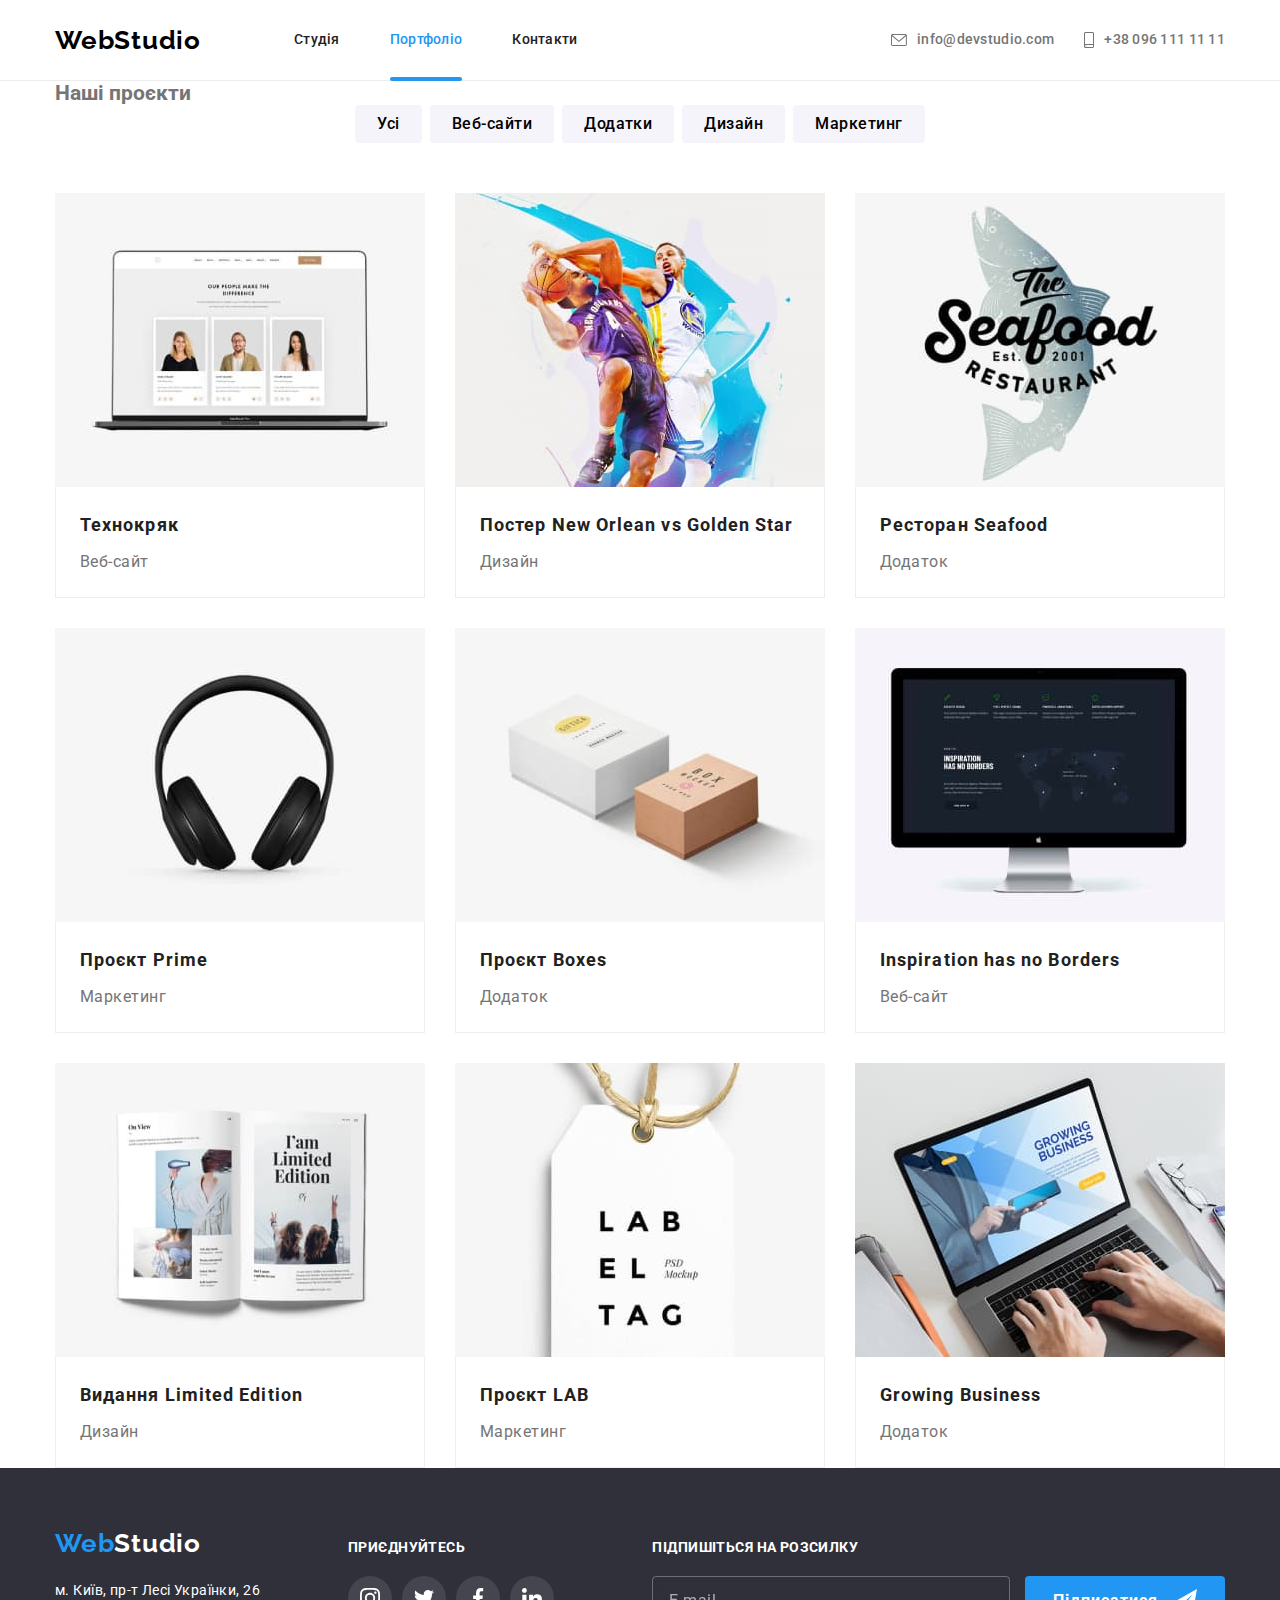
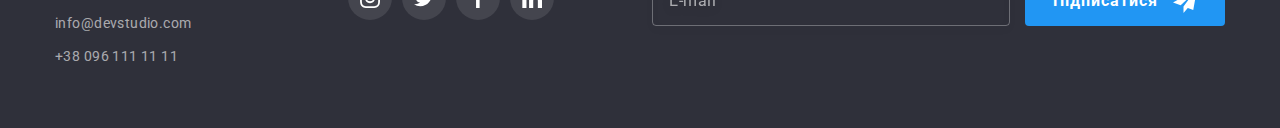
==== portfolio.html @ 5fa365e3 "hw-7" ====
<!DOCTYPE html>
<html lang="uk">
  <head>
    <meta charset="UTF-8" />
    <meta http-equiv="X-UA-Compatible" content="IE=edge" />
    <meta name="viewport" content="width=device-width, initial-scale=1.0" />
    <title>WebStudio/Portfolio</title>
    <link
      rel="stylesheet"
      href="https://cdnjs.cloudflare.com/ajax/libs/modern-normalize/1.1.0/modern-normalize.min.css"
    />
    <link rel="stylesheet" href="./css/styles.css" />
    <link rel="preconnect" href="https://fonts.googleapis.com" />
    <link rel="preconnect" href="https://fonts.gstatic.com" crossorigin />
    <link
      href="https://fonts.googleapis.com/css2?family=Raleway:wght@700&family=Roboto:wght@400;500;700;900&display=swap"
      rel="stylesheet"
    />
  </head>

  <body>
    <header class="page-header">
      <div class="container page-header__container">
        <a class="logo" href="./index.html"><span class="logo__color">Web</span>Studio</a>
        <nav class="page-header__nav">
          <ul class="nav-list">
            <li class="nav-list__item">
              <a class="nav-list__link" href="./index.html">Студія</a>
            </li>
            <li class="nav-list__item">
              <a class="nav-list__link nav-list__link--active" href="./portfolio.html">Портфоліо</a>
            </li>
            <li class="nav-list__item">
              <a class="nav-list__link" href="#">Контакти</a>
            </li>
          </ul>
        </nav>
        <ul class="contact-list">
          <li class="contact-list__item">
            <a class="contact-list__link" href="mailto:info@devstudio.com">
              <svg width="16" height="12">
                <use href="./images/icons.svg#icon-envelope"></use>
              </svg>
              <span>info@devstudio.com</span>
            </a>
          </li>
          <li class="contact-list__item">
            <a class="contact-list__link" href="tel:+380961111111">
              <svg width="10" height="16">
                <use href="./images/icons.svg#icon-smartphone"></use>
              </svg>
              <span>+38 096 111 11 11</span>
            </a>
          </li>
        </ul>
      </div>
    </header>

    <main class="main-portfolio">
      <section class="section section-work">
        <div class="container">
          <h2 class="visually-hidden">Наші проєкти</h2>
          <ul class="filter-list">
            <li class="filter-item">
              <button class="filter-button" type="button">Усі</button>
            </li>
            <li class="filter-item">
              <button class="filter-button" type="button">Веб-сайти</button>
            </li>
            <li class="filter-item">
              <button class="filter-button" type="button">Додатки</button>
            </li>
            <li class="filter-item">
              <button class="filter-button" type="button">Дизайн</button>
            </li>
            <li class="filter-item">
              <button class="filter-button" type="button">Маркетинг</button>
            </li>
          </ul>

          <ul class="card-list">
            <li class="card-item">
              <a class="card-link" href="#">
                <div class="card-box-overlay">
                  <img
                    class="card-image"
                    src="./images/work/web-laptop.jpg"
                    alt="Ноутбук"
                    width="370"
                  />
                  <p class="card-text-overlay">
                    Ресурс пропонує комплексні пропозиції з різним рівнем функціоналу та сервісів.
                    Все це дозволить відвідувачу отримати вичерпні відомості про компанію чи
                    приватну особу
                  </p>
                </div>
                <div class="card-desc">
                  <h2 class="card-titel">Технокряк</h2>
                  <p class="card-text">Веб-сайт</p>
                </div>
              </a>
            </li>
            <li class="card-item">
              <a class="card-link" href="#">
                <div class="card-box-overlay">
                  <img
                    class="card-image"
                    src="./images/work/game.jpg"
                    alt="Гра в баскетбол"
                    width="370"
                  />
                  <p class="card-text-overlay">
                    Ресурс пропонує комплексні пропозиції з різним рівнем функціоналу та сервісів.
                    Все це дозволить відвідувачу отримати вичерпні відомості про компанію чи
                    приватну особу
                  </p>
                </div>
                <div class="card-desc">
                  <h2 class="card-titel">Постер New Orlean vs Golden Star</h2>
                  <p class="card-text">Дизайн</p>
                </div>
              </a>
            </li>
            <li class="card-item">
              <a class="card-link" href="#">
                <div class="card-box-overlay">
                  <img
                    class="card-image"
                    src="./images/work/food.jpg"
                    alt="Логотим ресторану"
                    width="370"
                  />
                  <p class="card-text-overlay">
                    Ресурс пропонує комплексні пропозиції з різним рівнем функціоналу та сервісів.
                    Все це дозволить відвідувачу отримати вичерпні відомості про компанію чи
                    приватну особу
                  </p>
                </div>
                <div class="card-desc">
                  <h2 class="card-titel">Ресторан Seafood</h2>
                  <p class="card-text">Додаток</p>
                </div>
              </a>
            </li>
            <li class="card-item">
              <a class="card-link" href="#">
                <div class="card-box-overlay">
                  <img
                    class="card-image"
                    src="./images/work/headphones.jpg"
                    alt="Навушники"
                    width="370"
                  />
                  <p class="card-text-overlay">
                    Ресурс пропонує комплексні пропозиції з різним рівнем функціоналу та сервісів.
                    Все це дозволить відвідувачу отримати вичерпні відомості про компанію чи
                    приватну особу
                  </p>
                </div>
                <div class="card-desc">
                  <h2 class="card-titel">Проєкт Prime</h2>
                  <p class="card-text">Маркетинг</p>
                </div>
              </a>
            </li>
            <li class="card-item">
              <a class="card-link" href="#">
                <div class="card-box-overlay">
                  <img class="card-image" src="./images/work/box.jpg" alt="Коробки" width="370" />
                  <p class="card-text-overlay">
                    Ресурс пропонує комплексні пропозиції з різним рівнем функціоналу та сервісів.
                    Все це дозволить відвідувачу отримати вичерпні відомості про компанію чи
                    приватну особу
                  </p>
                </div>
                <div class="card-desc">
                  <h2 class="card-titel">Проєкт Boxes</h2>
                  <p class="card-text">Додаток</p>
                </div>
              </a>
            </li>
            <li class="card-item">
              <a class="card-link" href="#">
                <div class="card-box-overlay">
                  <img
                    class="card-image"
                    src="./images/work/monitor.jpg"
                    alt="Монітор"
                    width="370"
                  />
                  <p class="card-text-overlay">
                    Ресурс пропонує комплексні пропозиції з різним рівнем функціоналу та сервісів.
                    Все це дозволить відвідувачу отримати вичерпні відомості про компанію чи
                    приватну особу
                  </p>
                </div>
                <div class="card-desc">
                  <h2 class="card-titel">Inspiration has no Borders</h2>
                  <p class="card-text">Веб-сайт</p>
                </div>
              </a>
            </li>
            <li class="card-item">
              <a class="card-link" href="#">
                <div class="card-box-overlay">
                  <img class="card-image" src="./images/work/book.jpg" alt="Книга" width="370" />
                  <p class="card-text-overlay">
                    Ресурс пропонує комплексні пропозиції з різним рівнем функціоналу та сервісів.
                    Все це дозволить відвідувачу отримати вичерпні відомості про компанію чи
                    приватну особу
                  </p>
                </div>
                <div class="card-desc">
                  <h2 class="card-titel">Видання Limited Edition</h2>
                  <p class="card-text">Дизайн</p>
                </div>
              </a>
            </li>
            <li class="card-item">
              <a class="card-link" href="#">
                <div class="card-box-overlay">
                  <img class="card-image" src="./images/work/tag.jpg" alt="Ярлик" width="370" />
                  <p class="card-text-overlay">
                    Ресурс пропонує комплексні пропозиції з різним рівнем функціоналу та сервісів.
                    Все це дозволить відвідувачу отримати вичерпні відомості про компанію чи
                    приватну особу
                  </p>
                </div>
                <div class="card-desc">
                  <h2 class="card-titel">Проєкт LAB</h2>
                  <p class="card-text">Маркетинг</p>
                </div>
              </a>
            </li>
            <li class="card-item">
              <a class="card-link" href="#">
                <div class="card-box-overlay">
                  <img
                    class="card-image"
                    src="./images/work/laptop.jpg"
                    alt="Розробник працює за ноутбуком"
                    width="370"
                  />
                  <p class="card-text-overlay">
                    Ресурс пропонує комплексні пропозиції з різним рівнем функціоналу та сервісів.
                    Все це дозволить відвідувачу отримати вичерпні відомості про компанію чи
                    приватну особу
                  </p>
                </div>
                <div class="card-desc">
                  <h2 class="card-titel">Growing Business</h2>
                  <p class="card-text">Додаток</p>
                </div>
              </a>
            </li>
          </ul>
        </div>
      </section>
    </main>

    <footer class="page-footer">
      <div class="container page-footer__container">
        <div>
          <a class="logo page-footer__logo" href="./index.html">
            <span class="logo--color">Web</span>Studio</a>
          <address class="block-address">
            <ul class="block-address__list">
              <li class="block-address__item">
                <a
                  class="block-address__link-map"
                  href="https://goo.gl/maps/CtNU3nowhyDTVTYz7"
                  target="_blank"
                  rel="noopener noreferrer nofollow"
                >
                  м. Київ, пр-т Лесі Українки, 26
                </a>
              </li>
              <li class="block-address__item">
                <a class="block-address__link-mail" href="mailto:info@devstudio.com">info@devstudio.com</a>
              </li>
              <li class="block-address__item">
                <a class="block-address__link-tel" href="tel:+380961111111">+38 096 111 11 11</a>
              </li>
            </ul>
          </address>
        </div>
        <div class="page-footer__social-box">
          <h3 class="page-footer__titel">Приєднуйтесь</h3>
          <ul class="block-social">
            <li class="block-social__item">
              <a
                class="block-social__link block-social__link--white-fill"
                href="https://www.instagram.com/"
                target="_blank"
                rel="noopener noreferrer nofollow"
              >
                <svg width="20" height="20">
                  <use href="./images/icons.svg#icon-instagram"></use>
                </svg>
              </a>
            </li>
            <li class="block-social__item">
              <a
                class="block-social__link block-social__link--white-fill"
                href="https://twitter.com/"
                target="_blank"
                rel="noopener noreferrer nofollow"
              >
                <svg width="20" height="20">
                  <use href="./images/icons.svg#icon-twitter"></use>
                </svg>
              </a>
            </li>
            <li class="block-social__item">
              <a
                class="block-social__link block-social__link--white-fill"
                href="https://www.facebook.com/"
                target="_blank"
                rel="noopener noreferrer nofollow"
              >
                <svg width="20" height="20">
                  <use href="./images/icons.svg#icon-facebook"></use>
                </svg>
              </a>
            </li>
            <li class="block-social__item">
              <a
                class="block-social__link block-social__link--white-fill"
                href="https://ua.linkedin.com/"
                target="_blank"
                rel="noopener noreferrer nofollow"
              >
                <svg width="20" height="20">
                  <use href="./images/icons.svg#icon-linkedin"></use>
                </svg>
              </a>
            </li>
          </ul>
        </div>
        <form class="page-footer__form">
          <label>
            <span class="page-footer__label">Підпишіться на розсилку</span>
            <input class="page-footer__input" type="email" name="email" placeholder="E-mail" />
          </label>
          <button class="button page-footer__button" type="submit">
            Підписатися
            <svg class="button--icon" width="24" height="24">
              <use href="./images/icons.svg#icon-send"></use>
            </svg>
          </button>
        </form>
      </div>
    </footer>
    <script src="./js/modal.js"></script>
  </body>
</html>
---- css/styles.css ----
a {
  text-decoration: none;
}

a:active,
a:focus {
  outline: none;
}

button:active,
button:focus {
  outline: none;
}

input:focus {
  outline: none;
}

img {
  display: block;
}
ul {
  list-style: none;
  margin-top: 0;
  margin-bottom: 0;
  padding-left: 0;
}
p {
  margin-top: 0;
  margin-bottom: 0;
}
h1,
h2,
h3,
h4,
h5,
h6 {
  margin-top: 0;
  margin-bottom: 0;
}

:root {
  --primary-titel-color: #212121;
  --primary-text-color: #757575;
  --logo-color: #000000;
  --primary-color: #ffffff;
  --secondary-background-color: #f5f4fa;
  --primary-background-color: #2f303a;
  --accent-color: #2196f3;
  --button-active-color: #188ce8;
  --header-border-color: #ececec;
  --card-border-color: #eeeeee;
  --icon-color: #afb1b8;
  --footer-contact-color: rgba(255, 255, 255, 0.6);
  --footer-icon-color: rgba(255, 255, 255, 0.1);
  --background-speciality-img: rgba(47, 48, 58, 0.8);
  --background-card-portfolio: rgba(33, 150, 243, 0.9);
  --background-backdrop: rgba(0, 0, 0, 0.2);
  --input-border-color: rgba(33, 33, 33, 0.2);
  --color-placeholder: rgba(117, 117, 117, 0.5);
}

body {
  font-family: 'Roboto', sans-serif;
  font-size: 14px;
  color: var(--primary-text-color);
  background-color: var(--primary-color);
}

.container {
  width: 100%;
  max-width: 1200px;
  margin-left: auto;
  margin-right: auto;
  padding-left: 15px;
  padding-right: 15px;
}

.logo {
  font-family: 'Raleway', sans-serif;
  font-weight: 700;
  font-size: 26px;
  line-height: 1.19;
  letter-spacing: 0.03em;
  color: var(--logo-color);
}

.logo--color {
  color: var(--accent-color);
}

.button {
  padding: 10px 32px;

  font-weight: 700;
  font-size: 16px;
  line-height: 1.87;
  letter-spacing: 0.06em;
  text-align: center;
  cursor: pointer;
  color: var(--primary-color);
  background-color: var(--accent-color);
  border: none;
  border-radius: 4px;
  transition: box-shadow 250ms cubic-bezier(0.4, 0, 0.2, 1),
    background-color 250ms cubic-bezier(0.4, 0, 0.2, 1);
}

.button:hover,
.button:focus {
  background-color: var(--button-active-color);
  box-shadow: 0px 4px 4px rgba(0, 0, 0, 0.15);
}

.block-social {
  display: flex;
  justify-content: center;
  gap: 10px;
}
.block-social__item {
  width: 44px;
  height: 44px;
}

.block-social__link {
  display: flex;
  justify-content: center;
  align-items: center;
  width: 100%;
  height: 100%;
  border-radius: 50%;
  fill: var(--icon-color);
  transition: fill 250ms cubic-bezier(0.4, 0, 0.2, 1),
    background-color 250ms cubic-bezier(0.4, 0, 0.2, 1);
}

.block-social__link:hover,
.block-social__link:focus {
  fill: var(--primary-color);
  background-color: var(--accent-color);
}

/* Шапка сайта */

.page-header {
  border-bottom: 1px solid var(--header-border-color);
}

.page-header__container {
  display: flex;
  align-items: center;
}

.page-header__nav {
  margin-left: 93px;
}

.nav-list {
  display: flex;
  gap: 50px;
}

.nav-list__item {
}

.nav-list__link {
  display: block;
  padding-top: 32px;
  padding-bottom: 32px;
  position: relative;

  font-weight: 500;
  line-height: 1.14;
  letter-spacing: 0.02em;
  color: var(--primary-titel-color);

  transition: color 250ms cubic-bezier(0.4, 0, 0.2, 1);
}

.nav-list__link:hover,
.nav-list__link:focus {
  color: var(--accent-color);
}

.nav-list__link--active {
  color: var(--accent-color);
}

.nav-list__link--active::after {
  content: '';
  position: absolute;
  left: 0;
  bottom: -1px;
  width: 100%;
  height: 4px;

  border-radius: 2px;
  background-color: var(--accent-color);
}

.contact-list {
  display: flex;
  margin-left: auto;
  gap: 30px;
}

.contact-list__item {
}

.contact-list__link {
  display: flex;
  align-items: center;
  gap: 10px;
  padding-top: 32px;
  padding-bottom: 32px;

  font-weight: 500;
  line-height: 1.14;
  letter-spacing: 0.02em;
  color: var(--primary-text-color);
  fill: var(--primary-text-color);
  transition: color 250ms cubic-bezier(0.4, 0, 0.2, 1), fill 250ms cubic-bezier(0.4, 0, 0.2, 1);
}

.contact-list__link:hover,
.contact-list__link:focus {
  color: var(--accent-color);
  fill: var(--accent-color);
}

.main {
}

/* Секція hero */

.section-hero {
  padding-top: 200px;
  padding-bottom: 200px;
  max-width: 1600px;
  height: 600px;
  margin-left: auto;
  margin-right: auto;
  background-color: var(--primary-background-color);
  background-image: linear-gradient(to right, rgba(47, 48, 58, 0.4), rgba(47, 48, 58, 0.4)),
    url(../images/hero/hero.jpg);
  background-repeat: no-repeat;
  background-position: center;
  background-size: cover;
}

.section-hero__titel {
  display: block;
  max-width: 696px;
  margin-left: auto;
  margin-right: auto;
  margin-bottom: 30px;

  font-weight: 900;
  font-size: 44px;
  line-height: 1.36;
  text-align: center;
  letter-spacing: 0.06em;
  text-transform: uppercase;
  color: var(--primary-color);
}

.section-hero__button {
  display: block;
  margin-left: auto;
  margin-right: auto;
}

/* Наші переваги */

.section-advantage {
  padding-top: 94px;
  padding-bottom: 94px;
}

.section-advantage__titel-hidden {
  position: absolute;
  white-space: nowrap;
  width: 1px;
  height: 1px;
  overflow: hidden;
  border: 0;
  padding: 0;
  clip: rect(0 0 0 0);
  clip-path: inset(50%);
  margin: -1px;
}

.section-advantage__list {
  display: flex;
  justify-content: space-between;
}

.section-advantage__item {
  width: calc((100% - 90px) / 4);
}

.section-advantage__icon {
  display: flex;
  justify-content: center;
  align-items: center;
  height: 120px;
  margin-bottom: 30px;
  border-radius: 4px;
  background-color: var(--secondary-background-color);
}

.section-advantage__subtitel {
  margin-bottom: 10px;

  font-weight: 700;
  font-size: 14px;
  line-height: 1.14;
  letter-spacing: 0.03em;
  text-transform: uppercase;
  color: var(--primary-titel-color);
}

.section-advantage__text {
  line-height: 1.71;
  letter-spacing: 0.03em;
}

/* Чим ми займаємося */

.section-speciality {
  padding-top: 0;
  padding-bottom: 94px;
}

.section-speciality__titel {
  margin-bottom: 50px;

  font-weight: 700;
  font-size: 36px;
  line-height: 1.16;
  text-align: center;
  letter-spacing: 0.03em;
  color: var(--primary-titel-color);
}

.section-speciality__list {
  display: flex;
  gap: 30px;
}

.section-speciality__item {
  position: relative;
  overflow: hidden;
}

.section-speciality__image {
  display: block;
  max-width: 100%;
  height: auto;
}

.section-speciality__overlay {
  position: absolute;
  left: 0;
  bottom: 0;
  width: 100%;
  height: 70px;
  display: flex;
  justify-content: center;
  align-items: center;

  font-weight: 700;
  line-height: 1.14;
  letter-spacing: 0.03em;
  text-transform: uppercase;

  color: var(--primary-color);
  background: var(--background-speciality-img);

  transform: translateY(100%);
  transition: transform 250ms cubic-bezier(0.4, 0, 0.2, 1);
}

.section-speciality__item:hover .section-speciality__overlay {
  transform: translateY(0);
}

/* Наша команда */

.section-team {
  padding-top: 94px;
  padding-bottom: 94px;
  background-color: var(--secondary-background-color);
}

.section-team__titel {
  margin-bottom: 50px;

  font-weight: 700;
  font-size: 36px;
  line-height: 1.16;
  text-align: center;
  letter-spacing: 0.03em;
  color: var(--primary-titel-color);
}

.card-team {
  display: flex;
  gap: 30px;
}

.card-team__item {
  background-color: var(--primary-color);
  box-shadow: 0px 1px 3px rgba(0, 0, 0, 0.12), 0px 1px 1px rgba(0, 0, 0, 0.14),
    0px 2px 1px rgba(0, 0, 0, 0.2);
  border-radius: 0px 0px 4px 4px;
}

.card-team__image {
  display: block;
  max-width: 100%;
  height: auto;
}

.card-team__desc {
  padding-top: 30px;
  padding-bottom: 30px;
}

.card-team__name {
  margin-bottom: 10px;

  font-weight: 500;
  font-size: 16px;
  line-height: 1.18;
  letter-spacing: 0.03em;
  text-align: center;
  color: var(--primary-titel-color);
}

.card-team__position {
  margin-bottom: 16px;

  font-size: 16px;
  line-height: 1.18;
  letter-spacing: 0.03em;
  text-align: center;
}

/* Постійні клієнти */

.section-clientage {
  padding-top: 94px;
  padding-bottom: 94px;
}

.section-clientage__titel {
  margin-bottom: 50px;

  font-weight: 700;
  font-size: 36px;
  line-height: 1.16;
  text-align: center;
  letter-spacing: 0.03em;
  color: var(--primary-titel-color);
}
.block-client {
  display: flex;
  gap: 30px;
}
.block-client__item {
  width: calc((100% - 150px) / 6);
  height: 92px;
  border-radius: 4px;
}
.block-client__link {
  display: flex;
  justify-content: center;
  align-items: center;
  width: 100%;
  height: 100%;
  fill: var(--icon-color);
  border: 1px solid var(--icon-color);
  border-radius: 4px;
  transition: fill 250ms cubic-bezier(0.4, 0, 0.2, 1), border 250ms cubic-bezier(0.4, 0, 0.2, 1);
}

.block-client__link:hover,
.block-client__link:focus {
  fill: var(--accent-color);
  border: 1px solid var(--accent-color);
}

/* Підвал сайта */

.page-footer {
  padding-top: 60px;
  padding-bottom: 60px;

  background-color: var(--primary-background-color);
}

.page-footer__container {
  display: flex;
  align-items: baseline;
}

.page-footer__logo {
  display: block;
  margin-bottom: 20px;

  color: var(--primary-color);
}

.block-address__item:not(:last-child) {
  margin-bottom: 9px;
}

.block-address__link-map {
  font-style: normal;
  line-height: 1.71;
  letter-spacing: 0.03em;
  color: var(--primary-color);
  transition: color 250ms cubic-bezier(0.4, 0, 0.2, 1);
}

.block-address__link-map:hover,
.block-address__link-map:focus {
  color: var(--accent-color);
}

.block-address__link-mail {
  font-style: normal;
  line-height: 1.71;
  letter-spacing: 0.03em;
  color: var(--footer-contact-color);
  transition: color 250ms cubic-bezier(0.4, 0, 0.2, 1);
}

.block-address__link-mail:hover,
.block-address__link-mail:focus {
  color: var(--accent-color);
}

.block-address__link-tel {
  font-style: normal;
  line-height: 1.71;
  letter-spacing: 0.03em;
  color: var(--footer-contact-color);
  transition: color 250ms cubic-bezier(0.4, 0, 0.2, 1);
}

.block-address__link-tel:hover,
.block-address__link-tel:focus {
  color: var(--accent-color);
}

.page-footer__social-box {
  margin-left: 88px;
}
.page-footer__titel {
  margin-bottom: 20px;

  font-weight: 700;
  font-size: 14px;
  line-height: 1.14;
  letter-spacing: 0.03em;
  text-transform: uppercase;
  color: var(--primary-color);
}

.block-social__link--white-fill {
  fill: var(--primary-color);
  background: var(--footer-icon-color);
  transition: background-color 250ms cubic-bezier(0.4, 0, 0.2, 1);
}

.block-social__link--white-fill:hover,
.block-social__link--white-fill:focus {
  background-color: var(--accent-color);
}

.page-footer__form {
  margin-left: auto;
}
.page-footer__label {
  display: block;
  margin-bottom: 20px;

  font-weight: 700;
  font-size: 14px;
  line-height: 1.14;
  letter-spacing: 0.03em;
  text-transform: uppercase;
  color: var(--primary-color);
}

.page-footer__input {
  width: 358px;
  height: 50px;
  margin-right: 12px;
  padding: 15px 16px;

  letter-spacing: 0.03em;
  color: var(--footer-contact-color);
  border: 1px solid rgba(255, 255, 255, 0.3);
  filter: drop-shadow(0px 4px 4px rgba(0, 0, 0, 0.15));
  border-radius: 4px;
  background-color: transparent;

  transition: border-color 250ms cubic-bezier(0.4, 0, 0.2, 1);
}

.page-footer__input::placeholder {
  font-size: 16px;
  line-height: 1.25;
  letter-spacing: 0.03em;
  color: rgba(255, 255, 255, 0.6);
}

.page-footer__input:focus {
  border-color: var(--accent-color);
}

.page-footer__button {
  padding: 10px 28px;
}

.button--icon {
  vertical-align: middle;
  margin-left: 10px;
  fill: var(--primary-color);
}

/* Сторінка портфоліо */

.main-portfolio {
  background-color: var(--primary-color);
}

.section-work {
}

.filter-list {
  display: flex;
  justify-content: center;
  margin-bottom: 50px;
  gap: 8px;
}

.filter-button {
  padding: 6px 22px;

  font-family: inherit;
  font-weight: 500;
  font-size: 16px;
  line-height: 1.62;
  text-align: center;
  letter-spacing: 0.03em;
  cursor: pointer;
  background-color: var(--secondary-background-color);
  border: transparent;
  border-radius: 4px;
  transition: background-color 250ms cubic-bezier(0.4, 0, 0.2, 1),
    color 250ms cubic-bezier(0.4, 0, 0.2, 1), box-shadow 250ms cubic-bezier(0.4, 0, 0.2, 1);
}

.filter-button:hover,
.filter-button:focus {
  color: var(--primary-color);
  background-color: var(--accent-color);
  box-shadow: 0px 3px 1px rgba(0, 0, 0, 0.1), 0px 1px 2px rgba(0, 0, 0, 0.08),
    0px 2px 2px rgba(0, 0, 0, 0.12);
}

/* Кардки портфоліо */

.card-list {
  display: flex;
  flex-wrap: wrap;
  gap: 30px;
}

.card-item {
  width: calc((100% - 60px) / 3);
}

.card-link {
  display: block;
  width: 100%;
  height: 100%;
  transition: box-shadow 250ms cubic-bezier(0.4, 0, 0.2, 1);
}

.card-link:hover,
.card-link:focus {
  box-shadow: 0px 1px 1px rgba(0, 0, 0, 0.12), 0px 4px 4px rgba(0, 0, 0, 0.06),
    1px 4px 6px rgba(0, 0, 0, 0.16);
}

.card-box-overlay {
  position: relative;
  overflow: hidden;
}

.card-image {
  display: block;
  max-width: 100%;
  height: auto;
}

.card-text-overlay {
  position: absolute;
  top: 0;
  left: 0;
  width: 100%;
  height: 100%;
  padding: 63px 24px;

  font-size: 18px;
  line-height: 1.55;
  letter-spacing: 0.03em;

  color: var(--primary-color);
  background-color: var(--background-card-portfolio);

  transform: translateY(101%);
  transition: transform 250ms cubic-bezier(0.4, 0, 0.2, 1);
}

.card-link:hover .card-text-overlay,
.card-link:hover .card-box-overlay,
.card-link:focus .card-text-overlay,
.card-link:focus .card-box-overlay {
  transform: translateY(0);
}

.card-desc {
  padding: 20px 24px;

  border-bottom: 1px solid var(--card-border-color);
  border-right: 1px solid var(--card-border-color);
  border-left: 1px solid var(--card-border-color);
}

.card-titel {
  margin-bottom: 4px;

  font-weight: 700;
  font-size: 18px;
  line-height: 2;
  letter-spacing: 0.06em;
  color: var(--primary-titel-color);
}

.card-text {
  font-size: 16px;
  line-height: 1.87;
  letter-spacing: 0.03em;
  color: var(--primary-text-color);
}

/* modal */
.backdrop {
  position: fixed;
  top: 0;
  left: 0;
  width: 100%;
  height: 100%;
  opacity: 1;

  background-color: var(--background-backdrop);

  opacity: 1;
  transition: opacity 250ms cubic-bezier(0.4, 0, 0.2, 1),
    visibility 250ms cubic-bezier(0.4, 0, 0.2, 1);
}

.backdrop.is-hidden {
  visibility: hidden;
  opacity: 0;
  pointer-events: none;
}

.backdrop.is-hidden .modal {
  transform: translate(-50%, -50%) scale(0.8);
}

.modal {
  position: absolute;
  top: 50%;
  left: 50%;
  width: 528px;
  height: 581px;
  padding: 40px;

  transform: translate(-50%, -50%) scale(1);
  transition: transform 250ms cubic-bezier(0.4, 0, 0.2, 1);

  border-radius: 4px;
  box-shadow: 0px 1px 3px rgba(0, 0, 0, 0.12), 0px 1px 1px rgba(0, 0, 0, 0.14),
    0px 2px 1px rgba(0, 0, 0, 0.2);
  background-color: var(--primary-color);
}

.modal__button-close {
  position: absolute;
  top: 8px;
  right: 8px;
  display: flex;
  justify-content: center;
  align-items: center;
  width: 30px;
  height: 30px;
  cursor: pointer;

  fill: var(--logo-color);
  background-color: var(--primary-color);
  border: 1px solid rgba(0, 0, 0, 0.1);
  border-radius: 50%;

  transition: fill 250ms cubic-bezier(0.4, 0, 0.2, 1);
}

.modal__button-close:hover,
.modal__button-close:focus {
  fill: var(--accent-color);
}

.modal__titel {
  margin-bottom: 12px;

  font-weight: 700;
  font-size: 20px;
  line-height: 1.15;
  text-align: center;
  letter-spacing: 0.03em;
  color: var(--primary-titel-color);
}

.form-modal {
}

.form-modal__label {
  display: inline-block;
  margin-bottom: 4px;

  font-size: 12px;
  line-height: 1.16;
  letter-spacing: 0.01em;
  color: var(--primary-text-color);
}

.form-modal__input-box {
  position: relative;
  margin-bottom: 10px;
}

.form-modal__input {
  width: 100%;
  height: 40px;
  padding: 12px 12px 12px 42px;

  border: 1px solid var(--input-border-color);
  border-radius: 4px;
  transition: border-color 250ms cubic-bezier(0.4, 0, 0.2, 1);
}

.form-modal__input:focus {
  border-color: var(--accent-color);
}

.form-modal__icon {
  position: absolute;
  top: 50%;
  left: 12px;
  transform: translateY(-50%);
  fill: var(--primary-titel-color);
  transition: fill 250ms cubic-bezier(0.4, 0, 0.2, 1);
}

.form-modal__input:focus + .form-modal__icon {
  fill: var(--accent-color);
}

.form-modal__textarea {
  width: 100%;
  height: 120px;
  margin-bottom: 20px;
  padding: 12px 16px;
  resize: none;

  border: 1px solid var(--input-border-color);
  border-radius: 4px;
  outline: none;
  transition: border-color 250ms cubic-bezier(0.4, 0, 0.2, 1);
}

.form-modal__textarea:focus {
  border-color: var(--accent-color);
}

.form-modal__textarea::placeholder {
  font-size: 12px;
  line-height: 1.16;
  letter-spacing: 0.01em;
  color: var(--color-placeholder);
}

.form-modal__checkbox {
  display: flex;
  align-items: center;
  gap: 8.38px;
  margin-bottom: 30px;
}

.form-modal__checkbox-input {
  position: absolute;
  width: 1px;
  height: 1px;
  margin: -1px;
  padding: 0;
  border: 0;
  clip: rect(0 0 0 0);
  overflow: hidden;
}

.form-modal__checkbox-icon {
  width: 16px;
  height: 15px;
  cursor: pointer;
  border: 2px solid var(--primary-titel-color);
  border-radius: 4px;
}

.form-modal__checkbox-input:focus + .form-modal__checkbox-icon {
  border-color: var(--accent-color);
}

.form-modal__checkbox-input:checked + .form-modal__checkbox-icon {
  background-color: var(--accent-color);
  background-image: url(../images/icon\ check.svg);
  background-position: center;
  background-repeat: no-repeat;
  background-origin: border-box;
  border-color: var(--accent-color);
}

.form-modal__checkbox-text {
  font-size: 14px;
  line-height: 1.71;
  letter-spacing: 0.03em;
  color: var(--primary-text-color);
}

.form-modal__link {
  text-decoration: underline;
  color: var(--accent-color);
}

.form-modal__link:hover,
.form-modal__link:focus {
  color: var(--button-active-color);
}

.form-modal__button {
  display: flex;
  align-items: center;
  margin-left: auto;
  margin-right: auto;
  padding: 10px 52px;
}
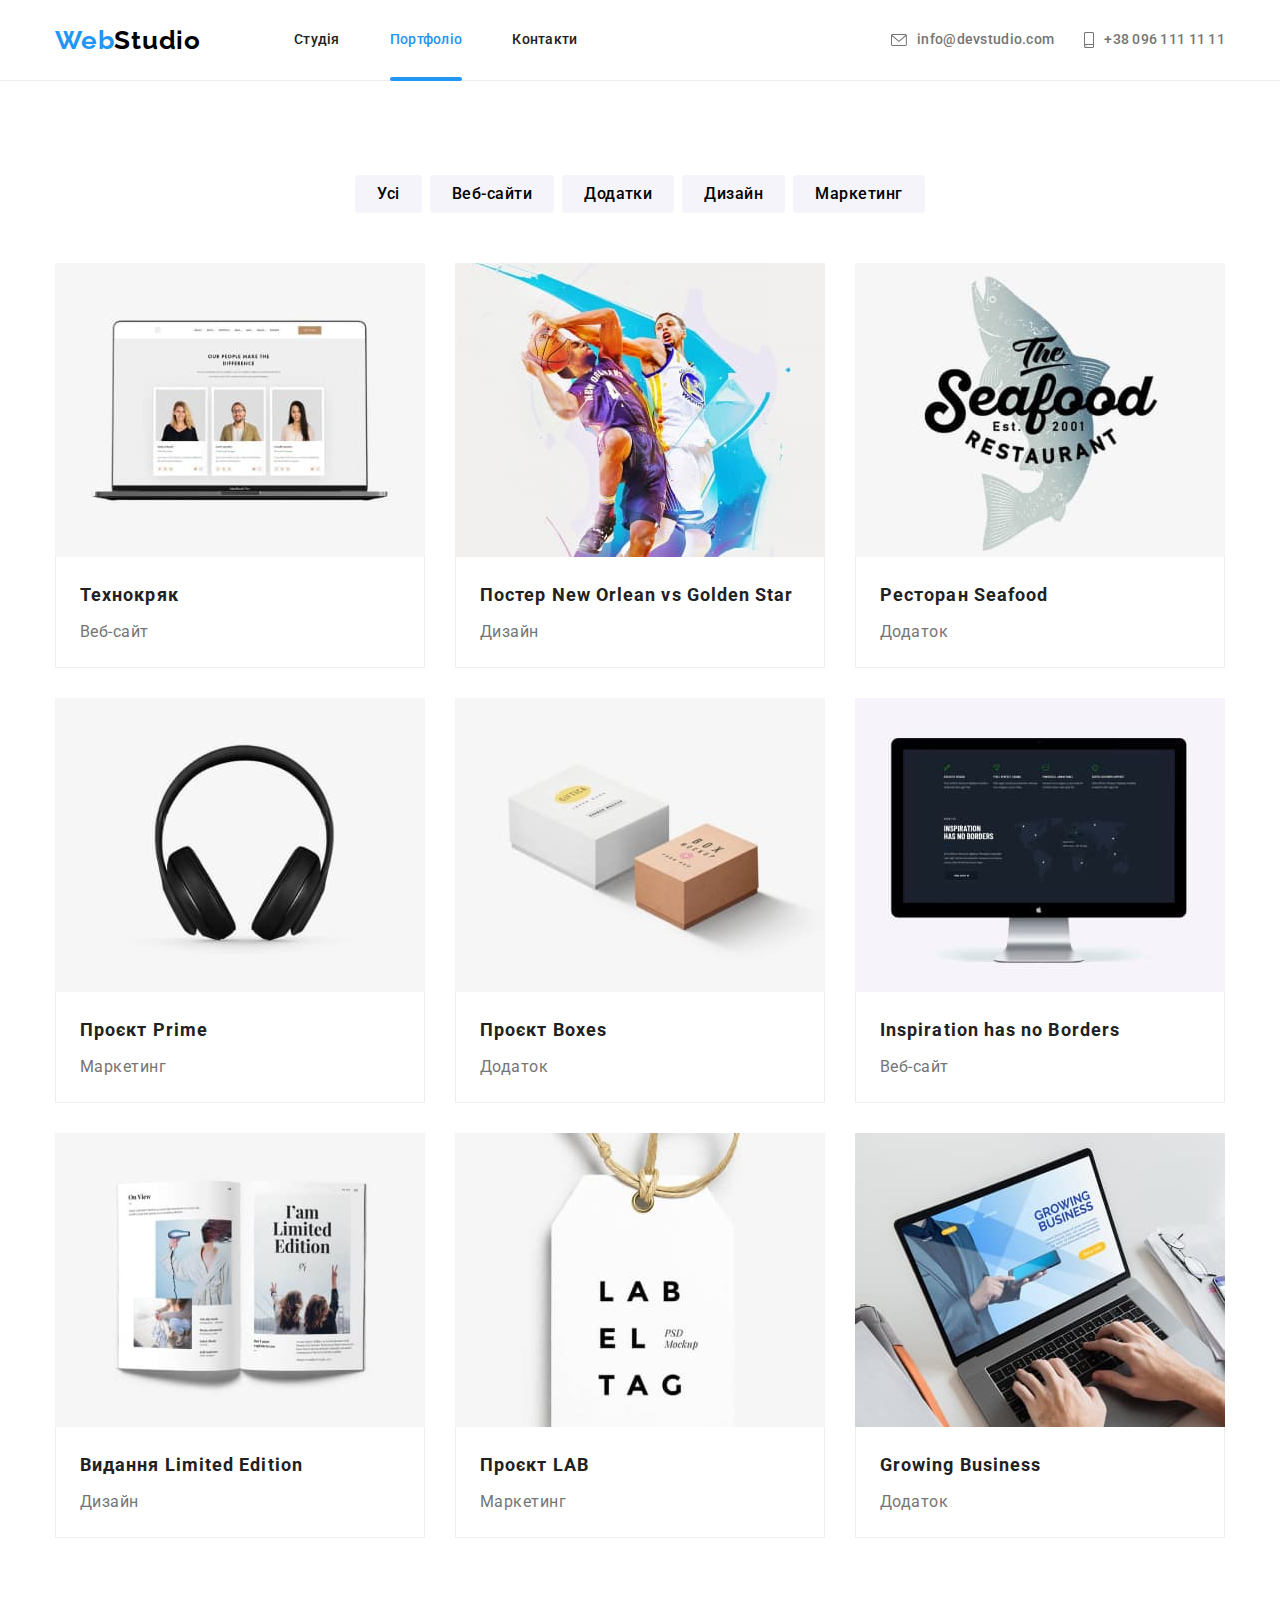
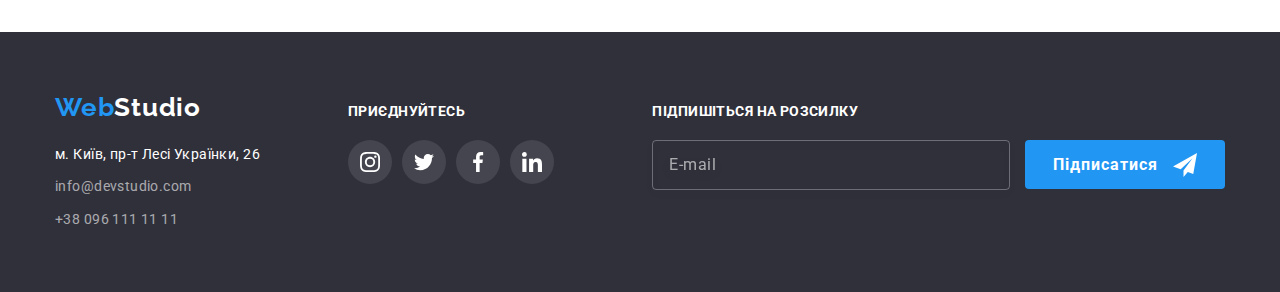
==== commit 906fa9aa: "Hw--7" ====
--- a/portfolio.html
+++ b/portfolio.html
@@ -21,31 +21,31 @@
   <body>
     <header class="page-header">
       <div class="container page-header__container">
-        <a class="logo" href="./index.html"><span class="logo__color">Web</span>Studio</a>
-        <nav class="page-header__nav">
-          <ul class="nav-list">
-            <li class="nav-list__item">
-              <a class="nav-list__link" href="./index.html">Студія</a>
-            </li>
-            <li class="nav-list__item">
-              <a class="nav-list__link nav-list__link--active" href="./portfolio.html">Портфоліо</a>
-            </li>
-            <li class="nav-list__item">
-              <a class="nav-list__link" href="#">Контакти</a>
+        <a class="logo" href="./index.html"><span class="logo logo--color">Web</span>Studio</a>
+        <nav class="nav">
+          <ul class="nav__list">
+            <li class="nav__item">
+              <a class="nav__link" href="./index.html">Студія</a>
+            </li>
+            <li class="nav__item">
+              <a class="nav__link nav__link--active" href="./portfolio.html">Портфоліо</a>
+            </li>
+            <li class="nav__item">
+              <a class="nav__link" href="#">Контакти</a>
             </li>
           </ul>
         </nav>
-        <ul class="contact-list">
-          <li class="contact-list__item">
-            <a class="contact-list__link" href="mailto:info@devstudio.com">
+        <ul class="contact">
+          <li class="contact__item">
+            <a class="contact__link" href="mailto:info@devstudio.com">
               <svg width="16" height="12">
                 <use href="./images/icons.svg#icon-envelope"></use>
               </svg>
               <span>info@devstudio.com</span>
             </a>
           </li>
-          <li class="contact-list__item">
-            <a class="contact-list__link" href="tel:+380961111111">
+          <li class="contact__item">
+            <a class="contact__link" href="tel:+380961111111">
               <svg width="10" height="16">
                 <use href="./images/icons.svg#icon-smartphone"></use>
               </svg>
@@ -57,199 +57,199 @@
     </header>
 
     <main class="main-portfolio">
-      <section class="section section-work">
+      <section class="section-work">
         <div class="container">
           <h2 class="visually-hidden">Наші проєкти</h2>
-          <ul class="filter-list">
-            <li class="filter-item">
-              <button class="filter-button" type="button">Усі</button>
-            </li>
-            <li class="filter-item">
-              <button class="filter-button" type="button">Веб-сайти</button>
-            </li>
-            <li class="filter-item">
-              <button class="filter-button" type="button">Додатки</button>
-            </li>
-            <li class="filter-item">
-              <button class="filter-button" type="button">Дизайн</button>
-            </li>
-            <li class="filter-item">
-              <button class="filter-button" type="button">Маркетинг</button>
+          <ul class="filter">
+            <li>
+              <button class="filter__button" type="button">Усі</button>
+            </li>
+            <li>
+              <button class="filter__button" type="button">Веб-сайти</button>
+            </li>
+            <li>
+              <button class="filter__button" type="button">Додатки</button>
+            </li>
+            <li>
+              <button class="filter__button" type="button">Дизайн</button>
+            </li>
+            <li>
+              <button class="filter__button" type="button">Маркетинг</button>
             </li>
           </ul>
 
-          <ul class="card-list">
-            <li class="card-item">
-              <a class="card-link" href="#">
-                <div class="card-box-overlay">
-                  <img
-                    class="card-image"
+          <ul class="block-card">
+            <li class="block-card__item">
+              <a class="block-card__link" href="#">
+                <div class="block-card__overlay">
+                  <img
+                    class="block-card__image"
                     src="./images/work/web-laptop.jpg"
                     alt="Ноутбук"
                     width="370"
                   />
-                  <p class="card-text-overlay">
-                    Ресурс пропонує комплексні пропозиції з різним рівнем функціоналу та сервісів.
-                    Все це дозволить відвідувачу отримати вичерпні відомості про компанію чи
-                    приватну особу
-                  </p>
-                </div>
-                <div class="card-desc">
-                  <h2 class="card-titel">Технокряк</h2>
-                  <p class="card-text">Веб-сайт</p>
-                </div>
-              </a>
-            </li>
-            <li class="card-item">
-              <a class="card-link" href="#">
-                <div class="card-box-overlay">
-                  <img
-                    class="card-image"
+                  <p class="block-card__text-overlay">
+                    Ресурс пропонує комплексні пропозиції з різним рівнем функціоналу та сервісів.
+                    Все це дозволить відвідувачу отримати вичерпні відомості про компанію чи
+                    приватну особу
+                  </p>
+                </div>
+                <div class="block-card__desc">
+                  <h2 class="block-card__titel">Технокряк</h2>
+                  <p class="block-card__text">Веб-сайт</p>
+                </div>
+              </a>
+            </li>
+            <li class="block-card__item">
+              <a class="block-card__link" href="#">
+                <div class="block-card__overlay">
+                  <img
+                    class="block-card__image"
                     src="./images/work/game.jpg"
                     alt="Гра в баскетбол"
                     width="370"
                   />
-                  <p class="card-text-overlay">
-                    Ресурс пропонує комплексні пропозиції з різним рівнем функціоналу та сервісів.
-                    Все це дозволить відвідувачу отримати вичерпні відомості про компанію чи
-                    приватну особу
-                  </p>
-                </div>
-                <div class="card-desc">
-                  <h2 class="card-titel">Постер New Orlean vs Golden Star</h2>
-                  <p class="card-text">Дизайн</p>
-                </div>
-              </a>
-            </li>
-            <li class="card-item">
-              <a class="card-link" href="#">
-                <div class="card-box-overlay">
-                  <img
-                    class="card-image"
+                  <p class="block-card__text-overlay">
+                    Ресурс пропонує комплексні пропозиції з різним рівнем функціоналу та сервісів.
+                    Все це дозволить відвідувачу отримати вичерпні відомості про компанію чи
+                    приватну особу
+                  </p>
+                </div>
+                <div class="block-card__desc">
+                  <h2 class="block-card__titel">Постер New Orlean vs Golden Star</h2>
+                  <p class="block-card__text">Дизайн</p>
+                </div>
+              </a>
+            </li>
+            <li class="block-card__item">
+              <a class="block-card__link" href="#">
+                <div class="block-card__overlay">
+                  <img
+                    class="block-card__image"
                     src="./images/work/food.jpg"
                     alt="Логотим ресторану"
                     width="370"
                   />
-                  <p class="card-text-overlay">
-                    Ресурс пропонує комплексні пропозиції з різним рівнем функціоналу та сервісів.
-                    Все це дозволить відвідувачу отримати вичерпні відомості про компанію чи
-                    приватну особу
-                  </p>
-                </div>
-                <div class="card-desc">
-                  <h2 class="card-titel">Ресторан Seafood</h2>
-                  <p class="card-text">Додаток</p>
-                </div>
-              </a>
-            </li>
-            <li class="card-item">
-              <a class="card-link" href="#">
-                <div class="card-box-overlay">
-                  <img
-                    class="card-image"
+                  <p class="block-card__text-overlay">
+                    Ресурс пропонує комплексні пропозиції з різним рівнем функціоналу та сервісів.
+                    Все це дозволить відвідувачу отримати вичерпні відомості про компанію чи
+                    приватну особу
+                  </p>
+                </div>
+                <div class="block-card__desc">
+                  <h2 class="block-card__titel">Ресторан Seafood</h2>
+                  <p class="block-card__text">Додаток</p>
+                </div>
+              </a>
+            </li>
+            <li class="block-card__item">
+              <a class="block-card__link" href="#">
+                <div class="block-card__overlay">
+                  <img
+                    class="block-card__image"
                     src="./images/work/headphones.jpg"
                     alt="Навушники"
                     width="370"
                   />
-                  <p class="card-text-overlay">
-                    Ресурс пропонує комплексні пропозиції з різним рівнем функціоналу та сервісів.
-                    Все це дозволить відвідувачу отримати вичерпні відомості про компанію чи
-                    приватну особу
-                  </p>
-                </div>
-                <div class="card-desc">
-                  <h2 class="card-titel">Проєкт Prime</h2>
-                  <p class="card-text">Маркетинг</p>
-                </div>
-              </a>
-            </li>
-            <li class="card-item">
-              <a class="card-link" href="#">
-                <div class="card-box-overlay">
-                  <img class="card-image" src="./images/work/box.jpg" alt="Коробки" width="370" />
-                  <p class="card-text-overlay">
-                    Ресурс пропонує комплексні пропозиції з різним рівнем функціоналу та сервісів.
-                    Все це дозволить відвідувачу отримати вичерпні відомості про компанію чи
-                    приватну особу
-                  </p>
-                </div>
-                <div class="card-desc">
-                  <h2 class="card-titel">Проєкт Boxes</h2>
-                  <p class="card-text">Додаток</p>
-                </div>
-              </a>
-            </li>
-            <li class="card-item">
-              <a class="card-link" href="#">
-                <div class="card-box-overlay">
-                  <img
-                    class="card-image"
+                  <p class="block-card__text-overlay">
+                    Ресурс пропонує комплексні пропозиції з різним рівнем функціоналу та сервісів.
+                    Все це дозволить відвідувачу отримати вичерпні відомості про компанію чи
+                    приватну особу
+                  </p>
+                </div>
+                <div class="block-card__desc">
+                  <h2 class="block-card__titel">Проєкт Prime</h2>
+                  <p class="block-card__text">Маркетинг</p>
+                </div>
+              </a>
+            </li>
+            <li class="block-card__item">
+              <a class="block-card__link" href="#">
+                <div class="block-card__overlay">
+                  <img class="block-card__image" src="./images/work/box.jpg" alt="Коробки" width="370" />
+                  <p class="block-card__text-overlay">
+                    Ресурс пропонує комплексні пропозиції з різним рівнем функціоналу та сервісів.
+                    Все це дозволить відвідувачу отримати вичерпні відомості про компанію чи
+                    приватну особу
+                  </p>
+                </div>
+                <div class="block-card__desc">
+                  <h2 class="block-card__titel">Проєкт Boxes</h2>
+                  <p class="block-card__text">Додаток</p>
+                </div>
+              </a>
+            </li>
+            <li class="block-card__item">
+              <a class="block-card__link" href="#">
+                <div class="block-card__overlay">
+                  <img
+                    class="block-card__image"
                     src="./images/work/monitor.jpg"
                     alt="Монітор"
                     width="370"
                   />
-                  <p class="card-text-overlay">
-                    Ресурс пропонує комплексні пропозиції з різним рівнем функціоналу та сервісів.
-                    Все це дозволить відвідувачу отримати вичерпні відомості про компанію чи
-                    приватну особу
-                  </p>
-                </div>
-                <div class="card-desc">
-                  <h2 class="card-titel">Inspiration has no Borders</h2>
-                  <p class="card-text">Веб-сайт</p>
-                </div>
-              </a>
-            </li>
-            <li class="card-item">
-              <a class="card-link" href="#">
-                <div class="card-box-overlay">
-                  <img class="card-image" src="./images/work/book.jpg" alt="Книга" width="370" />
-                  <p class="card-text-overlay">
-                    Ресурс пропонує комплексні пропозиції з різним рівнем функціоналу та сервісів.
-                    Все це дозволить відвідувачу отримати вичерпні відомості про компанію чи
-                    приватну особу
-                  </p>
-                </div>
-                <div class="card-desc">
-                  <h2 class="card-titel">Видання Limited Edition</h2>
-                  <p class="card-text">Дизайн</p>
-                </div>
-              </a>
-            </li>
-            <li class="card-item">
-              <a class="card-link" href="#">
-                <div class="card-box-overlay">
-                  <img class="card-image" src="./images/work/tag.jpg" alt="Ярлик" width="370" />
-                  <p class="card-text-overlay">
-                    Ресурс пропонує комплексні пропозиції з різним рівнем функціоналу та сервісів.
-                    Все це дозволить відвідувачу отримати вичерпні відомості про компанію чи
-                    приватну особу
-                  </p>
-                </div>
-                <div class="card-desc">
-                  <h2 class="card-titel">Проєкт LAB</h2>
-                  <p class="card-text">Маркетинг</p>
-                </div>
-              </a>
-            </li>
-            <li class="card-item">
-              <a class="card-link" href="#">
-                <div class="card-box-overlay">
-                  <img
-                    class="card-image"
+                  <p class="block-card__text-overlay">
+                    Ресурс пропонує комплексні пропозиції з різним рівнем функціоналу та сервісів.
+                    Все це дозволить відвідувачу отримати вичерпні відомості про компанію чи
+                    приватну особу
+                  </p>
+                </div>
+                <div class="block-card__desc">
+                  <h2 class="block-card__titel">Inspiration has no Borders</h2>
+                  <p class="block-card__text">Веб-сайт</p>
+                </div>
+              </a>
+            </li>
+            <li class="block-card__item">
+              <a class="block-card__link" href="#">
+                <div class="block-card__overlay">
+                  <img class="block-card__image" src="./images/work/book.jpg" alt="Книга" width="370" />
+                  <p class="block-card__text-overlay">
+                    Ресурс пропонує комплексні пропозиції з різним рівнем функціоналу та сервісів.
+                    Все це дозволить відвідувачу отримати вичерпні відомості про компанію чи
+                    приватну особу
+                  </p>
+                </div>
+                <div class="block-card__desc">
+                  <h2 class="block-card__titel">Видання Limited Edition</h2>
+                  <p class="block-card__text">Дизайн</p>
+                </div>
+              </a>
+            </li>
+            <li class="block-card__item">
+              <a class="block-card__link" href="#">
+                <div class="block-card__overlay">
+                  <img class="block-card__image" src="./images/work/tag.jpg" alt="Ярлик" width="370" />
+                  <p class="block-card__text-overlay">
+                    Ресурс пропонує комплексні пропозиції з різним рівнем функціоналу та сервісів.
+                    Все це дозволить відвідувачу отримати вичерпні відомості про компанію чи
+                    приватну особу
+                  </p>
+                </div>
+                <div class="block-card__desc">
+                  <h2 class="block-card__titel">Проєкт LAB</h2>
+                  <p class="block-card__text">Маркетинг</p>
+                </div>
+              </a>
+            </li>
+            <li class="block-card__item">
+              <a class="block-card__link" href="#">
+                <div class="block-card__overlay">
+                  <img
+                    class="block-card__image"
                     src="./images/work/laptop.jpg"
                     alt="Розробник працює за ноутбуком"
                     width="370"
                   />
-                  <p class="card-text-overlay">
-                    Ресурс пропонує комплексні пропозиції з різним рівнем функціоналу та сервісів.
-                    Все це дозволить відвідувачу отримати вичерпні відомості про компанію чи
-                    приватну особу
-                  </p>
-                </div>
-                <div class="card-desc">
-                  <h2 class="card-titel">Growing Business</h2>
-                  <p class="card-text">Додаток</p>
+                  <p class="block-card__text-overlay">
+                    Ресурс пропонує комплексні пропозиції з різним рівнем функціоналу та сервісів.
+                    Все це дозволить відвідувачу отримати вичерпні відомості про компанію чи
+                    приватну особу
+                  </p>
+                </div>
+                <div class="block-card__desc">
+                  <h2 class="block-card__titel">Growing Business</h2>
+                  <p class="block-card__text">Додаток</p>
                 </div>
               </a>
             </li>
@@ -262,7 +262,7 @@
       <div class="container page-footer__container">
         <div>
           <a class="logo page-footer__logo" href="./index.html">
-            <span class="logo--color">Web</span>Studio</a>
+            <span class="logo logo--color">Web</span>Studio</a>
           <address class="block-address">
             <ul class="block-address__list">
               <li class="block-address__item">
--- a/css/styles.css
+++ b/css/styles.css
@@ -77,6 +77,7 @@
 }
 
 .logo {
+  display: inline-block;
   font-family: 'Raleway', sans-serif;
   font-weight: 700;
   font-size: 26px;
@@ -87,6 +88,17 @@
 
 .logo--color {
   color: var(--accent-color);
+}
+
+.titel {
+  margin-bottom: 50px;
+
+  font-weight: 700;
+  font-size: 36px;
+  line-height: 1.16;
+  text-align: center;
+  letter-spacing: 0.03em;
+  color: var(--primary-titel-color);
 }
 
 .button {
@@ -112,34 +124,6 @@
   box-shadow: 0px 4px 4px rgba(0, 0, 0, 0.15);
 }
 
-.block-social {
-  display: flex;
-  justify-content: center;
-  gap: 10px;
-}
-.block-social__item {
-  width: 44px;
-  height: 44px;
-}
-
-.block-social__link {
-  display: flex;
-  justify-content: center;
-  align-items: center;
-  width: 100%;
-  height: 100%;
-  border-radius: 50%;
-  fill: var(--icon-color);
-  transition: fill 250ms cubic-bezier(0.4, 0, 0.2, 1),
-    background-color 250ms cubic-bezier(0.4, 0, 0.2, 1);
-}
-
-.block-social__link:hover,
-.block-social__link:focus {
-  fill: var(--primary-color);
-  background-color: var(--accent-color);
-}
-
 /* Шапка сайта */
 
 .page-header {
@@ -151,19 +135,16 @@
   align-items: center;
 }
 
-.page-header__nav {
+.nav {
   margin-left: 93px;
 }
 
-.nav-list {
+.nav__list {
   display: flex;
   gap: 50px;
 }
 
-.nav-list__item {
-}
-
-.nav-list__link {
+.nav__link {
   display: block;
   padding-top: 32px;
   padding-bottom: 32px;
@@ -177,16 +158,16 @@
   transition: color 250ms cubic-bezier(0.4, 0, 0.2, 1);
 }
 
-.nav-list__link:hover,
-.nav-list__link:focus {
+.nav__link:hover,
+.nav__link:focus {
   color: var(--accent-color);
 }
 
-.nav-list__link--active {
+.nav__link--active {
   color: var(--accent-color);
 }
 
-.nav-list__link--active::after {
+.nav__link--active::after {
   content: '';
   position: absolute;
   left: 0;
@@ -198,16 +179,13 @@
   background-color: var(--accent-color);
 }
 
-.contact-list {
+.contact {
   display: flex;
   margin-left: auto;
   gap: 30px;
 }
 
-.contact-list__item {
-}
-
-.contact-list__link {
+.contact__link {
   display: flex;
   align-items: center;
   gap: 10px;
@@ -222,13 +200,10 @@
   transition: color 250ms cubic-bezier(0.4, 0, 0.2, 1), fill 250ms cubic-bezier(0.4, 0, 0.2, 1);
 }
 
-.contact-list__link:hover,
-.contact-list__link:focus {
+.contact__link:hover,
+.contact__link:focus {
   color: var(--accent-color);
   fill: var(--accent-color);
-}
-
-.main {
 }
 
 /* Секція hero */
@@ -277,7 +252,7 @@
   padding-bottom: 94px;
 }
 
-.section-advantage__titel-hidden {
+.visually-hidden {
   position: absolute;
   white-space: nowrap;
   width: 1px;
@@ -332,17 +307,6 @@
   padding-bottom: 94px;
 }
 
-.section-speciality__titel {
-  margin-bottom: 50px;
-
-  font-weight: 700;
-  font-size: 36px;
-  line-height: 1.16;
-  text-align: center;
-  letter-spacing: 0.03em;
-  color: var(--primary-titel-color);
-}
-
 .section-speciality__list {
   display: flex;
   gap: 30px;
@@ -393,17 +357,6 @@
   background-color: var(--secondary-background-color);
 }
 
-.section-team__titel {
-  margin-bottom: 50px;
-
-  font-weight: 700;
-  font-size: 36px;
-  line-height: 1.16;
-  text-align: center;
-  letter-spacing: 0.03em;
-  color: var(--primary-titel-color);
-}
-
 .card-team {
   display: flex;
   gap: 30px;
@@ -447,6 +400,34 @@
   text-align: center;
 }
 
+.block-social {
+  display: flex;
+  justify-content: center;
+  gap: 10px;
+}
+.block-social__item {
+  width: 44px;
+  height: 44px;
+}
+
+.block-social__link {
+  display: flex;
+  justify-content: center;
+  align-items: center;
+  width: 100%;
+  height: 100%;
+  border-radius: 50%;
+  fill: var(--icon-color);
+  transition: fill 250ms cubic-bezier(0.4, 0, 0.2, 1),
+    background-color 250ms cubic-bezier(0.4, 0, 0.2, 1);
+}
+
+.block-social__link:hover,
+.block-social__link:focus {
+  fill: var(--primary-color);
+  background-color: var(--accent-color);
+}
+
 /* Постійні клієнти */
 
 .section-clientage {
@@ -454,16 +435,6 @@
   padding-bottom: 94px;
 }
 
-.section-clientage__titel {
-  margin-bottom: 50px;
-
-  font-weight: 700;
-  font-size: 36px;
-  line-height: 1.16;
-  text-align: center;
-  letter-spacing: 0.03em;
-  color: var(--primary-titel-color);
-}
 .block-client {
   display: flex;
   gap: 30px;
@@ -506,7 +477,6 @@
 }
 
 .page-footer__logo {
-  display: block;
   margin-bottom: 20px;
 
   color: var(--primary-color);
@@ -639,16 +609,18 @@
 }
 
 .section-work {
-}
-
-.filter-list {
+  padding-top: 94px;
+  padding-bottom: 94px;
+}
+
+.filter {
   display: flex;
   justify-content: center;
   margin-bottom: 50px;
   gap: 8px;
 }
 
-.filter-button {
+.filter__button {
   padding: 6px 22px;
 
   font-family: inherit;
@@ -665,8 +637,8 @@
     color 250ms cubic-bezier(0.4, 0, 0.2, 1), box-shadow 250ms cubic-bezier(0.4, 0, 0.2, 1);
 }
 
-.filter-button:hover,
-.filter-button:focus {
+.filter__button:hover,
+.filter__button:focus {
   color: var(--primary-color);
   background-color: var(--accent-color);
   box-shadow: 0px 3px 1px rgba(0, 0, 0, 0.1), 0px 1px 2px rgba(0, 0, 0, 0.08),
@@ -675,41 +647,41 @@
 
 /* Кардки портфоліо */
 
-.card-list {
+.block-card {
   display: flex;
   flex-wrap: wrap;
   gap: 30px;
 }
 
-.card-item {
+.block-card__item {
   width: calc((100% - 60px) / 3);
 }
 
-.card-link {
+.block-card__link {
   display: block;
   width: 100%;
   height: 100%;
   transition: box-shadow 250ms cubic-bezier(0.4, 0, 0.2, 1);
 }
 
-.card-link:hover,
-.card-link:focus {
+.block-card__link:hover,
+.block-card__link:focus {
   box-shadow: 0px 1px 1px rgba(0, 0, 0, 0.12), 0px 4px 4px rgba(0, 0, 0, 0.06),
     1px 4px 6px rgba(0, 0, 0, 0.16);
 }
 
-.card-box-overlay {
+.block-card__overlay {
   position: relative;
   overflow: hidden;
 }
 
-.card-image {
+.block-card__image {
   display: block;
   max-width: 100%;
   height: auto;
 }
 
-.card-text-overlay {
+.block-card__text-overlay {
   position: absolute;
   top: 0;
   left: 0;
@@ -728,14 +700,14 @@
   transition: transform 250ms cubic-bezier(0.4, 0, 0.2, 1);
 }
 
-.card-link:hover .card-text-overlay,
-.card-link:hover .card-box-overlay,
-.card-link:focus .card-text-overlay,
-.card-link:focus .card-box-overlay {
+.block-card__link:hover .block-card__text-overlay,
+.block-card__link:hover .block-card__box-overlay,
+.block-card__link:focus .block-card__text-overlay,
+.block-card__link:focus .block-card__box-overlay {
   transform: translateY(0);
 }
 
-.card-desc {
+.block-card__desc {
   padding: 20px 24px;
 
   border-bottom: 1px solid var(--card-border-color);
@@ -743,7 +715,7 @@
   border-left: 1px solid var(--card-border-color);
 }
 
-.card-titel {
+.block-card__titel {
   margin-bottom: 4px;
 
   font-weight: 700;
@@ -753,7 +725,7 @@
   color: var(--primary-titel-color);
 }
 
-.card-text {
+.block-card__text {
   font-size: 16px;
   line-height: 1.87;
   letter-spacing: 0.03em;
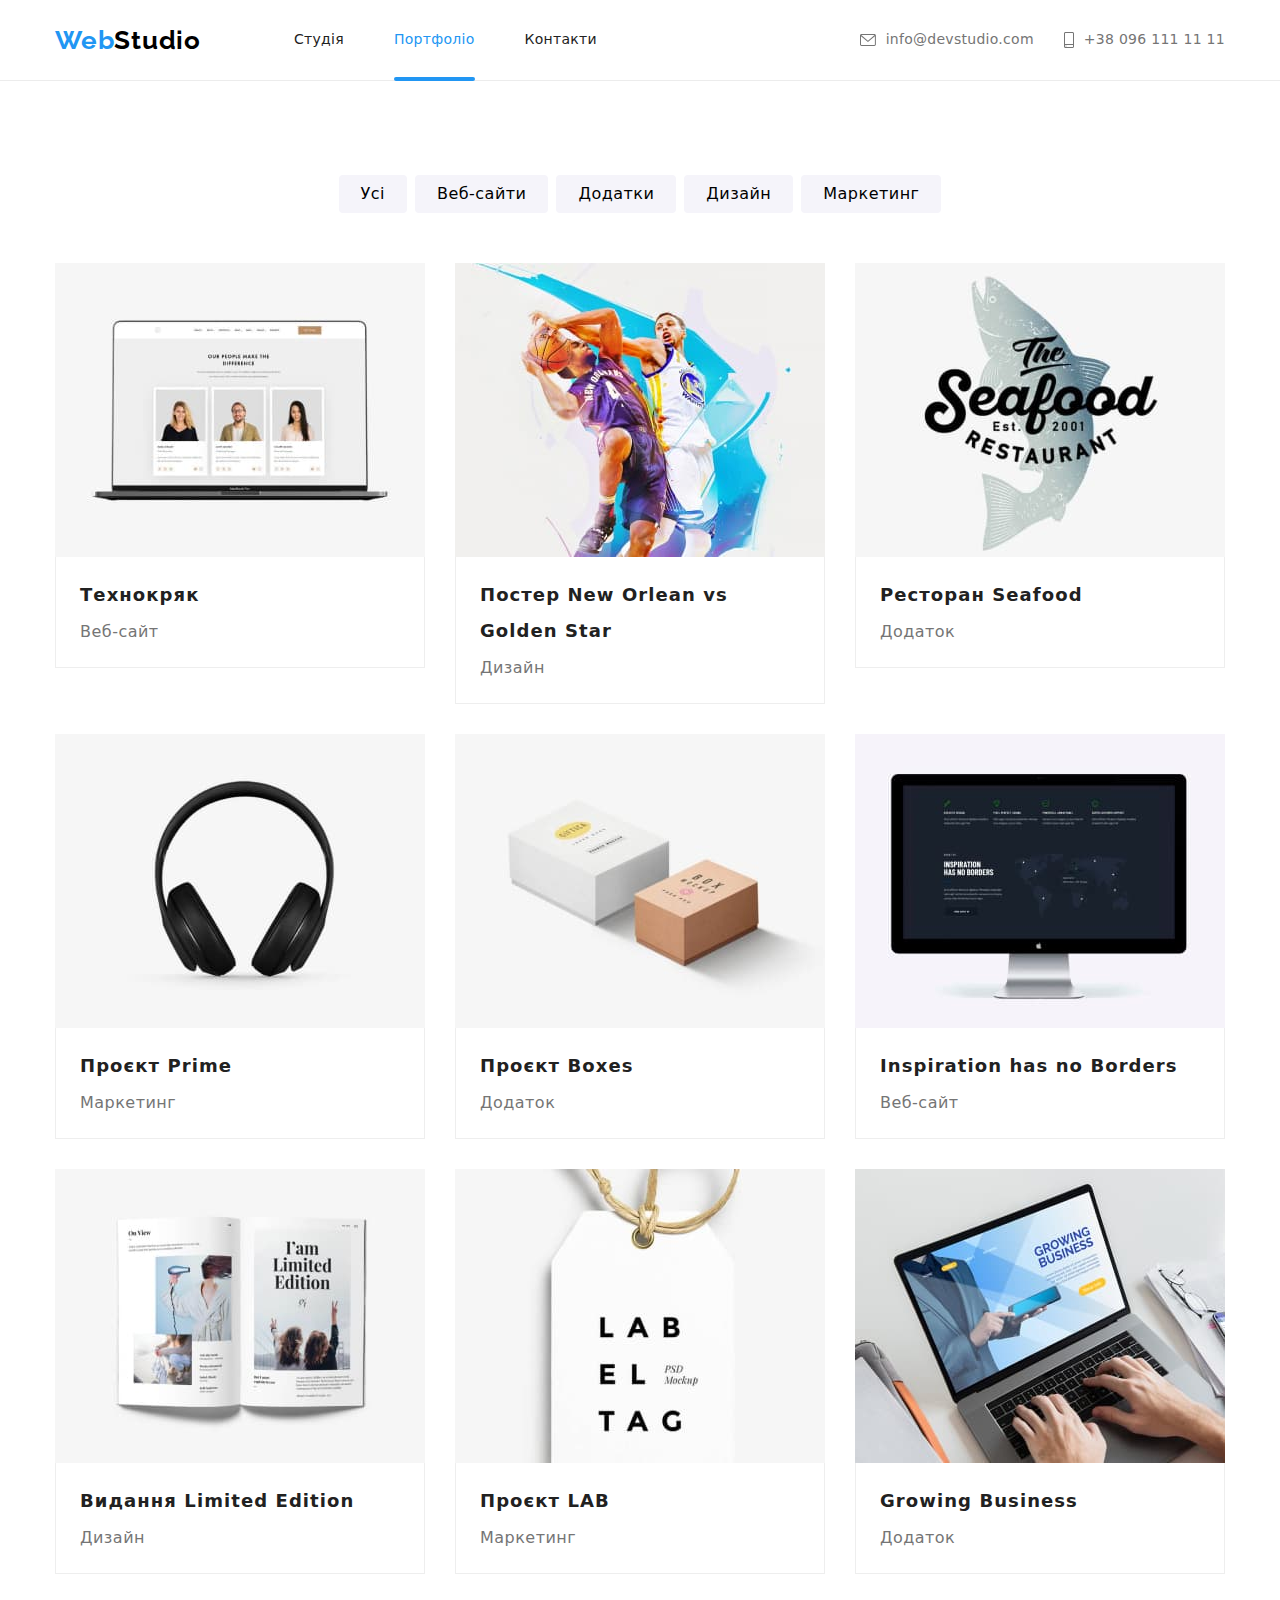
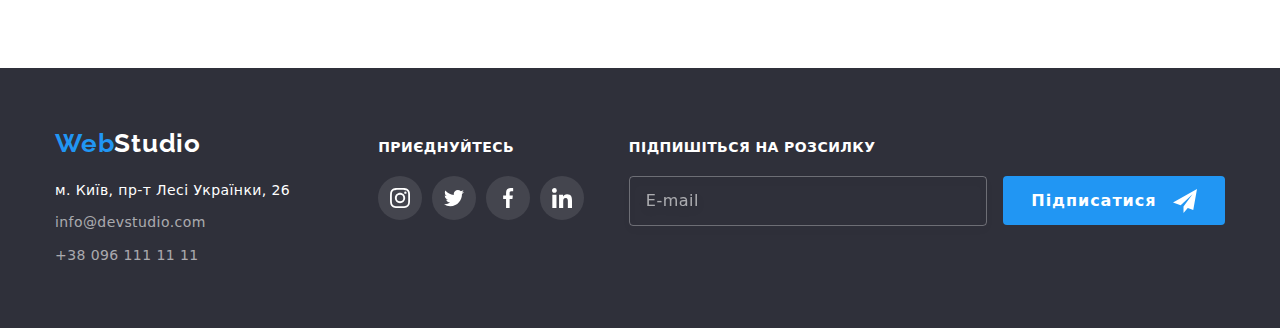
==== commit e1b5aabf: "finish__hw-3" ====
--- a/portfolio.html
+++ b/portfolio.html
@@ -5,17 +5,7 @@
     <meta http-equiv="X-UA-Compatible" content="IE=edge" />
     <meta name="viewport" content="width=device-width, initial-scale=1.0" />
     <title>WebStudio/Portfolio</title>
-    <link
-      rel="stylesheet"
-      href="https://cdnjs.cloudflare.com/ajax/libs/modern-normalize/1.1.0/modern-normalize.min.css"
-    />
-    <link rel="stylesheet" href="./css/styles.css" />
-    <link rel="preconnect" href="https://fonts.googleapis.com" />
-    <link rel="preconnect" href="https://fonts.gstatic.com" crossorigin />
-    <link
-      href="https://fonts.googleapis.com/css2?family=Raleway:wght@700&family=Roboto:wght@400;500;700;900&display=swap"
-      rel="stylesheet"
-    />
+      <link rel="stylesheet" href="./css/main.min.css" />
   </head>
 
   <body>
@@ -56,8 +46,8 @@
       </div>
     </header>
 
-    <main class="main-portfolio">
-      <section class="section-work">
+    <main>
+      <section class="section-portfolio">
         <div class="container">
           <h2 class="visually-hidden">Наші проєкти</h2>
           <ul class="filter">
@@ -78,178 +68,178 @@
             </li>
           </ul>
 
-          <ul class="block-card">
-            <li class="block-card__item">
-              <a class="block-card__link" href="#">
-                <div class="block-card__overlay">
-                  <img
-                    class="block-card__image"
+          <ul class="portfolio-card">
+            <li class="portfolio-card__item">
+              <a class="portfolio-card__link" href="#">
+                <div class="portfolio-card__overlay">
+                  <img
+                    class="portfolio-card__image"
                     src="./images/work/web-laptop.jpg"
                     alt="Ноутбук"
                     width="370"
                   />
-                  <p class="block-card__text-overlay">
-                    Ресурс пропонує комплексні пропозиції з різним рівнем функціоналу та сервісів.
-                    Все це дозволить відвідувачу отримати вичерпні відомості про компанію чи
-                    приватну особу
-                  </p>
-                </div>
-                <div class="block-card__desc">
-                  <h2 class="block-card__titel">Технокряк</h2>
-                  <p class="block-card__text">Веб-сайт</p>
-                </div>
-              </a>
-            </li>
-            <li class="block-card__item">
-              <a class="block-card__link" href="#">
-                <div class="block-card__overlay">
-                  <img
-                    class="block-card__image"
+                  <p class="portfolio-card__text-overlay">
+                    Ресурс пропонує комплексні пропозиції з різним рівнем функціоналу та сервісів.
+                    Все це дозволить відвідувачу отримати вичерпні відомості про компанію чи
+                    приватну особу
+                  </p>
+                </div>
+                <div class="portfolio-card__desc">
+                  <h2 class="portfolio-card__titel">Технокряк</h2>
+                  <p class="portfolio-card__text">Веб-сайт</p>
+                </div>
+              </a>
+            </li>
+            <li class="portfolio-card__item">
+              <a class="portfolio-card__link" href="#">
+                <div class="portfolio-card__overlay">
+                  <img
+                    class="portfolio-card__image"
                     src="./images/work/game.jpg"
                     alt="Гра в баскетбол"
                     width="370"
                   />
-                  <p class="block-card__text-overlay">
-                    Ресурс пропонує комплексні пропозиції з різним рівнем функціоналу та сервісів.
-                    Все це дозволить відвідувачу отримати вичерпні відомості про компанію чи
-                    приватну особу
-                  </p>
-                </div>
-                <div class="block-card__desc">
-                  <h2 class="block-card__titel">Постер New Orlean vs Golden Star</h2>
-                  <p class="block-card__text">Дизайн</p>
-                </div>
-              </a>
-            </li>
-            <li class="block-card__item">
-              <a class="block-card__link" href="#">
-                <div class="block-card__overlay">
-                  <img
-                    class="block-card__image"
+                  <p class="portfolio-card__text-overlay">
+                    Ресурс пропонує комплексні пропозиції з різним рівнем функціоналу та сервісів.
+                    Все це дозволить відвідувачу отримати вичерпні відомості про компанію чи
+                    приватну особу
+                  </p>
+                </div>
+                <div class="portfolio-card__desc">
+                  <h2 class="portfolio-card__titel">Постер New Orlean vs Golden Star</h2>
+                  <p class="portfolio-card__text">Дизайн</p>
+                </div>
+              </a>
+            </li>
+            <li class="portfolio-card__item">
+              <a class="portfolio-card__link" href="#">
+                <div class="portfolio-card__overlay">
+                  <img
+                    class="portfolio-card__image"
                     src="./images/work/food.jpg"
                     alt="Логотим ресторану"
                     width="370"
                   />
-                  <p class="block-card__text-overlay">
-                    Ресурс пропонує комплексні пропозиції з різним рівнем функціоналу та сервісів.
-                    Все це дозволить відвідувачу отримати вичерпні відомості про компанію чи
-                    приватну особу
-                  </p>
-                </div>
-                <div class="block-card__desc">
-                  <h2 class="block-card__titel">Ресторан Seafood</h2>
-                  <p class="block-card__text">Додаток</p>
-                </div>
-              </a>
-            </li>
-            <li class="block-card__item">
-              <a class="block-card__link" href="#">
-                <div class="block-card__overlay">
-                  <img
-                    class="block-card__image"
+                  <p class="portfolio-card__text-overlay">
+                    Ресурс пропонує комплексні пропозиції з різним рівнем функціоналу та сервісів.
+                    Все це дозволить відвідувачу отримати вичерпні відомості про компанію чи
+                    приватну особу
+                  </p>
+                </div>
+                <div class="portfolio-card__desc">
+                  <h2 class="portfolio-card__titel">Ресторан Seafood</h2>
+                  <p class="portfolio-card__text">Додаток</p>
+                </div>
+              </a>
+            </li>
+            <li class="portfolio-card__item">
+              <a class="portfolio-card__link" href="#">
+                <div class="portfolio-card__overlay">
+                  <img
+                    class="portfolio-card__image"
                     src="./images/work/headphones.jpg"
                     alt="Навушники"
                     width="370"
                   />
-                  <p class="block-card__text-overlay">
-                    Ресурс пропонує комплексні пропозиції з різним рівнем функціоналу та сервісів.
-                    Все це дозволить відвідувачу отримати вичерпні відомості про компанію чи
-                    приватну особу
-                  </p>
-                </div>
-                <div class="block-card__desc">
-                  <h2 class="block-card__titel">Проєкт Prime</h2>
-                  <p class="block-card__text">Маркетинг</p>
-                </div>
-              </a>
-            </li>
-            <li class="block-card__item">
-              <a class="block-card__link" href="#">
-                <div class="block-card__overlay">
-                  <img class="block-card__image" src="./images/work/box.jpg" alt="Коробки" width="370" />
-                  <p class="block-card__text-overlay">
-                    Ресурс пропонує комплексні пропозиції з різним рівнем функціоналу та сервісів.
-                    Все це дозволить відвідувачу отримати вичерпні відомості про компанію чи
-                    приватну особу
-                  </p>
-                </div>
-                <div class="block-card__desc">
-                  <h2 class="block-card__titel">Проєкт Boxes</h2>
-                  <p class="block-card__text">Додаток</p>
-                </div>
-              </a>
-            </li>
-            <li class="block-card__item">
-              <a class="block-card__link" href="#">
-                <div class="block-card__overlay">
-                  <img
-                    class="block-card__image"
+                  <p class="portfolio-card__text-overlay">
+                    Ресурс пропонує комплексні пропозиції з різним рівнем функціоналу та сервісів.
+                    Все це дозволить відвідувачу отримати вичерпні відомості про компанію чи
+                    приватну особу
+                  </p>
+                </div>
+                <div class="portfolio-card__desc">
+                  <h2 class="portfolio-card__titel">Проєкт Prime</h2>
+                  <p class="portfolio-card__text">Маркетинг</p>
+                </div>
+              </a>
+            </li>
+            <li class="portfolio-card__item">
+              <a class="portfolio-card__link" href="#">
+                <div class="portfolio-card__overlay">
+                  <img class="portfolio-card__image" src="./images/work/box.jpg" alt="Коробки" width="370" />
+                  <p class="portfolio-card__text-overlay">
+                    Ресурс пропонує комплексні пропозиції з різним рівнем функціоналу та сервісів.
+                    Все це дозволить відвідувачу отримати вичерпні відомості про компанію чи
+                    приватну особу
+                  </p>
+                </div>
+                <div class="portfolio-card__desc">
+                  <h2 class="portfolio-card__titel">Проєкт Boxes</h2>
+                  <p class="portfolio-card__text">Додаток</p>
+                </div>
+              </a>
+            </li>
+            <li class="portfolio-card__item">
+              <a class="portfolio-card__link" href="#">
+                <div class="portfolio-card__overlay">
+                  <img
+                    class="portfolio-card__image"
                     src="./images/work/monitor.jpg"
                     alt="Монітор"
                     width="370"
                   />
-                  <p class="block-card__text-overlay">
-                    Ресурс пропонує комплексні пропозиції з різним рівнем функціоналу та сервісів.
-                    Все це дозволить відвідувачу отримати вичерпні відомості про компанію чи
-                    приватну особу
-                  </p>
-                </div>
-                <div class="block-card__desc">
-                  <h2 class="block-card__titel">Inspiration has no Borders</h2>
-                  <p class="block-card__text">Веб-сайт</p>
-                </div>
-              </a>
-            </li>
-            <li class="block-card__item">
-              <a class="block-card__link" href="#">
-                <div class="block-card__overlay">
-                  <img class="block-card__image" src="./images/work/book.jpg" alt="Книга" width="370" />
-                  <p class="block-card__text-overlay">
-                    Ресурс пропонує комплексні пропозиції з різним рівнем функціоналу та сервісів.
-                    Все це дозволить відвідувачу отримати вичерпні відомості про компанію чи
-                    приватну особу
-                  </p>
-                </div>
-                <div class="block-card__desc">
-                  <h2 class="block-card__titel">Видання Limited Edition</h2>
-                  <p class="block-card__text">Дизайн</p>
-                </div>
-              </a>
-            </li>
-            <li class="block-card__item">
-              <a class="block-card__link" href="#">
-                <div class="block-card__overlay">
-                  <img class="block-card__image" src="./images/work/tag.jpg" alt="Ярлик" width="370" />
-                  <p class="block-card__text-overlay">
-                    Ресурс пропонує комплексні пропозиції з різним рівнем функціоналу та сервісів.
-                    Все це дозволить відвідувачу отримати вичерпні відомості про компанію чи
-                    приватну особу
-                  </p>
-                </div>
-                <div class="block-card__desc">
-                  <h2 class="block-card__titel">Проєкт LAB</h2>
-                  <p class="block-card__text">Маркетинг</p>
-                </div>
-              </a>
-            </li>
-            <li class="block-card__item">
-              <a class="block-card__link" href="#">
-                <div class="block-card__overlay">
-                  <img
-                    class="block-card__image"
+                  <p class="portfolio-card__text-overlay">
+                    Ресурс пропонує комплексні пропозиції з різним рівнем функціоналу та сервісів.
+                    Все це дозволить відвідувачу отримати вичерпні відомості про компанію чи
+                    приватну особу
+                  </p>
+                </div>
+                <div class="portfolio-card__desc">
+                  <h2 class="portfolio-card__titel">Inspiration has no Borders</h2>
+                  <p class="portfolio-card__text">Веб-сайт</p>
+                </div>
+              </a>
+            </li>
+            <li class="portfolio-card__item">
+              <a class="portfolio-card__link" href="#">
+                <div class="portfolio-card__overlay">
+                  <img class="portfolio-card__image" src="./images/work/book.jpg" alt="Книга" width="370" />
+                  <p class="portfolio-card__text-overlay">
+                    Ресурс пропонує комплексні пропозиції з різним рівнем функціоналу та сервісів.
+                    Все це дозволить відвідувачу отримати вичерпні відомості про компанію чи
+                    приватну особу
+                  </p>
+                </div>
+                <div class="portfolio-card__desc">
+                  <h2 class="portfolio-card__titel">Видання Limited Edition</h2>
+                  <p class="portfolio-card__text">Дизайн</p>
+                </div>
+              </a>
+            </li>
+            <li class="portfolio-card__item">
+              <a class="portfolio-card__link" href="#">
+                <div class="portfolio-card__overlay">
+                  <img class="portfolio-card__image" src="./images/work/tag.jpg" alt="Ярлик" width="370" />
+                  <p class="portfolio-card__text-overlay">
+                    Ресурс пропонує комплексні пропозиції з різним рівнем функціоналу та сервісів.
+                    Все це дозволить відвідувачу отримати вичерпні відомості про компанію чи
+                    приватну особу
+                  </p>
+                </div>
+                <div class="portfolio-card__desc">
+                  <h2 class="portfolio-card__titel">Проєкт LAB</h2>
+                  <p class="portfolio-card__text">Маркетинг</p>
+                </div>
+              </a>
+            </li>
+            <li class="portfolio-card__item">
+              <a class="portfolio-card__link" href="#">
+                <div class="portfolio-card__overlay">
+                  <img
+                    class="portfolio-card__image"
                     src="./images/work/laptop.jpg"
                     alt="Розробник працює за ноутбуком"
                     width="370"
                   />
-                  <p class="block-card__text-overlay">
-                    Ресурс пропонує комплексні пропозиції з різним рівнем функціоналу та сервісів.
-                    Все це дозволить відвідувачу отримати вичерпні відомості про компанію чи
-                    приватну особу
-                  </p>
-                </div>
-                <div class="block-card__desc">
-                  <h2 class="block-card__titel">Growing Business</h2>
-                  <p class="block-card__text">Додаток</p>
+                  <p class="portfolio-card__text-overlay">
+                    Ресурс пропонує комплексні пропозиції з різним рівнем функціоналу та сервісів.
+                    Все це дозволить відвідувачу отримати вичерпні відомості про компанію чи
+                    приватну особу
+                  </p>
+                </div>
+                <div class="portfolio-card__desc">
+                  <h2 class="portfolio-card__titel">Growing Business</h2>
+                  <p class="portfolio-card__text">Додаток</p>
                 </div>
               </a>
             </li>
--- a/css/main.min.css
+++ b/css/main.min.css
@@ -0,0 +1 @@
+/*! modern-normalize v1.1.0 | MIT License | https://github.com/sindresorhus/modern-normalize */*,::before,::after{-webkit-box-sizing:border-box;box-sizing:border-box}html{line-height:1.15;-webkit-text-size-adjust:100%;-moz-tab-size:4;-o-tab-size:4;tab-size:4}body{margin:0;font-family:system-ui,-apple-system,"Segoe UI",Roboto,Helvetica,Arial,sans-serif,"Apple Color Emoji","Segoe UI Emoji"}hr{height:0;color:inherit}abbr[title]{-webkit-text-decoration:underline dotted;text-decoration:underline dotted}b,strong{font-weight:bolder}code,kbd,samp,pre{font-family:ui-monospace,SFMono-Regular,Consolas,"Liberation Mono",Menlo,monospace;font-size:1em}small{font-size:80%}sub,sup{font-size:75%;line-height:0;position:relative;vertical-align:baseline}sub{bottom:-0.25em}sup{top:-0.5em}table{text-indent:0;border-color:inherit}button,input,optgroup,select,textarea{font-family:inherit;font-size:100%;line-height:1.15;margin:0}button,select{text-transform:none}button,[type=button],[type=reset],[type=submit]{-webkit-appearance:button}::-moz-focus-inner{border-style:none;padding:0}:-moz-focusring{outline:1px dotted ButtonText}:-moz-ui-invalid{box-shadow:none}legend{padding:0}progress{vertical-align:baseline}::-webkit-inner-spin-button,::-webkit-outer-spin-button{height:auto}[type=search]{-webkit-appearance:textfield;outline-offset:-2px}::-webkit-search-decoration{-webkit-appearance:none}::-webkit-file-upload-button{-webkit-appearance:button;font:inherit}summary{display:list-item}a{text-decoration:none}a:active,a:focus{outline:none}button:active,button:focus{outline:none}input:focus{outline:none}img{display:block}ul{list-style:none;margin-top:0;margin-bottom:0;padding-left:0}p{margin-top:0;margin-bottom:0}h1,h2,h3,h4,h5,h6{margin-top:0;margin-bottom:0}@font-face{font-family:"Roboto";font-style:normal;font-weight:400;src:url();src:url("../../fonts/roboto/roboto-v30-latin_cyrillic-500.eot"),url("../../fonts/roboto/roboto-v30-latin_cyrillic-regular.eot?#iefix") format("embedded-opentype"),url("../../fonts/roboto/roboto-v30-latin_cyrillic-regular.woff2") format("woff2"),url("../../fonts//roboto/roboto-v30-latin_cyrillic-regular.woff") format("woff"),url("../../fonts/roboto/roboto-v30-latin_cyrillic-regular.ttf") format("truetype"),url("../../fonts/../roboto/roboto-v30-latin_cyrillic-regular.svg#Roboto") format("svg")}@font-face{font-family:"Roboto";font-style:normal;font-weight:500;src:url("../../fontsroboto//roboto-v30-latin_cyrillic-500.eot");src:local(""),url("../../fontsroboto//roboto-v30-latin_cyrillic-500.eot?#iefix") format("embedded-opentype"),url("../../fonts/roboto/roboto-v30-latin_cyrillic-500.woff2") format("woff2"),url("../../fonts/roboto/roboto-v30-latin_cyrillic-500.woff") format("woff"),url("../../fonts/roboto/roboto-v30-latin_cyrillic-500.ttf") format("truetype"),url("../../fonts/roboto/roboto-v30-latin_cyrillic-500.svg#Roboto") format("svg")}@font-face{font-family:"Roboto";font-style:normal;font-weight:700;src:url("../../fonts/roboto/roboto-v30-latin_cyrillic-700.eot");src:local(""),url("../../fonts/roboto/roboto-v30-latin_cyrillic-700.eot?#iefix") format("embedded-opentype"),url("../../fonts/roboto/roboto-v30-latin_cyrillic-700.woff2") format("woff2"),url("../../fonts/roboto/roboto-v30-latin_cyrillic-700.woff") format("woff"),url("../../fonts/roboto/roboto-v30-latin_cyrillic-700.ttf") format("truetype"),url("../../fonts/roboto/roboto-v30-latin_cyrillic-700.svg#Roboto") format("svg")}@font-face{font-family:"Roboto";font-style:normal;font-weight:900;src:url("../../fonts/roboto/roboto-v30-latin_cyrillic-900.eot");src:local(""),url("../../fonts/roboto/roboto-v30-latin_cyrillic-900.eot?#iefix") format("embedded-opentype"),url("../../fonts/roboto/roboto-v30-latin_cyrillic-900.woff2") format("woff2"),url("../../fonts/roboto/roboto-v30-latin_cyrillic-900.woff") format("woff"),url("../../fonts/roboto/roboto-v30-latin_cyrillic-900.ttf") format("truetype"),url("../../fonts/roboto/roboto-v30-latin_cyrillic-900.svg#Roboto") format("svg")}@font-face{font-family:"Raleway";font-style:normal;font-weight:700;src:url("../../fonts/raleway/raleway-v28-latin-700.eot");src:local(""),url("../../fonts/raleway/raleway-v28-latin-700.eot?#iefix") format("embedded-opentype"),url("../../fonts/raleway/raleway-v28-latin-700.woff2") format("woff2"),url("../../fonts/raleway/raleway-v28-latin-700.woff") format("woff"),url("../../fonts/raleway/raleway-v28-latin-700.ttf") format("truetype"),url("../../fonts/raleway/raleway-v28-latin-700.svg#Raleway") format("svg")}:root{--primary-titel-color: #212121;--primary-text-color: #757575;--logo-color: #000000;--primary-color: #ffffff;--secondary-background-color: #f5f4fa;--primary-background-color: #2f303a;--accent-color: #2196f3;--button-active-color: #188ce8;--header-border-color: #ececec;--card-border-color: #eeeeee;--icon-color: #afb1b8;--footer-contact-color: rgba(255, 255, 255, 0.6);--footer-icon-color: rgba(255, 255, 255, 0.1);--background-speciality-img: rgba(47, 48, 58, 0.8);--background-card-portfolio: rgba(33, 150, 243, 0.9);--background-backdrop: rgba(0, 0, 0, 0.2);--input-border-color: rgba(33, 33, 33, 0.2);--color-placeholder: rgba(117, 117, 117, 0.5)}.visually-hidden{position:absolute;white-space:nowrap;width:1px;height:1px;overflow:hidden;border:0;padding:0;clip:rect(0 0 0 0);-webkit-clip-path:inset(50%);clip-path:inset(50%);margin:-1px}body{font-size:14px;color:var(--primary-text-color);background-color:var(--primary-color)}.container{width:100%;max-width:1200px;margin-left:auto;margin-right:auto;padding-left:15px;padding-right:15px}.titel{margin-bottom:50px;font-weight:700;font-size:36px;line-height:1.16;text-align:center;letter-spacing:.03em;color:var(--primary-titel-color)}.logo{display:inline-block;font-family:"Raleway",sans-serif;font-weight:700;font-size:26px;line-height:1.19;letter-spacing:.03em;color:var(--logo-color)}.logo--color{color:var(--accent-color)}.page-footer__logo{margin-bottom:20px;color:var(--primary-color)}.button{padding:10px 32px;font-weight:700;font-size:16px;line-height:1.87;letter-spacing:.06em;text-align:center;cursor:pointer;color:var(--primary-color);background-color:var(--accent-color);border:none;border-radius:4px;-webkit-transition:background-color 250ms cubic-bezier(0.4, 0, 0.2, 1),-webkit-box-shadow 250ms cubic-bezier(0.4, 0, 0.2, 1);transition:background-color 250ms cubic-bezier(0.4, 0, 0.2, 1),-webkit-box-shadow 250ms cubic-bezier(0.4, 0, 0.2, 1);transition:box-shadow 250ms cubic-bezier(0.4, 0, 0.2, 1),background-color 250ms cubic-bezier(0.4, 0, 0.2, 1);transition:box-shadow 250ms cubic-bezier(0.4, 0, 0.2, 1),background-color 250ms cubic-bezier(0.4, 0, 0.2, 1),-webkit-box-shadow 250ms cubic-bezier(0.4, 0, 0.2, 1)}.button:hover,.button:focus{background-color:var(--button-active-color);-webkit-box-shadow:0px 4px 4px rgba(0,0,0,.15);box-shadow:0px 4px 4px rgba(0,0,0,.15)}.section-hero__button{display:block;margin-left:auto;margin-right:auto}.page-footer__button{padding:10px 28px}.button--icon{vertical-align:middle;margin-left:10px;fill:var(--primary-color)}.form-modal__button{display:-webkit-box;display:-ms-flexbox;display:flex;-webkit-box-align:center;-ms-flex-align:center;align-items:center;margin-left:auto;margin-right:auto;padding:10px 52px}.page-header{border-bottom:1px solid var(--header-border-color)}.page-header__container{display:-webkit-box;display:-ms-flexbox;display:flex;-webkit-box-align:center;-ms-flex-align:center;align-items:center}.nav{margin-left:93px}.nav__list{display:-webkit-box;display:-ms-flexbox;display:flex;gap:50px}.nav__link{display:block;padding-top:32px;padding-bottom:32px;position:relative;font-weight:500;line-height:1.14;letter-spacing:.02em;color:var(--primary-titel-color);-webkit-transition:color 250ms cubic-bezier(0.4, 0, 0.2, 1);transition:color 250ms cubic-bezier(0.4, 0, 0.2, 1)}.nav__link:hover,.nav__link:focus{color:var(--accent-color)}.nav__link--active{color:var(--accent-color)}.nav__link--active::after{content:"";position:absolute;left:0;bottom:-1px;width:100%;height:4px;border-radius:2px;background-color:var(--accent-color)}.contact{display:-webkit-box;display:-ms-flexbox;display:flex;margin-left:auto;gap:30px}.contact__link{display:-webkit-box;display:-ms-flexbox;display:flex;-webkit-box-align:center;-ms-flex-align:center;align-items:center;gap:10px;padding-top:32px;padding-bottom:32px;font-weight:500;line-height:1.14;letter-spacing:.02em;color:var(--primary-text-color);fill:var(--primary-text-color);-webkit-transition:color 250ms cubic-bezier(0.4, 0, 0.2, 1),fill 250ms cubic-bezier(0.4, 0, 0.2, 1);transition:color 250ms cubic-bezier(0.4, 0, 0.2, 1),fill 250ms cubic-bezier(0.4, 0, 0.2, 1)}.contact__link:hover,.contact__link:focus{color:var(--accent-color);fill:var(--accent-color)}.section-hero{padding-top:200px;padding-bottom:200px;max-width:1600px;height:600px;margin-left:auto;margin-right:auto;background-color:var(--primary-background-color);background-image:-webkit-gradient(linear, left top, right top, from(rgba(47, 48, 58, 0.4)), to(rgba(47, 48, 58, 0.4))),url(../images/hero/hero.jpg);background-image:linear-gradient(to right, rgba(47, 48, 58, 0.4), rgba(47, 48, 58, 0.4)),url(../images/hero/hero.jpg);background-repeat:no-repeat;background-position:center;background-size:cover}.section-hero__titel{display:block;max-width:696px;margin-left:auto;margin-right:auto;margin-bottom:30px;font-weight:900;font-size:44px;line-height:1.36;text-align:center;letter-spacing:.06em;text-transform:uppercase;color:var(--primary-color)}.section-advantage{padding-top:94px;padding-bottom:94px}.section-advantage__list{display:-webkit-box;display:-ms-flexbox;display:flex;-webkit-box-pack:justify;-ms-flex-pack:justify;justify-content:space-between}.section-advantage__item{width:calc((100% - 90px)/4)}.section-advantage__icon{display:-webkit-box;display:-ms-flexbox;display:flex;-webkit-box-pack:center;-ms-flex-pack:center;justify-content:center;-webkit-box-align:center;-ms-flex-align:center;align-items:center;height:120px;margin-bottom:30px;border-radius:4px;background-color:var(--secondary-background-color)}.section-advantage__subtitel{margin-bottom:10px;font-weight:700;font-size:14px;line-height:1.14;letter-spacing:.03em;text-transform:uppercase;color:var(--primary-titel-color)}.section-advantage__text{line-height:1.71;letter-spacing:.03em}.section-speciality{padding-top:0;padding-bottom:94px}.section-speciality__list{display:-webkit-box;display:-ms-flexbox;display:flex;gap:30px}.section-speciality__item{position:relative;overflow:hidden}.section-speciality__image{display:block;max-width:100%;height:auto}.section-speciality__overlay{position:absolute;left:0;bottom:0;width:100%;height:70px;display:-webkit-box;display:-ms-flexbox;display:flex;-webkit-box-pack:center;-ms-flex-pack:center;justify-content:center;-webkit-box-align:center;-ms-flex-align:center;align-items:center;font-weight:700;line-height:1.14;letter-spacing:.03em;text-transform:uppercase;color:var(--primary-color);background:var(--background-speciality-img);-webkit-transform:translateY(100%);transform:translateY(100%);-webkit-transition:-webkit-transform 250ms cubic-bezier(0.4, 0, 0.2, 1);transition:-webkit-transform 250ms cubic-bezier(0.4, 0, 0.2, 1);transition:transform 250ms cubic-bezier(0.4, 0, 0.2, 1);transition:transform 250ms cubic-bezier(0.4, 0, 0.2, 1), -webkit-transform 250ms cubic-bezier(0.4, 0, 0.2, 1)}.section-speciality__item:hover .section-speciality__overlay{-webkit-transform:translateY(0);transform:translateY(0)}.section-team{padding-top:94px;padding-bottom:94px;background-color:var(--secondary-background-color)}.card-team{display:-webkit-box;display:-ms-flexbox;display:flex;gap:30px}.card-team__item{background-color:var(--primary-color);-webkit-box-shadow:0px 1px 3px rgba(0,0,0,.12),0px 1px 1px rgba(0,0,0,.14),0px 2px 1px rgba(0,0,0,.2);box-shadow:0px 1px 3px rgba(0,0,0,.12),0px 1px 1px rgba(0,0,0,.14),0px 2px 1px rgba(0,0,0,.2);border-radius:0px 0px 4px 4px}.card-team__image{display:block;max-width:100%;height:auto}.card-team__desc{padding-top:30px;padding-bottom:30px}.card-team__name{margin-bottom:10px;font-weight:500;font-size:16px;line-height:1.18;letter-spacing:.03em;text-align:center;color:var(--primary-titel-color)}.card-team__position{margin-bottom:16px;font-size:16px;line-height:1.18;letter-spacing:.03em;text-align:center}.block-social{display:-webkit-box;display:-ms-flexbox;display:flex;-webkit-box-pack:center;-ms-flex-pack:center;justify-content:center;gap:10px}.block-social__item{width:44px;height:44px}.block-social__link{display:-webkit-box;display:-ms-flexbox;display:flex;-webkit-box-pack:center;-ms-flex-pack:center;justify-content:center;-webkit-box-align:center;-ms-flex-align:center;align-items:center;width:100%;height:100%;border-radius:50%;fill:var(--icon-color);-webkit-transition:fill 250ms cubic-bezier(0.4, 0, 0.2, 1),background-color 250ms cubic-bezier(0.4, 0, 0.2, 1);transition:fill 250ms cubic-bezier(0.4, 0, 0.2, 1),background-color 250ms cubic-bezier(0.4, 0, 0.2, 1)}.block-social__link:hover,.block-social__link:focus{fill:var(--primary-color);background-color:var(--accent-color)}.block-social__link--white-fill{fill:var(--primary-color);background:var(--footer-icon-color);-webkit-transition:background-color 250ms cubic-bezier(0.4, 0, 0.2, 1);transition:background-color 250ms cubic-bezier(0.4, 0, 0.2, 1)}.block-social__link--white-fill:hover,.block-social__link--white-fill:focus{background-color:var(--accent-color)}.section-clientage{padding-top:94px;padding-bottom:94px}.block-client{display:-webkit-box;display:-ms-flexbox;display:flex;gap:30px}.block-client__item{width:calc((100% - 150px)/6);height:92px;border-radius:4px}.block-client__link{display:-webkit-box;display:-ms-flexbox;display:flex;-webkit-box-pack:center;-ms-flex-pack:center;justify-content:center;-webkit-box-align:center;-ms-flex-align:center;align-items:center;width:100%;height:100%;fill:var(--icon-color);border:1px solid var(--icon-color);border-radius:4px;-webkit-transition:fill 250ms cubic-bezier(0.4, 0, 0.2, 1),border 250ms cubic-bezier(0.4, 0, 0.2, 1);transition:fill 250ms cubic-bezier(0.4, 0, 0.2, 1),border 250ms cubic-bezier(0.4, 0, 0.2, 1)}.block-client__link:hover,.block-client__link:focus{fill:var(--accent-color);border:1px solid var(--accent-color)}.filter{display:-webkit-box;display:-ms-flexbox;display:flex;-webkit-box-pack:center;-ms-flex-pack:center;justify-content:center;margin-bottom:50px;gap:8px}.filter__button{padding:6px 22px;font-family:inherit;font-weight:500;font-size:16px;line-height:1.62;text-align:center;letter-spacing:.03em;cursor:pointer;background-color:var(--secondary-background-color);border:rgba(0,0,0,0);border-radius:4px;-webkit-transition:background-color 250ms cubic-bezier(0.4, 0, 0.2, 1),color 250ms cubic-bezier(0.4, 0, 0.2, 1),-webkit-box-shadow 250ms cubic-bezier(0.4, 0, 0.2, 1);transition:background-color 250ms cubic-bezier(0.4, 0, 0.2, 1),color 250ms cubic-bezier(0.4, 0, 0.2, 1),-webkit-box-shadow 250ms cubic-bezier(0.4, 0, 0.2, 1);transition:background-color 250ms cubic-bezier(0.4, 0, 0.2, 1),color 250ms cubic-bezier(0.4, 0, 0.2, 1),box-shadow 250ms cubic-bezier(0.4, 0, 0.2, 1);transition:background-color 250ms cubic-bezier(0.4, 0, 0.2, 1),color 250ms cubic-bezier(0.4, 0, 0.2, 1),box-shadow 250ms cubic-bezier(0.4, 0, 0.2, 1),-webkit-box-shadow 250ms cubic-bezier(0.4, 0, 0.2, 1)}.filter__button:hover,.filter__button:focus{color:var(--primary-color);background-color:var(--accent-color);-webkit-box-shadow:0px 3px 1px rgba(0,0,0,.1),0px 1px 2px rgba(0,0,0,.08),0px 2px 2px rgba(0,0,0,.12);box-shadow:0px 3px 1px rgba(0,0,0,.1),0px 1px 2px rgba(0,0,0,.08),0px 2px 2px rgba(0,0,0,.12)}.section-portfolio{padding-top:94px;padding-bottom:94px}.portfolio-card{display:-webkit-box;display:-ms-flexbox;display:flex;-ms-flex-wrap:wrap;flex-wrap:wrap;gap:30px}.portfolio-card__item{width:calc((100% - 60px)/3)}.portfolio-card__link{display:block;width:100%;height:100%;-webkit-transition:-webkit-box-shadow 250ms cubic-bezier(0.4, 0, 0.2, 1);transition:-webkit-box-shadow 250ms cubic-bezier(0.4, 0, 0.2, 1);transition:box-shadow 250ms cubic-bezier(0.4, 0, 0.2, 1);transition:box-shadow 250ms cubic-bezier(0.4, 0, 0.2, 1), -webkit-box-shadow 250ms cubic-bezier(0.4, 0, 0.2, 1)}.portfolio-card__link:hover,.portfolio-card__link:focus{-webkit-box-shadow:0px 1px 1px rgba(0,0,0,.12),0px 4px 4px rgba(0,0,0,.06),1px 4px 6px rgba(0,0,0,.16);box-shadow:0px 1px 1px rgba(0,0,0,.12),0px 4px 4px rgba(0,0,0,.06),1px 4px 6px rgba(0,0,0,.16)}.portfolio-card__overlay{position:relative;overflow:hidden}.portfolio-card__image{display:block;max-width:100%;height:auto}.portfolio-card__text-overlay{position:absolute;top:0;left:0;width:100%;height:100%;padding:63px 24px;font-size:18px;line-height:1.55;letter-spacing:.03em;color:var(--primary-color);background-color:var(--background-card-portfolio);-webkit-transform:translateY(101%);transform:translateY(101%);-webkit-transition:-webkit-transform 250ms cubic-bezier(0.4, 0, 0.2, 1);transition:-webkit-transform 250ms cubic-bezier(0.4, 0, 0.2, 1);transition:transform 250ms cubic-bezier(0.4, 0, 0.2, 1);transition:transform 250ms cubic-bezier(0.4, 0, 0.2, 1), -webkit-transform 250ms cubic-bezier(0.4, 0, 0.2, 1)}.portfolio-card__link:hover .portfolio-card__text-overlay,.portfolio-card__link:hover .portfolio-card__text-overlay,.portfolio-card__link:focus .portfolio-card__text-overlay,.portfolio-card__link:focus .portfolio-card__text-overlay{-webkit-transform:translateY(0);transform:translateY(0)}.portfolio-card__desc{padding:20px 24px;border-bottom:1px solid var(--card-border-color);border-right:1px solid var(--card-border-color);border-left:1px solid var(--card-border-color)}.portfolio-card__titel{margin-bottom:4px;font-weight:700;font-size:18px;line-height:2;letter-spacing:.06em;color:var(--primary-titel-color)}.portfolio-card__text{font-size:16px;line-height:1.87;letter-spacing:.03em;color:var(--primary-text-color)}.page-footer{padding-top:60px;padding-bottom:60px;background-color:var(--primary-background-color)}.page-footer__container{display:-webkit-box;display:-ms-flexbox;display:flex;-webkit-box-align:baseline;-ms-flex-align:baseline;align-items:baseline}.block-address__item:not(:last-child){margin-bottom:9px}.block-address__link-map{font-style:normal;line-height:1.71;letter-spacing:.03em;color:var(--primary-color);-webkit-transition:color 250ms cubic-bezier(0.4, 0, 0.2, 1);transition:color 250ms cubic-bezier(0.4, 0, 0.2, 1)}.block-address__link-map:hover,.block-address__link-map:focus{color:var(--accent-color)}.block-address__link-mail{font-style:normal;line-height:1.71;letter-spacing:.03em;color:var(--footer-contact-color);-webkit-transition:color 250ms cubic-bezier(0.4, 0, 0.2, 1);transition:color 250ms cubic-bezier(0.4, 0, 0.2, 1)}.block-address__link-mail:hover,.block-address__link-mail:focus{color:var(--accent-color)}.block-address__link-tel{font-style:normal;line-height:1.71;letter-spacing:.03em;color:var(--footer-contact-color);-webkit-transition:color 250ms cubic-bezier(0.4, 0, 0.2, 1);transition:color 250ms cubic-bezier(0.4, 0, 0.2, 1)}.block-address__link-tel:hover,.block-address__link-tel:focus{color:var(--accent-color)}.page-footer__social-box{margin-left:88px}.page-footer__titel{margin-bottom:20px;font-weight:700;font-size:14px;line-height:1.14;letter-spacing:.03em;text-transform:uppercase;color:var(--primary-color)}.page-footer__form{margin-left:auto}.page-footer__label{display:block;margin-bottom:20px;font-weight:700;font-size:14px;line-height:1.14;letter-spacing:.03em;text-transform:uppercase;color:var(--primary-color)}.page-footer__input{width:358px;height:50px;margin-right:12px;padding:15px 16px;letter-spacing:.03em;color:var(--footer-contact-color);border:1px solid rgba(255,255,255,.3);-webkit-filter:drop-shadow(0px 4px 4px rgba(0, 0, 0, 0.15));filter:drop-shadow(0px 4px 4px rgba(0, 0, 0, 0.15));border-radius:4px;background-color:rgba(0,0,0,0);-webkit-transition:border-color 250ms cubic-bezier(0.4, 0, 0.2, 1);transition:border-color 250ms cubic-bezier(0.4, 0, 0.2, 1)}.page-footer__input::-webkit-input-placeholder{font-size:16px;line-height:1.25;letter-spacing:.03em;color:rgba(255,255,255,.6)}.page-footer__input::-moz-placeholder{font-size:16px;line-height:1.25;letter-spacing:.03em;color:rgba(255,255,255,.6)}.page-footer__input:-ms-input-placeholder{font-size:16px;line-height:1.25;letter-spacing:.03em;color:rgba(255,255,255,.6)}.page-footer__input::-ms-input-placeholder{font-size:16px;line-height:1.25;letter-spacing:.03em;color:rgba(255,255,255,.6)}.page-footer__input::placeholder{font-size:16px;line-height:1.25;letter-spacing:.03em;color:rgba(255,255,255,.6)}.page-footer__input:focus{border-color:var(--accent-color)}.backdrop{position:fixed;top:0;left:0;width:100%;height:100%;opacity:1;background-color:var(--background-backdrop);opacity:1;-webkit-transition:opacity 250ms cubic-bezier(0.4, 0, 0.2, 1),visibility 250ms cubic-bezier(0.4, 0, 0.2, 1);transition:opacity 250ms cubic-bezier(0.4, 0, 0.2, 1),visibility 250ms cubic-bezier(0.4, 0, 0.2, 1)}.backdrop.is-hidden{visibility:hidden;opacity:0;pointer-events:none}.backdrop.is-hidden .modal{-webkit-transform:translate(-50%, -50%) scale(0.8);transform:translate(-50%, -50%) scale(0.8)}.modal{position:absolute;top:50%;left:50%;width:528px;height:581px;padding:40px;-webkit-transform:translate(-50%, -50%) scale(1);transform:translate(-50%, -50%) scale(1);-webkit-transition:-webkit-transform 250ms cubic-bezier(0.4, 0, 0.2, 1);transition:-webkit-transform 250ms cubic-bezier(0.4, 0, 0.2, 1);transition:transform 250ms cubic-bezier(0.4, 0, 0.2, 1);transition:transform 250ms cubic-bezier(0.4, 0, 0.2, 1), -webkit-transform 250ms cubic-bezier(0.4, 0, 0.2, 1);border-radius:4px;-webkit-box-shadow:0px 1px 3px rgba(0,0,0,.12),0px 1px 1px rgba(0,0,0,.14),0px 2px 1px rgba(0,0,0,.2);box-shadow:0px 1px 3px rgba(0,0,0,.12),0px 1px 1px rgba(0,0,0,.14),0px 2px 1px rgba(0,0,0,.2);background-color:var(--primary-color)}.modal__button-close{position:absolute;top:8px;right:8px;display:-webkit-box;display:-ms-flexbox;display:flex;-webkit-box-pack:center;-ms-flex-pack:center;justify-content:center;-webkit-box-align:center;-ms-flex-align:center;align-items:center;width:30px;height:30px;cursor:pointer;fill:var(--logo-color);background-color:var(--primary-color);border:1px solid rgba(0,0,0,.1);border-radius:50%;-webkit-transition:fill 250ms cubic-bezier(0.4, 0, 0.2, 1);transition:fill 250ms cubic-bezier(0.4, 0, 0.2, 1)}.modal__button-close:hover,.modal__button-close:focus{fill:var(--accent-color)}.modal__titel{margin-bottom:12px;font-weight:700;font-size:20px;line-height:1.15;text-align:center;letter-spacing:.03em;color:var(--primary-titel-color)}.form-modal__label{display:inline-block;margin-bottom:4px;font-size:12px;line-height:1.16;letter-spacing:.01em;color:var(--primary-text-color)}.form-modal__input-box{position:relative;margin-bottom:10px}.form-modal__input{width:100%;height:40px;padding:12px 12px 12px 42px;border:1px solid var(--input-border-color);border-radius:4px;-webkit-transition:border-color 250ms cubic-bezier(0.4, 0, 0.2, 1);transition:border-color 250ms cubic-bezier(0.4, 0, 0.2, 1)}.form-modal__input:focus{border-color:var(--accent-color)}.form-modal__icon{position:absolute;top:50%;left:12px;-webkit-transform:translateY(-50%);transform:translateY(-50%);fill:var(--primary-titel-color);-webkit-transition:fill 250ms cubic-bezier(0.4, 0, 0.2, 1);transition:fill 250ms cubic-bezier(0.4, 0, 0.2, 1)}.form-modal__input:focus+.form-modal__icon{fill:var(--accent-color)}.form-modal__textarea{width:100%;height:120px;margin-bottom:20px;padding:12px 16px;resize:none;border:1px solid var(--input-border-color);border-radius:4px;outline:none;-webkit-transition:border-color 250ms cubic-bezier(0.4, 0, 0.2, 1);transition:border-color 250ms cubic-bezier(0.4, 0, 0.2, 1)}.form-modal__textarea:focus{border-color:var(--accent-color)}.form-modal__textarea::-webkit-input-placeholder{font-size:12px;line-height:1.16;letter-spacing:.01em;color:var(--color-placeholder)}.form-modal__textarea::-moz-placeholder{font-size:12px;line-height:1.16;letter-spacing:.01em;color:var(--color-placeholder)}.form-modal__textarea:-ms-input-placeholder{font-size:12px;line-height:1.16;letter-spacing:.01em;color:var(--color-placeholder)}.form-modal__textarea::-ms-input-placeholder{font-size:12px;line-height:1.16;letter-spacing:.01em;color:var(--color-placeholder)}.form-modal__textarea::placeholder{font-size:12px;line-height:1.16;letter-spacing:.01em;color:var(--color-placeholder)}.form-modal__checkbox{display:-webkit-box;display:-ms-flexbox;display:flex;-webkit-box-align:center;-ms-flex-align:center;align-items:center;gap:8.38px;margin-bottom:30px}.form-modal__checkbox-input{position:absolute;width:1px;height:1px;margin:-1px;padding:0;border:0;clip:rect(0 0 0 0);overflow:hidden}.form-modal__checkbox-icon{width:16px;height:15px;cursor:pointer;border:2px solid var(--primary-titel-color);border-radius:4px}.form-modal__checkbox-input:focus+.form-modal__checkbox-icon{border-color:var(--accent-color)}.form-modal__checkbox-input:checked+.form-modal__checkbox-icon{background-color:var(--accent-color);background-image:url(../images/icon\ check.svg);background-position:center;background-repeat:no-repeat;background-origin:border-box;border-color:var(--accent-color)}.form-modal__checkbox-text{font-size:14px;line-height:1.71;letter-spacing:.03em;color:var(--primary-text-color)}.form-modal__link{text-decoration:underline;color:var(--accent-color)}.form-modal__link:hover,.form-modal__link:focus{color:var(--button-active-color)}/*# sourceMappingURL=main.min.css.map */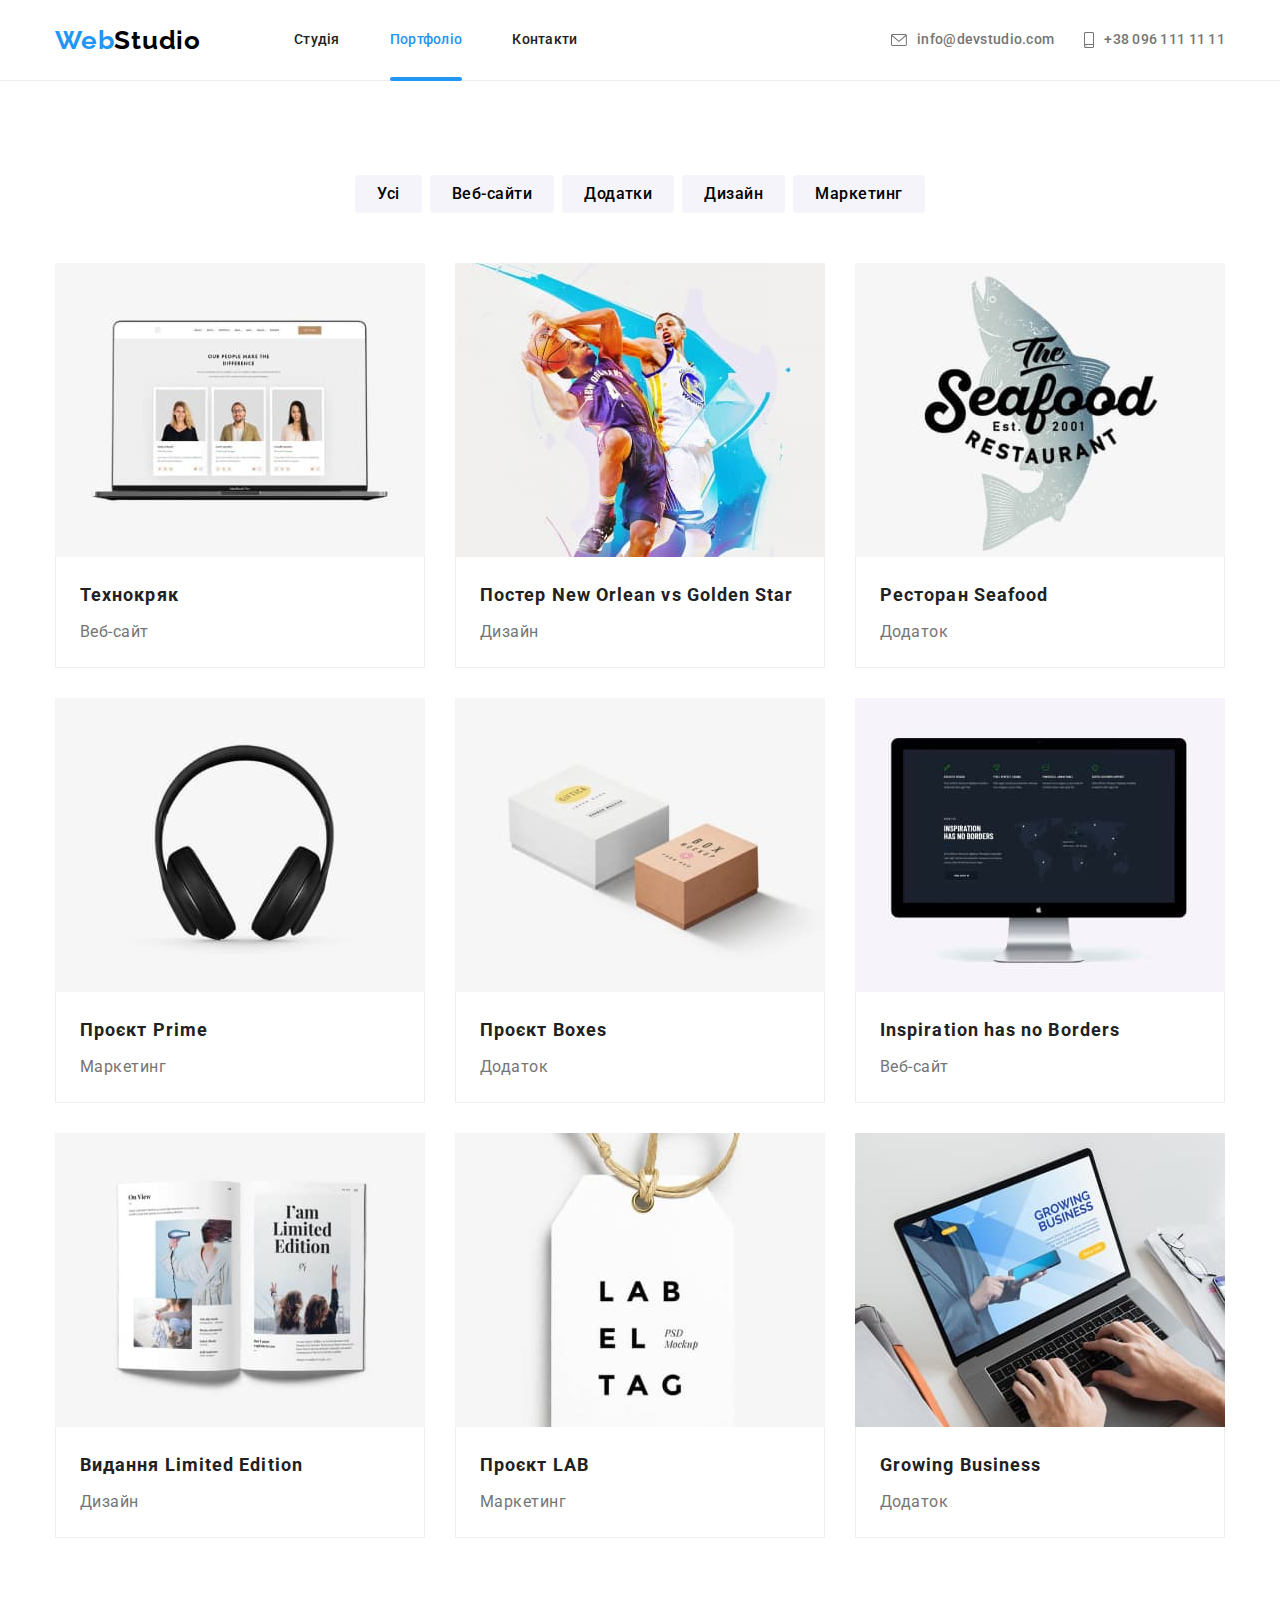
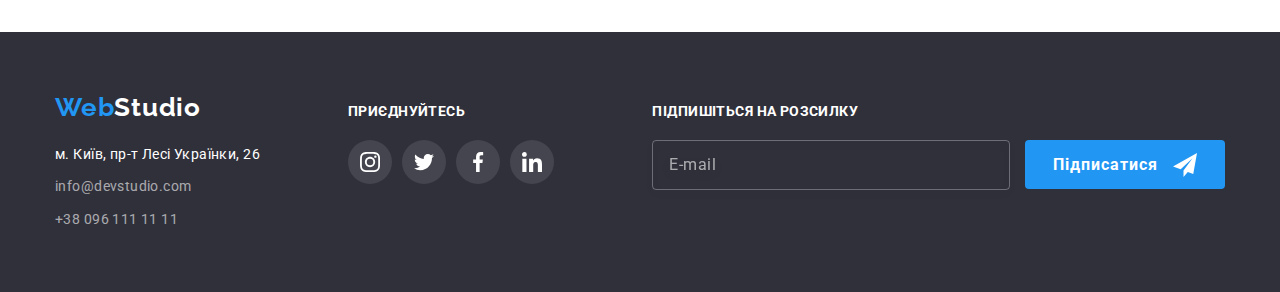
==== commit 404966f8: "finish__hw-7" ====
--- a/portfolio.html
+++ b/portfolio.html
@@ -5,7 +5,13 @@
     <meta http-equiv="X-UA-Compatible" content="IE=edge" />
     <meta name="viewport" content="width=device-width, initial-scale=1.0" />
     <title>WebStudio/Portfolio</title>
-      <link rel="stylesheet" href="./css/main.min.css" />
+    <link rel="preconnect" href="https://fonts.googleapis.com" />
+    <link rel="preconnect" href="https://fonts.gstatic.com" crossorigin />
+    <link
+      href="https://fonts.googleapis.com/css2?family=Raleway:wght@700&family=Roboto:wght@400;500;700;900&display=swap"
+      rel="stylesheet"
+    />
+    <link rel="stylesheet" href="./css/main.min.css" />
   </head>
 
   <body>
@@ -156,7 +162,12 @@
             <li class="portfolio-card__item">
               <a class="portfolio-card__link" href="#">
                 <div class="portfolio-card__overlay">
-                  <img class="portfolio-card__image" src="./images/work/box.jpg" alt="Коробки" width="370" />
+                  <img
+                    class="portfolio-card__image"
+                    src="./images/work/box.jpg"
+                    alt="Коробки"
+                    width="370"
+                  />
                   <p class="portfolio-card__text-overlay">
                     Ресурс пропонує комплексні пропозиції з різним рівнем функціоналу та сервісів.
                     Все це дозволить відвідувачу отримати вичерпні відомості про компанію чи
@@ -193,7 +204,12 @@
             <li class="portfolio-card__item">
               <a class="portfolio-card__link" href="#">
                 <div class="portfolio-card__overlay">
-                  <img class="portfolio-card__image" src="./images/work/book.jpg" alt="Книга" width="370" />
+                  <img
+                    class="portfolio-card__image"
+                    src="./images/work/book.jpg"
+                    alt="Книга"
+                    width="370"
+                  />
                   <p class="portfolio-card__text-overlay">
                     Ресурс пропонує комплексні пропозиції з різним рівнем функціоналу та сервісів.
                     Все це дозволить відвідувачу отримати вичерпні відомості про компанію чи
@@ -209,7 +225,12 @@
             <li class="portfolio-card__item">
               <a class="portfolio-card__link" href="#">
                 <div class="portfolio-card__overlay">
-                  <img class="portfolio-card__image" src="./images/work/tag.jpg" alt="Ярлик" width="370" />
+                  <img
+                    class="portfolio-card__image"
+                    src="./images/work/tag.jpg"
+                    alt="Ярлик"
+                    width="370"
+                  />
                   <p class="portfolio-card__text-overlay">
                     Ресурс пропонує комплексні пропозиції з різним рівнем функціоналу та сервісів.
                     Все це дозволить відвідувачу отримати вичерпні відомості про компанію чи
@@ -252,7 +273,8 @@
       <div class="container page-footer__container">
         <div>
           <a class="logo page-footer__logo" href="./index.html">
-            <span class="logo logo--color">Web</span>Studio</a>
+            <span class="logo logo--color">Web</span>Studio</a
+          >
           <address class="block-address">
             <ul class="block-address__list">
               <li class="block-address__item">
@@ -266,7 +288,9 @@
                 </a>
               </li>
               <li class="block-address__item">
-                <a class="block-address__link-mail" href="mailto:info@devstudio.com">info@devstudio.com</a>
+                <a class="block-address__link-mail" href="mailto:info@devstudio.com"
+                  >info@devstudio.com</a
+                >
               </li>
               <li class="block-address__item">
                 <a class="block-address__link-tel" href="tel:+380961111111">+38 096 111 11 11</a>
--- a/css/main.min.css
+++ b/css/main.min.css
@@ -1 +1 @@
-/*! modern-normalize v1.1.0 | MIT License | https://github.com/sindresorhus/modern-normalize */*,::before,::after{-webkit-box-sizing:border-box;box-sizing:border-box}html{line-height:1.15;-webkit-text-size-adjust:100%;-moz-tab-size:4;-o-tab-size:4;tab-size:4}body{margin:0;font-family:system-ui,-apple-system,"Segoe UI",Roboto,Helvetica,Arial,sans-serif,"Apple Color Emoji","Segoe UI Emoji"}hr{height:0;color:inherit}abbr[title]{-webkit-text-decoration:underline dotted;text-decoration:underline dotted}b,strong{font-weight:bolder}code,kbd,samp,pre{font-family:ui-monospace,SFMono-Regular,Consolas,"Liberation Mono",Menlo,monospace;font-size:1em}small{font-size:80%}sub,sup{font-size:75%;line-height:0;position:relative;vertical-align:baseline}sub{bottom:-0.25em}sup{top:-0.5em}table{text-indent:0;border-color:inherit}button,input,optgroup,select,textarea{font-family:inherit;font-size:100%;line-height:1.15;margin:0}button,select{text-transform:none}button,[type=button],[type=reset],[type=submit]{-webkit-appearance:button}::-moz-focus-inner{border-style:none;padding:0}:-moz-focusring{outline:1px dotted ButtonText}:-moz-ui-invalid{box-shadow:none}legend{padding:0}progress{vertical-align:baseline}::-webkit-inner-spin-button,::-webkit-outer-spin-button{height:auto}[type=search]{-webkit-appearance:textfield;outline-offset:-2px}::-webkit-search-decoration{-webkit-appearance:none}::-webkit-file-upload-button{-webkit-appearance:button;font:inherit}summary{display:list-item}a{text-decoration:none}a:active,a:focus{outline:none}button:active,button:focus{outline:none}input:focus{outline:none}img{display:block}ul{list-style:none;margin-top:0;margin-bottom:0;padding-left:0}p{margin-top:0;margin-bottom:0}h1,h2,h3,h4,h5,h6{margin-top:0;margin-bottom:0}@font-face{font-family:"Roboto";font-style:normal;font-weight:400;src:url();src:url("../../fonts/roboto/roboto-v30-latin_cyrillic-500.eot"),url("../../fonts/roboto/roboto-v30-latin_cyrillic-regular.eot?#iefix") format("embedded-opentype"),url("../../fonts/roboto/roboto-v30-latin_cyrillic-regular.woff2") format("woff2"),url("../../fonts//roboto/roboto-v30-latin_cyrillic-regular.woff") format("woff"),url("../../fonts/roboto/roboto-v30-latin_cyrillic-regular.ttf") format("truetype"),url("../../fonts/../roboto/roboto-v30-latin_cyrillic-regular.svg#Roboto") format("svg")}@font-face{font-family:"Roboto";font-style:normal;font-weight:500;src:url("../../fontsroboto//roboto-v30-latin_cyrillic-500.eot");src:local(""),url("../../fontsroboto//roboto-v30-latin_cyrillic-500.eot?#iefix") format("embedded-opentype"),url("../../fonts/roboto/roboto-v30-latin_cyrillic-500.woff2") format("woff2"),url("../../fonts/roboto/roboto-v30-latin_cyrillic-500.woff") format("woff"),url("../../fonts/roboto/roboto-v30-latin_cyrillic-500.ttf") format("truetype"),url("../../fonts/roboto/roboto-v30-latin_cyrillic-500.svg#Roboto") format("svg")}@font-face{font-family:"Roboto";font-style:normal;font-weight:700;src:url("../../fonts/roboto/roboto-v30-latin_cyrillic-700.eot");src:local(""),url("../../fonts/roboto/roboto-v30-latin_cyrillic-700.eot?#iefix") format("embedded-opentype"),url("../../fonts/roboto/roboto-v30-latin_cyrillic-700.woff2") format("woff2"),url("../../fonts/roboto/roboto-v30-latin_cyrillic-700.woff") format("woff"),url("../../fonts/roboto/roboto-v30-latin_cyrillic-700.ttf") format("truetype"),url("../../fonts/roboto/roboto-v30-latin_cyrillic-700.svg#Roboto") format("svg")}@font-face{font-family:"Roboto";font-style:normal;font-weight:900;src:url("../../fonts/roboto/roboto-v30-latin_cyrillic-900.eot");src:local(""),url("../../fonts/roboto/roboto-v30-latin_cyrillic-900.eot?#iefix") format("embedded-opentype"),url("../../fonts/roboto/roboto-v30-latin_cyrillic-900.woff2") format("woff2"),url("../../fonts/roboto/roboto-v30-latin_cyrillic-900.woff") format("woff"),url("../../fonts/roboto/roboto-v30-latin_cyrillic-900.ttf") format("truetype"),url("../../fonts/roboto/roboto-v30-latin_cyrillic-900.svg#Roboto") format("svg")}@font-face{font-family:"Raleway";font-style:normal;font-weight:700;src:url("../../fonts/raleway/raleway-v28-latin-700.eot");src:local(""),url("../../fonts/raleway/raleway-v28-latin-700.eot?#iefix") format("embedded-opentype"),url("../../fonts/raleway/raleway-v28-latin-700.woff2") format("woff2"),url("../../fonts/raleway/raleway-v28-latin-700.woff") format("woff"),url("../../fonts/raleway/raleway-v28-latin-700.ttf") format("truetype"),url("../../fonts/raleway/raleway-v28-latin-700.svg#Raleway") format("svg")}:root{--primary-titel-color: #212121;--primary-text-color: #757575;--logo-color: #000000;--primary-color: #ffffff;--secondary-background-color: #f5f4fa;--primary-background-color: #2f303a;--accent-color: #2196f3;--button-active-color: #188ce8;--header-border-color: #ececec;--card-border-color: #eeeeee;--icon-color: #afb1b8;--footer-contact-color: rgba(255, 255, 255, 0.6);--footer-icon-color: rgba(255, 255, 255, 0.1);--background-speciality-img: rgba(47, 48, 58, 0.8);--background-card-portfolio: rgba(33, 150, 243, 0.9);--background-backdrop: rgba(0, 0, 0, 0.2);--input-border-color: rgba(33, 33, 33, 0.2);--color-placeholder: rgba(117, 117, 117, 0.5)}.visually-hidden{position:absolute;white-space:nowrap;width:1px;height:1px;overflow:hidden;border:0;padding:0;clip:rect(0 0 0 0);-webkit-clip-path:inset(50%);clip-path:inset(50%);margin:-1px}body{font-size:14px;color:var(--primary-text-color);background-color:var(--primary-color)}.container{width:100%;max-width:1200px;margin-left:auto;margin-right:auto;padding-left:15px;padding-right:15px}.titel{margin-bottom:50px;font-weight:700;font-size:36px;line-height:1.16;text-align:center;letter-spacing:.03em;color:var(--primary-titel-color)}.logo{display:inline-block;font-family:"Raleway",sans-serif;font-weight:700;font-size:26px;line-height:1.19;letter-spacing:.03em;color:var(--logo-color)}.logo--color{color:var(--accent-color)}.page-footer__logo{margin-bottom:20px;color:var(--primary-color)}.button{padding:10px 32px;font-weight:700;font-size:16px;line-height:1.87;letter-spacing:.06em;text-align:center;cursor:pointer;color:var(--primary-color);background-color:var(--accent-color);border:none;border-radius:4px;-webkit-transition:background-color 250ms cubic-bezier(0.4, 0, 0.2, 1),-webkit-box-shadow 250ms cubic-bezier(0.4, 0, 0.2, 1);transition:background-color 250ms cubic-bezier(0.4, 0, 0.2, 1),-webkit-box-shadow 250ms cubic-bezier(0.4, 0, 0.2, 1);transition:box-shadow 250ms cubic-bezier(0.4, 0, 0.2, 1),background-color 250ms cubic-bezier(0.4, 0, 0.2, 1);transition:box-shadow 250ms cubic-bezier(0.4, 0, 0.2, 1),background-color 250ms cubic-bezier(0.4, 0, 0.2, 1),-webkit-box-shadow 250ms cubic-bezier(0.4, 0, 0.2, 1)}.button:hover,.button:focus{background-color:var(--button-active-color);-webkit-box-shadow:0px 4px 4px rgba(0,0,0,.15);box-shadow:0px 4px 4px rgba(0,0,0,.15)}.section-hero__button{display:block;margin-left:auto;margin-right:auto}.page-footer__button{padding:10px 28px}.button--icon{vertical-align:middle;margin-left:10px;fill:var(--primary-color)}.form-modal__button{display:-webkit-box;display:-ms-flexbox;display:flex;-webkit-box-align:center;-ms-flex-align:center;align-items:center;margin-left:auto;margin-right:auto;padding:10px 52px}.page-header{border-bottom:1px solid var(--header-border-color)}.page-header__container{display:-webkit-box;display:-ms-flexbox;display:flex;-webkit-box-align:center;-ms-flex-align:center;align-items:center}.nav{margin-left:93px}.nav__list{display:-webkit-box;display:-ms-flexbox;display:flex;gap:50px}.nav__link{display:block;padding-top:32px;padding-bottom:32px;position:relative;font-weight:500;line-height:1.14;letter-spacing:.02em;color:var(--primary-titel-color);-webkit-transition:color 250ms cubic-bezier(0.4, 0, 0.2, 1);transition:color 250ms cubic-bezier(0.4, 0, 0.2, 1)}.nav__link:hover,.nav__link:focus{color:var(--accent-color)}.nav__link--active{color:var(--accent-color)}.nav__link--active::after{content:"";position:absolute;left:0;bottom:-1px;width:100%;height:4px;border-radius:2px;background-color:var(--accent-color)}.contact{display:-webkit-box;display:-ms-flexbox;display:flex;margin-left:auto;gap:30px}.contact__link{display:-webkit-box;display:-ms-flexbox;display:flex;-webkit-box-align:center;-ms-flex-align:center;align-items:center;gap:10px;padding-top:32px;padding-bottom:32px;font-weight:500;line-height:1.14;letter-spacing:.02em;color:var(--primary-text-color);fill:var(--primary-text-color);-webkit-transition:color 250ms cubic-bezier(0.4, 0, 0.2, 1),fill 250ms cubic-bezier(0.4, 0, 0.2, 1);transition:color 250ms cubic-bezier(0.4, 0, 0.2, 1),fill 250ms cubic-bezier(0.4, 0, 0.2, 1)}.contact__link:hover,.contact__link:focus{color:var(--accent-color);fill:var(--accent-color)}.section-hero{padding-top:200px;padding-bottom:200px;max-width:1600px;height:600px;margin-left:auto;margin-right:auto;background-color:var(--primary-background-color);background-image:-webkit-gradient(linear, left top, right top, from(rgba(47, 48, 58, 0.4)), to(rgba(47, 48, 58, 0.4))),url(../images/hero/hero.jpg);background-image:linear-gradient(to right, rgba(47, 48, 58, 0.4), rgba(47, 48, 58, 0.4)),url(../images/hero/hero.jpg);background-repeat:no-repeat;background-position:center;background-size:cover}.section-hero__titel{display:block;max-width:696px;margin-left:auto;margin-right:auto;margin-bottom:30px;font-weight:900;font-size:44px;line-height:1.36;text-align:center;letter-spacing:.06em;text-transform:uppercase;color:var(--primary-color)}.section-advantage{padding-top:94px;padding-bottom:94px}.section-advantage__list{display:-webkit-box;display:-ms-flexbox;display:flex;-webkit-box-pack:justify;-ms-flex-pack:justify;justify-content:space-between}.section-advantage__item{width:calc((100% - 90px)/4)}.section-advantage__icon{display:-webkit-box;display:-ms-flexbox;display:flex;-webkit-box-pack:center;-ms-flex-pack:center;justify-content:center;-webkit-box-align:center;-ms-flex-align:center;align-items:center;height:120px;margin-bottom:30px;border-radius:4px;background-color:var(--secondary-background-color)}.section-advantage__subtitel{margin-bottom:10px;font-weight:700;font-size:14px;line-height:1.14;letter-spacing:.03em;text-transform:uppercase;color:var(--primary-titel-color)}.section-advantage__text{line-height:1.71;letter-spacing:.03em}.section-speciality{padding-top:0;padding-bottom:94px}.section-speciality__list{display:-webkit-box;display:-ms-flexbox;display:flex;gap:30px}.section-speciality__item{position:relative;overflow:hidden}.section-speciality__image{display:block;max-width:100%;height:auto}.section-speciality__overlay{position:absolute;left:0;bottom:0;width:100%;height:70px;display:-webkit-box;display:-ms-flexbox;display:flex;-webkit-box-pack:center;-ms-flex-pack:center;justify-content:center;-webkit-box-align:center;-ms-flex-align:center;align-items:center;font-weight:700;line-height:1.14;letter-spacing:.03em;text-transform:uppercase;color:var(--primary-color);background:var(--background-speciality-img);-webkit-transform:translateY(100%);transform:translateY(100%);-webkit-transition:-webkit-transform 250ms cubic-bezier(0.4, 0, 0.2, 1);transition:-webkit-transform 250ms cubic-bezier(0.4, 0, 0.2, 1);transition:transform 250ms cubic-bezier(0.4, 0, 0.2, 1);transition:transform 250ms cubic-bezier(0.4, 0, 0.2, 1), -webkit-transform 250ms cubic-bezier(0.4, 0, 0.2, 1)}.section-speciality__item:hover .section-speciality__overlay{-webkit-transform:translateY(0);transform:translateY(0)}.section-team{padding-top:94px;padding-bottom:94px;background-color:var(--secondary-background-color)}.card-team{display:-webkit-box;display:-ms-flexbox;display:flex;gap:30px}.card-team__item{background-color:var(--primary-color);-webkit-box-shadow:0px 1px 3px rgba(0,0,0,.12),0px 1px 1px rgba(0,0,0,.14),0px 2px 1px rgba(0,0,0,.2);box-shadow:0px 1px 3px rgba(0,0,0,.12),0px 1px 1px rgba(0,0,0,.14),0px 2px 1px rgba(0,0,0,.2);border-radius:0px 0px 4px 4px}.card-team__image{display:block;max-width:100%;height:auto}.card-team__desc{padding-top:30px;padding-bottom:30px}.card-team__name{margin-bottom:10px;font-weight:500;font-size:16px;line-height:1.18;letter-spacing:.03em;text-align:center;color:var(--primary-titel-color)}.card-team__position{margin-bottom:16px;font-size:16px;line-height:1.18;letter-spacing:.03em;text-align:center}.block-social{display:-webkit-box;display:-ms-flexbox;display:flex;-webkit-box-pack:center;-ms-flex-pack:center;justify-content:center;gap:10px}.block-social__item{width:44px;height:44px}.block-social__link{display:-webkit-box;display:-ms-flexbox;display:flex;-webkit-box-pack:center;-ms-flex-pack:center;justify-content:center;-webkit-box-align:center;-ms-flex-align:center;align-items:center;width:100%;height:100%;border-radius:50%;fill:var(--icon-color);-webkit-transition:fill 250ms cubic-bezier(0.4, 0, 0.2, 1),background-color 250ms cubic-bezier(0.4, 0, 0.2, 1);transition:fill 250ms cubic-bezier(0.4, 0, 0.2, 1),background-color 250ms cubic-bezier(0.4, 0, 0.2, 1)}.block-social__link:hover,.block-social__link:focus{fill:var(--primary-color);background-color:var(--accent-color)}.block-social__link--white-fill{fill:var(--primary-color);background:var(--footer-icon-color);-webkit-transition:background-color 250ms cubic-bezier(0.4, 0, 0.2, 1);transition:background-color 250ms cubic-bezier(0.4, 0, 0.2, 1)}.block-social__link--white-fill:hover,.block-social__link--white-fill:focus{background-color:var(--accent-color)}.section-clientage{padding-top:94px;padding-bottom:94px}.block-client{display:-webkit-box;display:-ms-flexbox;display:flex;gap:30px}.block-client__item{width:calc((100% - 150px)/6);height:92px;border-radius:4px}.block-client__link{display:-webkit-box;display:-ms-flexbox;display:flex;-webkit-box-pack:center;-ms-flex-pack:center;justify-content:center;-webkit-box-align:center;-ms-flex-align:center;align-items:center;width:100%;height:100%;fill:var(--icon-color);border:1px solid var(--icon-color);border-radius:4px;-webkit-transition:fill 250ms cubic-bezier(0.4, 0, 0.2, 1),border 250ms cubic-bezier(0.4, 0, 0.2, 1);transition:fill 250ms cubic-bezier(0.4, 0, 0.2, 1),border 250ms cubic-bezier(0.4, 0, 0.2, 1)}.block-client__link:hover,.block-client__link:focus{fill:var(--accent-color);border:1px solid var(--accent-color)}.filter{display:-webkit-box;display:-ms-flexbox;display:flex;-webkit-box-pack:center;-ms-flex-pack:center;justify-content:center;margin-bottom:50px;gap:8px}.filter__button{padding:6px 22px;font-family:inherit;font-weight:500;font-size:16px;line-height:1.62;text-align:center;letter-spacing:.03em;cursor:pointer;background-color:var(--secondary-background-color);border:rgba(0,0,0,0);border-radius:4px;-webkit-transition:background-color 250ms cubic-bezier(0.4, 0, 0.2, 1),color 250ms cubic-bezier(0.4, 0, 0.2, 1),-webkit-box-shadow 250ms cubic-bezier(0.4, 0, 0.2, 1);transition:background-color 250ms cubic-bezier(0.4, 0, 0.2, 1),color 250ms cubic-bezier(0.4, 0, 0.2, 1),-webkit-box-shadow 250ms cubic-bezier(0.4, 0, 0.2, 1);transition:background-color 250ms cubic-bezier(0.4, 0, 0.2, 1),color 250ms cubic-bezier(0.4, 0, 0.2, 1),box-shadow 250ms cubic-bezier(0.4, 0, 0.2, 1);transition:background-color 250ms cubic-bezier(0.4, 0, 0.2, 1),color 250ms cubic-bezier(0.4, 0, 0.2, 1),box-shadow 250ms cubic-bezier(0.4, 0, 0.2, 1),-webkit-box-shadow 250ms cubic-bezier(0.4, 0, 0.2, 1)}.filter__button:hover,.filter__button:focus{color:var(--primary-color);background-color:var(--accent-color);-webkit-box-shadow:0px 3px 1px rgba(0,0,0,.1),0px 1px 2px rgba(0,0,0,.08),0px 2px 2px rgba(0,0,0,.12);box-shadow:0px 3px 1px rgba(0,0,0,.1),0px 1px 2px rgba(0,0,0,.08),0px 2px 2px rgba(0,0,0,.12)}.section-portfolio{padding-top:94px;padding-bottom:94px}.portfolio-card{display:-webkit-box;display:-ms-flexbox;display:flex;-ms-flex-wrap:wrap;flex-wrap:wrap;gap:30px}.portfolio-card__item{width:calc((100% - 60px)/3)}.portfolio-card__link{display:block;width:100%;height:100%;-webkit-transition:-webkit-box-shadow 250ms cubic-bezier(0.4, 0, 0.2, 1);transition:-webkit-box-shadow 250ms cubic-bezier(0.4, 0, 0.2, 1);transition:box-shadow 250ms cubic-bezier(0.4, 0, 0.2, 1);transition:box-shadow 250ms cubic-bezier(0.4, 0, 0.2, 1), -webkit-box-shadow 250ms cubic-bezier(0.4, 0, 0.2, 1)}.portfolio-card__link:hover,.portfolio-card__link:focus{-webkit-box-shadow:0px 1px 1px rgba(0,0,0,.12),0px 4px 4px rgba(0,0,0,.06),1px 4px 6px rgba(0,0,0,.16);box-shadow:0px 1px 1px rgba(0,0,0,.12),0px 4px 4px rgba(0,0,0,.06),1px 4px 6px rgba(0,0,0,.16)}.portfolio-card__overlay{position:relative;overflow:hidden}.portfolio-card__image{display:block;max-width:100%;height:auto}.portfolio-card__text-overlay{position:absolute;top:0;left:0;width:100%;height:100%;padding:63px 24px;font-size:18px;line-height:1.55;letter-spacing:.03em;color:var(--primary-color);background-color:var(--background-card-portfolio);-webkit-transform:translateY(101%);transform:translateY(101%);-webkit-transition:-webkit-transform 250ms cubic-bezier(0.4, 0, 0.2, 1);transition:-webkit-transform 250ms cubic-bezier(0.4, 0, 0.2, 1);transition:transform 250ms cubic-bezier(0.4, 0, 0.2, 1);transition:transform 250ms cubic-bezier(0.4, 0, 0.2, 1), -webkit-transform 250ms cubic-bezier(0.4, 0, 0.2, 1)}.portfolio-card__link:hover .portfolio-card__text-overlay,.portfolio-card__link:hover .portfolio-card__text-overlay,.portfolio-card__link:focus .portfolio-card__text-overlay,.portfolio-card__link:focus .portfolio-card__text-overlay{-webkit-transform:translateY(0);transform:translateY(0)}.portfolio-card__desc{padding:20px 24px;border-bottom:1px solid var(--card-border-color);border-right:1px solid var(--card-border-color);border-left:1px solid var(--card-border-color)}.portfolio-card__titel{margin-bottom:4px;font-weight:700;font-size:18px;line-height:2;letter-spacing:.06em;color:var(--primary-titel-color)}.portfolio-card__text{font-size:16px;line-height:1.87;letter-spacing:.03em;color:var(--primary-text-color)}.page-footer{padding-top:60px;padding-bottom:60px;background-color:var(--primary-background-color)}.page-footer__container{display:-webkit-box;display:-ms-flexbox;display:flex;-webkit-box-align:baseline;-ms-flex-align:baseline;align-items:baseline}.block-address__item:not(:last-child){margin-bottom:9px}.block-address__link-map{font-style:normal;line-height:1.71;letter-spacing:.03em;color:var(--primary-color);-webkit-transition:color 250ms cubic-bezier(0.4, 0, 0.2, 1);transition:color 250ms cubic-bezier(0.4, 0, 0.2, 1)}.block-address__link-map:hover,.block-address__link-map:focus{color:var(--accent-color)}.block-address__link-mail{font-style:normal;line-height:1.71;letter-spacing:.03em;color:var(--footer-contact-color);-webkit-transition:color 250ms cubic-bezier(0.4, 0, 0.2, 1);transition:color 250ms cubic-bezier(0.4, 0, 0.2, 1)}.block-address__link-mail:hover,.block-address__link-mail:focus{color:var(--accent-color)}.block-address__link-tel{font-style:normal;line-height:1.71;letter-spacing:.03em;color:var(--footer-contact-color);-webkit-transition:color 250ms cubic-bezier(0.4, 0, 0.2, 1);transition:color 250ms cubic-bezier(0.4, 0, 0.2, 1)}.block-address__link-tel:hover,.block-address__link-tel:focus{color:var(--accent-color)}.page-footer__social-box{margin-left:88px}.page-footer__titel{margin-bottom:20px;font-weight:700;font-size:14px;line-height:1.14;letter-spacing:.03em;text-transform:uppercase;color:var(--primary-color)}.page-footer__form{margin-left:auto}.page-footer__label{display:block;margin-bottom:20px;font-weight:700;font-size:14px;line-height:1.14;letter-spacing:.03em;text-transform:uppercase;color:var(--primary-color)}.page-footer__input{width:358px;height:50px;margin-right:12px;padding:15px 16px;letter-spacing:.03em;color:var(--footer-contact-color);border:1px solid rgba(255,255,255,.3);-webkit-filter:drop-shadow(0px 4px 4px rgba(0, 0, 0, 0.15));filter:drop-shadow(0px 4px 4px rgba(0, 0, 0, 0.15));border-radius:4px;background-color:rgba(0,0,0,0);-webkit-transition:border-color 250ms cubic-bezier(0.4, 0, 0.2, 1);transition:border-color 250ms cubic-bezier(0.4, 0, 0.2, 1)}.page-footer__input::-webkit-input-placeholder{font-size:16px;line-height:1.25;letter-spacing:.03em;color:rgba(255,255,255,.6)}.page-footer__input::-moz-placeholder{font-size:16px;line-height:1.25;letter-spacing:.03em;color:rgba(255,255,255,.6)}.page-footer__input:-ms-input-placeholder{font-size:16px;line-height:1.25;letter-spacing:.03em;color:rgba(255,255,255,.6)}.page-footer__input::-ms-input-placeholder{font-size:16px;line-height:1.25;letter-spacing:.03em;color:rgba(255,255,255,.6)}.page-footer__input::placeholder{font-size:16px;line-height:1.25;letter-spacing:.03em;color:rgba(255,255,255,.6)}.page-footer__input:focus{border-color:var(--accent-color)}.backdrop{position:fixed;top:0;left:0;width:100%;height:100%;opacity:1;background-color:var(--background-backdrop);opacity:1;-webkit-transition:opacity 250ms cubic-bezier(0.4, 0, 0.2, 1),visibility 250ms cubic-bezier(0.4, 0, 0.2, 1);transition:opacity 250ms cubic-bezier(0.4, 0, 0.2, 1),visibility 250ms cubic-bezier(0.4, 0, 0.2, 1)}.backdrop.is-hidden{visibility:hidden;opacity:0;pointer-events:none}.backdrop.is-hidden .modal{-webkit-transform:translate(-50%, -50%) scale(0.8);transform:translate(-50%, -50%) scale(0.8)}.modal{position:absolute;top:50%;left:50%;width:528px;height:581px;padding:40px;-webkit-transform:translate(-50%, -50%) scale(1);transform:translate(-50%, -50%) scale(1);-webkit-transition:-webkit-transform 250ms cubic-bezier(0.4, 0, 0.2, 1);transition:-webkit-transform 250ms cubic-bezier(0.4, 0, 0.2, 1);transition:transform 250ms cubic-bezier(0.4, 0, 0.2, 1);transition:transform 250ms cubic-bezier(0.4, 0, 0.2, 1), -webkit-transform 250ms cubic-bezier(0.4, 0, 0.2, 1);border-radius:4px;-webkit-box-shadow:0px 1px 3px rgba(0,0,0,.12),0px 1px 1px rgba(0,0,0,.14),0px 2px 1px rgba(0,0,0,.2);box-shadow:0px 1px 3px rgba(0,0,0,.12),0px 1px 1px rgba(0,0,0,.14),0px 2px 1px rgba(0,0,0,.2);background-color:var(--primary-color)}.modal__button-close{position:absolute;top:8px;right:8px;display:-webkit-box;display:-ms-flexbox;display:flex;-webkit-box-pack:center;-ms-flex-pack:center;justify-content:center;-webkit-box-align:center;-ms-flex-align:center;align-items:center;width:30px;height:30px;cursor:pointer;fill:var(--logo-color);background-color:var(--primary-color);border:1px solid rgba(0,0,0,.1);border-radius:50%;-webkit-transition:fill 250ms cubic-bezier(0.4, 0, 0.2, 1);transition:fill 250ms cubic-bezier(0.4, 0, 0.2, 1)}.modal__button-close:hover,.modal__button-close:focus{fill:var(--accent-color)}.modal__titel{margin-bottom:12px;font-weight:700;font-size:20px;line-height:1.15;text-align:center;letter-spacing:.03em;color:var(--primary-titel-color)}.form-modal__label{display:inline-block;margin-bottom:4px;font-size:12px;line-height:1.16;letter-spacing:.01em;color:var(--primary-text-color)}.form-modal__input-box{position:relative;margin-bottom:10px}.form-modal__input{width:100%;height:40px;padding:12px 12px 12px 42px;border:1px solid var(--input-border-color);border-radius:4px;-webkit-transition:border-color 250ms cubic-bezier(0.4, 0, 0.2, 1);transition:border-color 250ms cubic-bezier(0.4, 0, 0.2, 1)}.form-modal__input:focus{border-color:var(--accent-color)}.form-modal__icon{position:absolute;top:50%;left:12px;-webkit-transform:translateY(-50%);transform:translateY(-50%);fill:var(--primary-titel-color);-webkit-transition:fill 250ms cubic-bezier(0.4, 0, 0.2, 1);transition:fill 250ms cubic-bezier(0.4, 0, 0.2, 1)}.form-modal__input:focus+.form-modal__icon{fill:var(--accent-color)}.form-modal__textarea{width:100%;height:120px;margin-bottom:20px;padding:12px 16px;resize:none;border:1px solid var(--input-border-color);border-radius:4px;outline:none;-webkit-transition:border-color 250ms cubic-bezier(0.4, 0, 0.2, 1);transition:border-color 250ms cubic-bezier(0.4, 0, 0.2, 1)}.form-modal__textarea:focus{border-color:var(--accent-color)}.form-modal__textarea::-webkit-input-placeholder{font-size:12px;line-height:1.16;letter-spacing:.01em;color:var(--color-placeholder)}.form-modal__textarea::-moz-placeholder{font-size:12px;line-height:1.16;letter-spacing:.01em;color:var(--color-placeholder)}.form-modal__textarea:-ms-input-placeholder{font-size:12px;line-height:1.16;letter-spacing:.01em;color:var(--color-placeholder)}.form-modal__textarea::-ms-input-placeholder{font-size:12px;line-height:1.16;letter-spacing:.01em;color:var(--color-placeholder)}.form-modal__textarea::placeholder{font-size:12px;line-height:1.16;letter-spacing:.01em;color:var(--color-placeholder)}.form-modal__checkbox{display:-webkit-box;display:-ms-flexbox;display:flex;-webkit-box-align:center;-ms-flex-align:center;align-items:center;gap:8.38px;margin-bottom:30px}.form-modal__checkbox-input{position:absolute;width:1px;height:1px;margin:-1px;padding:0;border:0;clip:rect(0 0 0 0);overflow:hidden}.form-modal__checkbox-icon{width:16px;height:15px;cursor:pointer;border:2px solid var(--primary-titel-color);border-radius:4px}.form-modal__checkbox-input:focus+.form-modal__checkbox-icon{border-color:var(--accent-color)}.form-modal__checkbox-input:checked+.form-modal__checkbox-icon{background-color:var(--accent-color);background-image:url(../images/icon\ check.svg);background-position:center;background-repeat:no-repeat;background-origin:border-box;border-color:var(--accent-color)}.form-modal__checkbox-text{font-size:14px;line-height:1.71;letter-spacing:.03em;color:var(--primary-text-color)}.form-modal__link{text-decoration:underline;color:var(--accent-color)}.form-modal__link:hover,.form-modal__link:focus{color:var(--button-active-color)}/*# sourceMappingURL=main.min.css.map */+/*! modern-normalize v1.1.0 | MIT License | https://github.com/sindresorhus/modern-normalize */*,::before,::after{-webkit-box-sizing:border-box;box-sizing:border-box}html{line-height:1.15;-webkit-text-size-adjust:100%;-moz-tab-size:4;-o-tab-size:4;tab-size:4}body{margin:0;font-family:system-ui,-apple-system,"Segoe UI",Roboto,Helvetica,Arial,sans-serif,"Apple Color Emoji","Segoe UI Emoji"}hr{height:0;color:inherit}abbr[title]{-webkit-text-decoration:underline dotted;text-decoration:underline dotted}b,strong{font-weight:bolder}code,kbd,samp,pre{font-family:ui-monospace,SFMono-Regular,Consolas,"Liberation Mono",Menlo,monospace;font-size:1em}small{font-size:80%}sub,sup{font-size:75%;line-height:0;position:relative;vertical-align:baseline}sub{bottom:-0.25em}sup{top:-0.5em}table{text-indent:0;border-color:inherit}button,input,optgroup,select,textarea{font-family:inherit;font-size:100%;line-height:1.15;margin:0}button,select{text-transform:none}button,[type=button],[type=reset],[type=submit]{-webkit-appearance:button}::-moz-focus-inner{border-style:none;padding:0}:-moz-focusring{outline:1px dotted ButtonText}:-moz-ui-invalid{box-shadow:none}legend{padding:0}progress{vertical-align:baseline}::-webkit-inner-spin-button,::-webkit-outer-spin-button{height:auto}[type=search]{-webkit-appearance:textfield;outline-offset:-2px}::-webkit-search-decoration{-webkit-appearance:none}::-webkit-file-upload-button{-webkit-appearance:button;font:inherit}summary{display:list-item}a{text-decoration:none}a:active,a:focus{outline:none}button:active,button:focus{outline:none}input:focus{outline:none}img{display:block}ul{list-style:none;margin-top:0;margin-bottom:0;padding-left:0}p{margin-top:0;margin-bottom:0}h1,h2,h3,h4,h5,h6{margin-top:0;margin-bottom:0}:root{--primary-titel-color: #212121;--primary-text-color: #757575;--logo-color: #000000;--primary-color: #ffffff;--secondary-background-color: #f5f4fa;--primary-background-color: #2f303a;--accent-color: #2196f3;--button-active-color: #188ce8;--header-border-color: #ececec;--card-border-color: #eeeeee;--icon-color: #afb1b8;--footer-contact-color: rgba(255, 255, 255, 0.6);--footer-icon-color: rgba(255, 255, 255, 0.1);--background-speciality-img: rgba(47, 48, 58, 0.8);--background-card-portfolio: rgba(33, 150, 243, 0.9);--background-backdrop: rgba(0, 0, 0, 0.2);--input-border-color: rgba(33, 33, 33, 0.2);--color-placeholder: rgba(117, 117, 117, 0.5)}body{font-family:"Roboto",sans-serif;font-size:14px;color:var(--primary-text-color);background-color:var(--primary-color)}.container{width:100%;max-width:1200px;margin-left:auto;margin-right:auto;padding-left:15px;padding-right:15px}.titel{margin-bottom:50px;font-weight:700;font-size:36px;line-height:1.16;text-align:center;letter-spacing:.03em;color:var(--primary-titel-color)}.logo{display:inline-block;font-family:"Raleway",sans-serif;font-weight:700;font-size:26px;line-height:1.19;letter-spacing:.03em;color:var(--logo-color)}.logo--color{color:var(--accent-color)}.page-footer__logo{margin-bottom:20px;color:var(--primary-color)}.button{padding:10px 32px;font-weight:700;font-size:16px;line-height:1.87;letter-spacing:.06em;text-align:center;cursor:pointer;color:var(--primary-color);background-color:var(--accent-color);border:none;border-radius:4px;-webkit-transition:background-color 250ms cubic-bezier(0.4, 0, 0.2, 1),-webkit-box-shadow 250ms cubic-bezier(0.4, 0, 0.2, 1);transition:background-color 250ms cubic-bezier(0.4, 0, 0.2, 1),-webkit-box-shadow 250ms cubic-bezier(0.4, 0, 0.2, 1);transition:box-shadow 250ms cubic-bezier(0.4, 0, 0.2, 1),background-color 250ms cubic-bezier(0.4, 0, 0.2, 1);transition:box-shadow 250ms cubic-bezier(0.4, 0, 0.2, 1),background-color 250ms cubic-bezier(0.4, 0, 0.2, 1),-webkit-box-shadow 250ms cubic-bezier(0.4, 0, 0.2, 1)}.button:hover,.button:focus{background-color:var(--button-active-color);-webkit-box-shadow:0px 4px 4px rgba(0,0,0,.15);box-shadow:0px 4px 4px rgba(0,0,0,.15)}.section-hero__button{display:block;margin-left:auto;margin-right:auto}.page-footer__button{padding:10px 28px}.button--icon{vertical-align:middle;margin-left:10px;fill:var(--primary-color)}.form-modal__button{display:-webkit-box;display:-ms-flexbox;display:flex;-webkit-box-align:center;-ms-flex-align:center;align-items:center;margin-left:auto;margin-right:auto;padding:10px 52px}.visually-hidden{position:absolute;white-space:nowrap;width:1px;height:1px;overflow:hidden;border:0;padding:0;clip:rect(0 0 0 0);-webkit-clip-path:inset(50%);clip-path:inset(50%);margin:-1px}.page-header{border-bottom:1px solid var(--header-border-color)}.page-header__container{display:-webkit-box;display:-ms-flexbox;display:flex;-webkit-box-align:center;-ms-flex-align:center;align-items:center}.nav{margin-left:93px}.nav__list{display:-webkit-box;display:-ms-flexbox;display:flex;gap:50px}.nav__link{display:block;padding-top:32px;padding-bottom:32px;position:relative;font-weight:500;line-height:1.14;letter-spacing:.02em;color:var(--primary-titel-color);-webkit-transition:color 250ms cubic-bezier(0.4, 0, 0.2, 1);transition:color 250ms cubic-bezier(0.4, 0, 0.2, 1)}.nav__link:hover,.nav__link:focus{color:var(--accent-color)}.nav__link--active{color:var(--accent-color)}.nav__link--active::after{content:"";position:absolute;left:0;bottom:-1px;width:100%;height:4px;border-radius:2px;background-color:var(--accent-color)}.contact{display:-webkit-box;display:-ms-flexbox;display:flex;margin-left:auto;gap:30px}.contact__link{display:-webkit-box;display:-ms-flexbox;display:flex;-webkit-box-align:center;-ms-flex-align:center;align-items:center;gap:10px;padding-top:32px;padding-bottom:32px;font-weight:500;line-height:1.14;letter-spacing:.02em;color:var(--primary-text-color);fill:var(--primary-text-color);-webkit-transition:color 250ms cubic-bezier(0.4, 0, 0.2, 1),fill 250ms cubic-bezier(0.4, 0, 0.2, 1);transition:color 250ms cubic-bezier(0.4, 0, 0.2, 1),fill 250ms cubic-bezier(0.4, 0, 0.2, 1)}.contact__link:hover,.contact__link:focus{color:var(--accent-color);fill:var(--accent-color)}.section-hero{padding-top:200px;padding-bottom:200px;max-width:1600px;height:600px;margin-left:auto;margin-right:auto;background-color:var(--primary-background-color);background-image:-webkit-gradient(linear, left top, right top, from(rgba(47, 48, 58, 0.4)), to(rgba(47, 48, 58, 0.4))),url(../images/hero/hero.jpg);background-image:linear-gradient(to right, rgba(47, 48, 58, 0.4), rgba(47, 48, 58, 0.4)),url(../images/hero/hero.jpg);background-repeat:no-repeat;background-position:center;background-size:cover}.section-hero__titel{display:block;max-width:696px;margin-left:auto;margin-right:auto;margin-bottom:30px;font-weight:900;font-size:44px;line-height:1.36;text-align:center;letter-spacing:.06em;text-transform:uppercase;color:var(--primary-color)}.section-advantage{padding-top:94px;padding-bottom:94px}.section-advantage__list{display:-webkit-box;display:-ms-flexbox;display:flex;-webkit-box-pack:justify;-ms-flex-pack:justify;justify-content:space-between}.section-advantage__item{width:calc((100% - 90px)/4)}.section-advantage__icon{display:-webkit-box;display:-ms-flexbox;display:flex;-webkit-box-pack:center;-ms-flex-pack:center;justify-content:center;-webkit-box-align:center;-ms-flex-align:center;align-items:center;height:120px;margin-bottom:30px;border-radius:4px;background-color:var(--secondary-background-color)}.section-advantage__subtitel{margin-bottom:10px;font-weight:700;font-size:14px;line-height:1.14;letter-spacing:.03em;text-transform:uppercase;color:var(--primary-titel-color)}.section-advantage__text{line-height:1.71;letter-spacing:.03em}.section-speciality{padding-top:0;padding-bottom:94px}.section-speciality__list{display:-webkit-box;display:-ms-flexbox;display:flex;gap:30px}.section-speciality__item{position:relative;overflow:hidden}.section-speciality__image{display:block;max-width:100%;height:auto}.section-speciality__overlay{position:absolute;left:0;bottom:0;width:100%;height:70px;display:-webkit-box;display:-ms-flexbox;display:flex;-webkit-box-pack:center;-ms-flex-pack:center;justify-content:center;-webkit-box-align:center;-ms-flex-align:center;align-items:center;font-weight:700;line-height:1.14;letter-spacing:.03em;text-transform:uppercase;color:var(--primary-color);background:var(--background-speciality-img);-webkit-transform:translateY(100%);transform:translateY(100%);-webkit-transition:-webkit-transform 250ms cubic-bezier(0.4, 0, 0.2, 1);transition:-webkit-transform 250ms cubic-bezier(0.4, 0, 0.2, 1);transition:transform 250ms cubic-bezier(0.4, 0, 0.2, 1);transition:transform 250ms cubic-bezier(0.4, 0, 0.2, 1), -webkit-transform 250ms cubic-bezier(0.4, 0, 0.2, 1)}.section-speciality__item:hover .section-speciality__overlay{-webkit-transform:translateY(0);transform:translateY(0)}.section-team{padding-top:94px;padding-bottom:94px;background-color:var(--secondary-background-color)}.card-team{display:-webkit-box;display:-ms-flexbox;display:flex;gap:30px}.card-team__item{background-color:var(--primary-color);-webkit-box-shadow:0px 1px 3px rgba(0,0,0,.12),0px 1px 1px rgba(0,0,0,.14),0px 2px 1px rgba(0,0,0,.2);box-shadow:0px 1px 3px rgba(0,0,0,.12),0px 1px 1px rgba(0,0,0,.14),0px 2px 1px rgba(0,0,0,.2);border-radius:0px 0px 4px 4px}.card-team__image{display:block;max-width:100%;height:auto}.card-team__desc{padding-top:30px;padding-bottom:30px}.card-team__name{margin-bottom:10px;font-weight:500;font-size:16px;line-height:1.18;letter-spacing:.03em;text-align:center;color:var(--primary-titel-color)}.card-team__position{margin-bottom:16px;font-size:16px;line-height:1.18;letter-spacing:.03em;text-align:center}.block-social{display:-webkit-box;display:-ms-flexbox;display:flex;-webkit-box-pack:center;-ms-flex-pack:center;justify-content:center;gap:10px}.block-social__item{width:44px;height:44px}.block-social__link{display:-webkit-box;display:-ms-flexbox;display:flex;-webkit-box-pack:center;-ms-flex-pack:center;justify-content:center;-webkit-box-align:center;-ms-flex-align:center;align-items:center;width:100%;height:100%;border-radius:50%;fill:var(--icon-color);-webkit-transition:fill 250ms cubic-bezier(0.4, 0, 0.2, 1),background-color 250ms cubic-bezier(0.4, 0, 0.2, 1);transition:fill 250ms cubic-bezier(0.4, 0, 0.2, 1),background-color 250ms cubic-bezier(0.4, 0, 0.2, 1)}.block-social__link:hover,.block-social__link:focus{fill:var(--primary-color);background-color:var(--accent-color)}.block-social__link--white-fill{fill:var(--primary-color);background:var(--footer-icon-color);-webkit-transition:background-color 250ms cubic-bezier(0.4, 0, 0.2, 1);transition:background-color 250ms cubic-bezier(0.4, 0, 0.2, 1)}.block-social__link--white-fill:hover,.block-social__link--white-fill:focus{background-color:var(--accent-color)}.section-clientage{padding-top:94px;padding-bottom:94px}.block-client{display:-webkit-box;display:-ms-flexbox;display:flex;gap:30px}.block-client__item{width:calc((100% - 150px)/6);height:92px;border-radius:4px}.block-client__link{display:-webkit-box;display:-ms-flexbox;display:flex;-webkit-box-pack:center;-ms-flex-pack:center;justify-content:center;-webkit-box-align:center;-ms-flex-align:center;align-items:center;width:100%;height:100%;fill:var(--icon-color);border:1px solid var(--icon-color);border-radius:4px;-webkit-transition:fill 250ms cubic-bezier(0.4, 0, 0.2, 1),border 250ms cubic-bezier(0.4, 0, 0.2, 1);transition:fill 250ms cubic-bezier(0.4, 0, 0.2, 1),border 250ms cubic-bezier(0.4, 0, 0.2, 1)}.block-client__link:hover,.block-client__link:focus{fill:var(--accent-color);border:1px solid var(--accent-color)}.filter{display:-webkit-box;display:-ms-flexbox;display:flex;-webkit-box-pack:center;-ms-flex-pack:center;justify-content:center;margin-bottom:50px;gap:8px}.filter__button{padding:6px 22px;font-family:inherit;font-weight:500;font-size:16px;line-height:1.62;text-align:center;letter-spacing:.03em;cursor:pointer;background-color:var(--secondary-background-color);border:rgba(0,0,0,0);border-radius:4px;-webkit-transition:background-color 250ms cubic-bezier(0.4, 0, 0.2, 1),color 250ms cubic-bezier(0.4, 0, 0.2, 1),-webkit-box-shadow 250ms cubic-bezier(0.4, 0, 0.2, 1);transition:background-color 250ms cubic-bezier(0.4, 0, 0.2, 1),color 250ms cubic-bezier(0.4, 0, 0.2, 1),-webkit-box-shadow 250ms cubic-bezier(0.4, 0, 0.2, 1);transition:background-color 250ms cubic-bezier(0.4, 0, 0.2, 1),color 250ms cubic-bezier(0.4, 0, 0.2, 1),box-shadow 250ms cubic-bezier(0.4, 0, 0.2, 1);transition:background-color 250ms cubic-bezier(0.4, 0, 0.2, 1),color 250ms cubic-bezier(0.4, 0, 0.2, 1),box-shadow 250ms cubic-bezier(0.4, 0, 0.2, 1),-webkit-box-shadow 250ms cubic-bezier(0.4, 0, 0.2, 1)}.filter__button:hover,.filter__button:focus{color:var(--primary-color);background-color:var(--accent-color);-webkit-box-shadow:0px 3px 1px rgba(0,0,0,.1),0px 1px 2px rgba(0,0,0,.08),0px 2px 2px rgba(0,0,0,.12);box-shadow:0px 3px 1px rgba(0,0,0,.1),0px 1px 2px rgba(0,0,0,.08),0px 2px 2px rgba(0,0,0,.12)}.section-portfolio{padding-top:94px;padding-bottom:94px}.portfolio-card{display:-webkit-box;display:-ms-flexbox;display:flex;-ms-flex-wrap:wrap;flex-wrap:wrap;gap:30px}.portfolio-card__item{width:calc((100% - 60px)/3)}.portfolio-card__link{display:block;width:100%;height:100%;-webkit-transition:-webkit-box-shadow 250ms cubic-bezier(0.4, 0, 0.2, 1);transition:-webkit-box-shadow 250ms cubic-bezier(0.4, 0, 0.2, 1);transition:box-shadow 250ms cubic-bezier(0.4, 0, 0.2, 1);transition:box-shadow 250ms cubic-bezier(0.4, 0, 0.2, 1), -webkit-box-shadow 250ms cubic-bezier(0.4, 0, 0.2, 1)}.portfolio-card__link:hover,.portfolio-card__link:focus{-webkit-box-shadow:0px 1px 1px rgba(0,0,0,.12),0px 4px 4px rgba(0,0,0,.06),1px 4px 6px rgba(0,0,0,.16);box-shadow:0px 1px 1px rgba(0,0,0,.12),0px 4px 4px rgba(0,0,0,.06),1px 4px 6px rgba(0,0,0,.16)}.portfolio-card__overlay{position:relative;overflow:hidden}.portfolio-card__image{display:block;max-width:100%;height:auto}.portfolio-card__text-overlay{position:absolute;top:0;left:0;width:100%;height:100%;padding:63px 24px;font-size:18px;line-height:1.55;letter-spacing:.03em;color:var(--primary-color);background-color:var(--background-card-portfolio);-webkit-transform:translateY(101%);transform:translateY(101%);-webkit-transition:-webkit-transform 250ms cubic-bezier(0.4, 0, 0.2, 1);transition:-webkit-transform 250ms cubic-bezier(0.4, 0, 0.2, 1);transition:transform 250ms cubic-bezier(0.4, 0, 0.2, 1);transition:transform 250ms cubic-bezier(0.4, 0, 0.2, 1), -webkit-transform 250ms cubic-bezier(0.4, 0, 0.2, 1)}.portfolio-card__link:hover .portfolio-card__text-overlay,.portfolio-card__link:hover .portfolio-card__text-overlay,.portfolio-card__link:focus .portfolio-card__text-overlay,.portfolio-card__link:focus .portfolio-card__text-overlay{-webkit-transform:translateY(0);transform:translateY(0)}.portfolio-card__desc{padding:20px 24px;border-bottom:1px solid var(--card-border-color);border-right:1px solid var(--card-border-color);border-left:1px solid var(--card-border-color)}.portfolio-card__titel{margin-bottom:4px;font-weight:700;font-size:18px;line-height:2;letter-spacing:.06em;color:var(--primary-titel-color)}.portfolio-card__text{font-size:16px;line-height:1.87;letter-spacing:.03em;color:var(--primary-text-color)}.page-footer{padding-top:60px;padding-bottom:60px;background-color:var(--primary-background-color)}.page-footer__container{display:-webkit-box;display:-ms-flexbox;display:flex;-webkit-box-align:baseline;-ms-flex-align:baseline;align-items:baseline}.block-address__item:not(:last-child){margin-bottom:9px}.block-address__link-map{font-style:normal;line-height:1.71;letter-spacing:.03em;color:var(--primary-color);-webkit-transition:color 250ms cubic-bezier(0.4, 0, 0.2, 1);transition:color 250ms cubic-bezier(0.4, 0, 0.2, 1)}.block-address__link-map:hover,.block-address__link-map:focus{color:var(--accent-color)}.block-address__link-mail{font-style:normal;line-height:1.71;letter-spacing:.03em;color:var(--footer-contact-color);-webkit-transition:color 250ms cubic-bezier(0.4, 0, 0.2, 1);transition:color 250ms cubic-bezier(0.4, 0, 0.2, 1)}.block-address__link-mail:hover,.block-address__link-mail:focus{color:var(--accent-color)}.block-address__link-tel{font-style:normal;line-height:1.71;letter-spacing:.03em;color:var(--footer-contact-color);-webkit-transition:color 250ms cubic-bezier(0.4, 0, 0.2, 1);transition:color 250ms cubic-bezier(0.4, 0, 0.2, 1)}.block-address__link-tel:hover,.block-address__link-tel:focus{color:var(--accent-color)}.page-footer__social-box{margin-left:88px}.page-footer__titel{margin-bottom:20px;font-weight:700;font-size:14px;line-height:1.14;letter-spacing:.03em;text-transform:uppercase;color:var(--primary-color)}.page-footer__form{margin-left:auto}.page-footer__label{display:block;margin-bottom:20px;font-weight:700;font-size:14px;line-height:1.14;letter-spacing:.03em;text-transform:uppercase;color:var(--primary-color)}.page-footer__input{width:358px;height:50px;margin-right:12px;padding:15px 16px;letter-spacing:.03em;color:var(--footer-contact-color);border:1px solid rgba(255,255,255,.3);-webkit-filter:drop-shadow(0px 4px 4px rgba(0, 0, 0, 0.15));filter:drop-shadow(0px 4px 4px rgba(0, 0, 0, 0.15));border-radius:4px;background-color:rgba(0,0,0,0);-webkit-transition:border-color 250ms cubic-bezier(0.4, 0, 0.2, 1);transition:border-color 250ms cubic-bezier(0.4, 0, 0.2, 1)}.page-footer__input::-webkit-input-placeholder{font-size:16px;line-height:1.25;letter-spacing:.03em;color:rgba(255,255,255,.6)}.page-footer__input::-moz-placeholder{font-size:16px;line-height:1.25;letter-spacing:.03em;color:rgba(255,255,255,.6)}.page-footer__input:-ms-input-placeholder{font-size:16px;line-height:1.25;letter-spacing:.03em;color:rgba(255,255,255,.6)}.page-footer__input::-ms-input-placeholder{font-size:16px;line-height:1.25;letter-spacing:.03em;color:rgba(255,255,255,.6)}.page-footer__input::placeholder{font-size:16px;line-height:1.25;letter-spacing:.03em;color:rgba(255,255,255,.6)}.page-footer__input:focus{border-color:var(--accent-color)}.backdrop{position:fixed;top:0;left:0;width:100%;height:100%;opacity:1;background-color:var(--background-backdrop);opacity:1;-webkit-transition:opacity 250ms cubic-bezier(0.4, 0, 0.2, 1),visibility 250ms cubic-bezier(0.4, 0, 0.2, 1);transition:opacity 250ms cubic-bezier(0.4, 0, 0.2, 1),visibility 250ms cubic-bezier(0.4, 0, 0.2, 1)}.backdrop.is-hidden{visibility:hidden;opacity:0;pointer-events:none}.backdrop.is-hidden .modal{-webkit-transform:translate(-50%, -50%) scale(0.8);transform:translate(-50%, -50%) scale(0.8)}.modal{position:absolute;top:50%;left:50%;width:528px;height:581px;padding:40px;-webkit-transform:translate(-50%, -50%) scale(1);transform:translate(-50%, -50%) scale(1);-webkit-transition:-webkit-transform 250ms cubic-bezier(0.4, 0, 0.2, 1);transition:-webkit-transform 250ms cubic-bezier(0.4, 0, 0.2, 1);transition:transform 250ms cubic-bezier(0.4, 0, 0.2, 1);transition:transform 250ms cubic-bezier(0.4, 0, 0.2, 1), -webkit-transform 250ms cubic-bezier(0.4, 0, 0.2, 1);border-radius:4px;-webkit-box-shadow:0px 1px 3px rgba(0,0,0,.12),0px 1px 1px rgba(0,0,0,.14),0px 2px 1px rgba(0,0,0,.2);box-shadow:0px 1px 3px rgba(0,0,0,.12),0px 1px 1px rgba(0,0,0,.14),0px 2px 1px rgba(0,0,0,.2);background-color:var(--primary-color)}.modal__button-close{position:absolute;top:8px;right:8px;display:-webkit-box;display:-ms-flexbox;display:flex;-webkit-box-pack:center;-ms-flex-pack:center;justify-content:center;-webkit-box-align:center;-ms-flex-align:center;align-items:center;width:30px;height:30px;cursor:pointer;fill:var(--logo-color);background-color:var(--primary-color);border:1px solid rgba(0,0,0,.1);border-radius:50%;-webkit-transition:fill 250ms cubic-bezier(0.4, 0, 0.2, 1);transition:fill 250ms cubic-bezier(0.4, 0, 0.2, 1)}.modal__button-close:hover,.modal__button-close:focus{fill:var(--accent-color)}.modal__titel{margin-bottom:12px;font-weight:700;font-size:20px;line-height:1.15;text-align:center;letter-spacing:.03em;color:var(--primary-titel-color)}.form-modal__label{display:inline-block;margin-bottom:4px;font-size:12px;line-height:1.16;letter-spacing:.01em;color:var(--primary-text-color)}.form-modal__input-box{position:relative;margin-bottom:10px}.form-modal__input{width:100%;height:40px;padding:12px 12px 12px 42px;border:1px solid var(--input-border-color);border-radius:4px;-webkit-transition:border-color 250ms cubic-bezier(0.4, 0, 0.2, 1);transition:border-color 250ms cubic-bezier(0.4, 0, 0.2, 1)}.form-modal__input:focus{border-color:var(--accent-color)}.form-modal__icon{position:absolute;top:50%;left:12px;-webkit-transform:translateY(-50%);transform:translateY(-50%);fill:var(--primary-titel-color);-webkit-transition:fill 250ms cubic-bezier(0.4, 0, 0.2, 1);transition:fill 250ms cubic-bezier(0.4, 0, 0.2, 1)}.form-modal__input:focus+.form-modal__icon{fill:var(--accent-color)}.form-modal__textarea{width:100%;height:120px;margin-bottom:20px;padding:12px 16px;resize:none;border:1px solid var(--input-border-color);border-radius:4px;outline:none;-webkit-transition:border-color 250ms cubic-bezier(0.4, 0, 0.2, 1);transition:border-color 250ms cubic-bezier(0.4, 0, 0.2, 1)}.form-modal__textarea:focus{border-color:var(--accent-color)}.form-modal__textarea::-webkit-input-placeholder{font-size:12px;line-height:1.16;letter-spacing:.01em;color:var(--color-placeholder)}.form-modal__textarea::-moz-placeholder{font-size:12px;line-height:1.16;letter-spacing:.01em;color:var(--color-placeholder)}.form-modal__textarea:-ms-input-placeholder{font-size:12px;line-height:1.16;letter-spacing:.01em;color:var(--color-placeholder)}.form-modal__textarea::-ms-input-placeholder{font-size:12px;line-height:1.16;letter-spacing:.01em;color:var(--color-placeholder)}.form-modal__textarea::placeholder{font-size:12px;line-height:1.16;letter-spacing:.01em;color:var(--color-placeholder)}.form-modal__checkbox{display:-webkit-box;display:-ms-flexbox;display:flex;-webkit-box-align:center;-ms-flex-align:center;align-items:center;gap:8.38px;margin-bottom:30px}.form-modal__checkbox-input{position:absolute;width:1px;height:1px;margin:-1px;padding:0;border:0;clip:rect(0 0 0 0);overflow:hidden}.form-modal__checkbox-icon{width:16px;height:15px;cursor:pointer;border:2px solid var(--primary-titel-color);border-radius:4px}.form-modal__checkbox-input:focus+.form-modal__checkbox-icon{border-color:var(--accent-color)}.form-modal__checkbox-input:checked+.form-modal__checkbox-icon{background-color:var(--accent-color);background-image:url(../images/icon\ check.svg);background-position:center;background-repeat:no-repeat;background-origin:border-box;border-color:var(--accent-color)}.form-modal__checkbox-text{font-size:14px;line-height:1.71;letter-spacing:.03em;color:var(--primary-text-color)}.form-modal__link{text-decoration:underline;color:var(--accent-color)}.form-modal__link:hover,.form-modal__link:focus{color:var(--button-active-color)}/*# sourceMappingURL=main.min.css.map */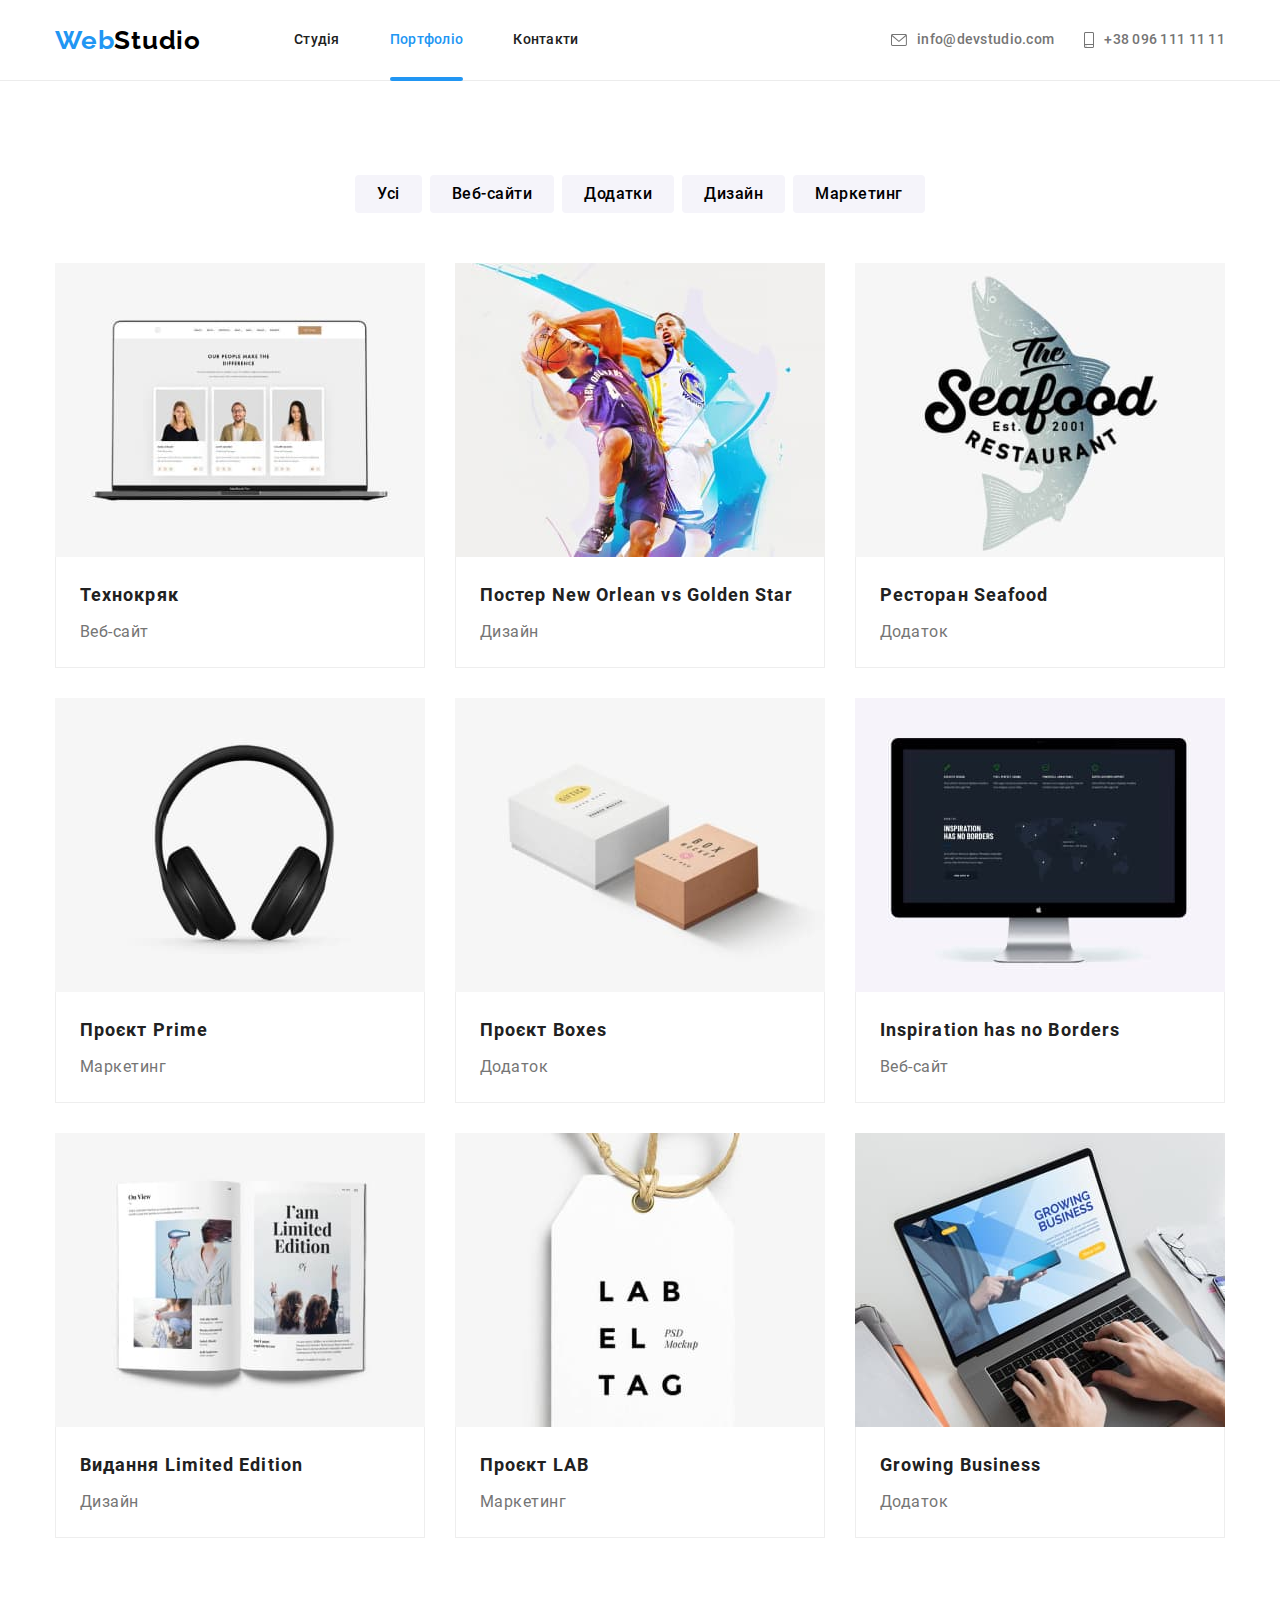
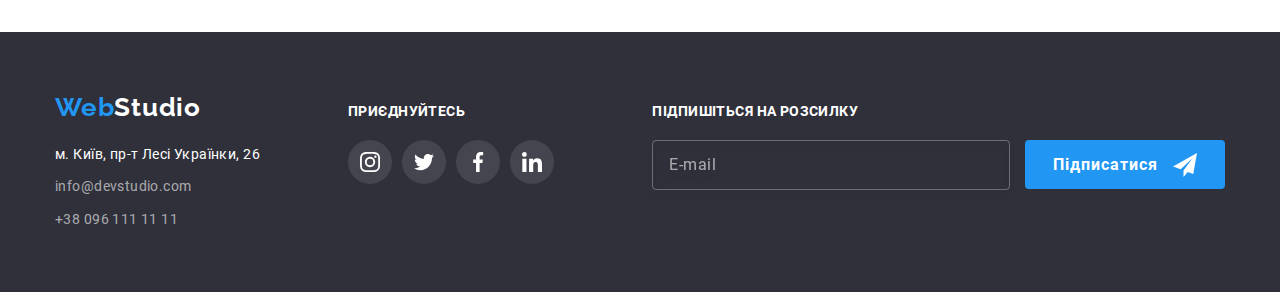
==== commit a4a9ddbf: "finish--hw7" ====
--- a/portfolio.html
+++ b/portfolio.html
@@ -5,12 +5,12 @@
     <meta http-equiv="X-UA-Compatible" content="IE=edge" />
     <meta name="viewport" content="width=device-width, initial-scale=1.0" />
     <title>WebStudio/Portfolio</title>
-    <link rel="preconnect" href="https://fonts.googleapis.com" />
+    <!-- <link rel="preconnect" href="https://fonts.googleapis.com" />
     <link rel="preconnect" href="https://fonts.gstatic.com" crossorigin />
     <link
       href="https://fonts.googleapis.com/css2?family=Raleway:wght@700&family=Roboto:wght@400;500;700;900&display=swap"
       rel="stylesheet"
-    />
+    /> -->
     <link rel="stylesheet" href="./css/main.min.css" />
   </head>
 
--- a/css/main.min.css
+++ b/css/main.min.css
@@ -1 +1 @@
-/*! modern-normalize v1.1.0 | MIT License | https://github.com/sindresorhus/modern-normalize */*,::before,::after{-webkit-box-sizing:border-box;box-sizing:border-box}html{line-height:1.15;-webkit-text-size-adjust:100%;-moz-tab-size:4;-o-tab-size:4;tab-size:4}body{margin:0;font-family:system-ui,-apple-system,"Segoe UI",Roboto,Helvetica,Arial,sans-serif,"Apple Color Emoji","Segoe UI Emoji"}hr{height:0;color:inherit}abbr[title]{-webkit-text-decoration:underline dotted;text-decoration:underline dotted}b,strong{font-weight:bolder}code,kbd,samp,pre{font-family:ui-monospace,SFMono-Regular,Consolas,"Liberation Mono",Menlo,monospace;font-size:1em}small{font-size:80%}sub,sup{font-size:75%;line-height:0;position:relative;vertical-align:baseline}sub{bottom:-0.25em}sup{top:-0.5em}table{text-indent:0;border-color:inherit}button,input,optgroup,select,textarea{font-family:inherit;font-size:100%;line-height:1.15;margin:0}button,select{text-transform:none}button,[type=button],[type=reset],[type=submit]{-webkit-appearance:button}::-moz-focus-inner{border-style:none;padding:0}:-moz-focusring{outline:1px dotted ButtonText}:-moz-ui-invalid{box-shadow:none}legend{padding:0}progress{vertical-align:baseline}::-webkit-inner-spin-button,::-webkit-outer-spin-button{height:auto}[type=search]{-webkit-appearance:textfield;outline-offset:-2px}::-webkit-search-decoration{-webkit-appearance:none}::-webkit-file-upload-button{-webkit-appearance:button;font:inherit}summary{display:list-item}a{text-decoration:none}a:active,a:focus{outline:none}button:active,button:focus{outline:none}input:focus{outline:none}img{display:block}ul{list-style:none;margin-top:0;margin-bottom:0;padding-left:0}p{margin-top:0;margin-bottom:0}h1,h2,h3,h4,h5,h6{margin-top:0;margin-bottom:0}:root{--primary-titel-color: #212121;--primary-text-color: #757575;--logo-color: #000000;--primary-color: #ffffff;--secondary-background-color: #f5f4fa;--primary-background-color: #2f303a;--accent-color: #2196f3;--button-active-color: #188ce8;--header-border-color: #ececec;--card-border-color: #eeeeee;--icon-color: #afb1b8;--footer-contact-color: rgba(255, 255, 255, 0.6);--footer-icon-color: rgba(255, 255, 255, 0.1);--background-speciality-img: rgba(47, 48, 58, 0.8);--background-card-portfolio: rgba(33, 150, 243, 0.9);--background-backdrop: rgba(0, 0, 0, 0.2);--input-border-color: rgba(33, 33, 33, 0.2);--color-placeholder: rgba(117, 117, 117, 0.5)}body{font-family:"Roboto",sans-serif;font-size:14px;color:var(--primary-text-color);background-color:var(--primary-color)}.container{width:100%;max-width:1200px;margin-left:auto;margin-right:auto;padding-left:15px;padding-right:15px}.titel{margin-bottom:50px;font-weight:700;font-size:36px;line-height:1.16;text-align:center;letter-spacing:.03em;color:var(--primary-titel-color)}.logo{display:inline-block;font-family:"Raleway",sans-serif;font-weight:700;font-size:26px;line-height:1.19;letter-spacing:.03em;color:var(--logo-color)}.logo--color{color:var(--accent-color)}.page-footer__logo{margin-bottom:20px;color:var(--primary-color)}.button{padding:10px 32px;font-weight:700;font-size:16px;line-height:1.87;letter-spacing:.06em;text-align:center;cursor:pointer;color:var(--primary-color);background-color:var(--accent-color);border:none;border-radius:4px;-webkit-transition:background-color 250ms cubic-bezier(0.4, 0, 0.2, 1),-webkit-box-shadow 250ms cubic-bezier(0.4, 0, 0.2, 1);transition:background-color 250ms cubic-bezier(0.4, 0, 0.2, 1),-webkit-box-shadow 250ms cubic-bezier(0.4, 0, 0.2, 1);transition:box-shadow 250ms cubic-bezier(0.4, 0, 0.2, 1),background-color 250ms cubic-bezier(0.4, 0, 0.2, 1);transition:box-shadow 250ms cubic-bezier(0.4, 0, 0.2, 1),background-color 250ms cubic-bezier(0.4, 0, 0.2, 1),-webkit-box-shadow 250ms cubic-bezier(0.4, 0, 0.2, 1)}.button:hover,.button:focus{background-color:var(--button-active-color);-webkit-box-shadow:0px 4px 4px rgba(0,0,0,.15);box-shadow:0px 4px 4px rgba(0,0,0,.15)}.section-hero__button{display:block;margin-left:auto;margin-right:auto}.page-footer__button{padding:10px 28px}.button--icon{vertical-align:middle;margin-left:10px;fill:var(--primary-color)}.form-modal__button{display:-webkit-box;display:-ms-flexbox;display:flex;-webkit-box-align:center;-ms-flex-align:center;align-items:center;margin-left:auto;margin-right:auto;padding:10px 52px}.visually-hidden{position:absolute;white-space:nowrap;width:1px;height:1px;overflow:hidden;border:0;padding:0;clip:rect(0 0 0 0);-webkit-clip-path:inset(50%);clip-path:inset(50%);margin:-1px}.page-header{border-bottom:1px solid var(--header-border-color)}.page-header__container{display:-webkit-box;display:-ms-flexbox;display:flex;-webkit-box-align:center;-ms-flex-align:center;align-items:center}.nav{margin-left:93px}.nav__list{display:-webkit-box;display:-ms-flexbox;display:flex;gap:50px}.nav__link{display:block;padding-top:32px;padding-bottom:32px;position:relative;font-weight:500;line-height:1.14;letter-spacing:.02em;color:var(--primary-titel-color);-webkit-transition:color 250ms cubic-bezier(0.4, 0, 0.2, 1);transition:color 250ms cubic-bezier(0.4, 0, 0.2, 1)}.nav__link:hover,.nav__link:focus{color:var(--accent-color)}.nav__link--active{color:var(--accent-color)}.nav__link--active::after{content:"";position:absolute;left:0;bottom:-1px;width:100%;height:4px;border-radius:2px;background-color:var(--accent-color)}.contact{display:-webkit-box;display:-ms-flexbox;display:flex;margin-left:auto;gap:30px}.contact__link{display:-webkit-box;display:-ms-flexbox;display:flex;-webkit-box-align:center;-ms-flex-align:center;align-items:center;gap:10px;padding-top:32px;padding-bottom:32px;font-weight:500;line-height:1.14;letter-spacing:.02em;color:var(--primary-text-color);fill:var(--primary-text-color);-webkit-transition:color 250ms cubic-bezier(0.4, 0, 0.2, 1),fill 250ms cubic-bezier(0.4, 0, 0.2, 1);transition:color 250ms cubic-bezier(0.4, 0, 0.2, 1),fill 250ms cubic-bezier(0.4, 0, 0.2, 1)}.contact__link:hover,.contact__link:focus{color:var(--accent-color);fill:var(--accent-color)}.section-hero{padding-top:200px;padding-bottom:200px;max-width:1600px;height:600px;margin-left:auto;margin-right:auto;background-color:var(--primary-background-color);background-image:-webkit-gradient(linear, left top, right top, from(rgba(47, 48, 58, 0.4)), to(rgba(47, 48, 58, 0.4))),url(../images/hero/hero.jpg);background-image:linear-gradient(to right, rgba(47, 48, 58, 0.4), rgba(47, 48, 58, 0.4)),url(../images/hero/hero.jpg);background-repeat:no-repeat;background-position:center;background-size:cover}.section-hero__titel{display:block;max-width:696px;margin-left:auto;margin-right:auto;margin-bottom:30px;font-weight:900;font-size:44px;line-height:1.36;text-align:center;letter-spacing:.06em;text-transform:uppercase;color:var(--primary-color)}.section-advantage{padding-top:94px;padding-bottom:94px}.section-advantage__list{display:-webkit-box;display:-ms-flexbox;display:flex;-webkit-box-pack:justify;-ms-flex-pack:justify;justify-content:space-between}.section-advantage__item{width:calc((100% - 90px)/4)}.section-advantage__icon{display:-webkit-box;display:-ms-flexbox;display:flex;-webkit-box-pack:center;-ms-flex-pack:center;justify-content:center;-webkit-box-align:center;-ms-flex-align:center;align-items:center;height:120px;margin-bottom:30px;border-radius:4px;background-color:var(--secondary-background-color)}.section-advantage__subtitel{margin-bottom:10px;font-weight:700;font-size:14px;line-height:1.14;letter-spacing:.03em;text-transform:uppercase;color:var(--primary-titel-color)}.section-advantage__text{line-height:1.71;letter-spacing:.03em}.section-speciality{padding-top:0;padding-bottom:94px}.section-speciality__list{display:-webkit-box;display:-ms-flexbox;display:flex;gap:30px}.section-speciality__item{position:relative;overflow:hidden}.section-speciality__image{display:block;max-width:100%;height:auto}.section-speciality__overlay{position:absolute;left:0;bottom:0;width:100%;height:70px;display:-webkit-box;display:-ms-flexbox;display:flex;-webkit-box-pack:center;-ms-flex-pack:center;justify-content:center;-webkit-box-align:center;-ms-flex-align:center;align-items:center;font-weight:700;line-height:1.14;letter-spacing:.03em;text-transform:uppercase;color:var(--primary-color);background:var(--background-speciality-img);-webkit-transform:translateY(100%);transform:translateY(100%);-webkit-transition:-webkit-transform 250ms cubic-bezier(0.4, 0, 0.2, 1);transition:-webkit-transform 250ms cubic-bezier(0.4, 0, 0.2, 1);transition:transform 250ms cubic-bezier(0.4, 0, 0.2, 1);transition:transform 250ms cubic-bezier(0.4, 0, 0.2, 1), -webkit-transform 250ms cubic-bezier(0.4, 0, 0.2, 1)}.section-speciality__item:hover .section-speciality__overlay{-webkit-transform:translateY(0);transform:translateY(0)}.section-team{padding-top:94px;padding-bottom:94px;background-color:var(--secondary-background-color)}.card-team{display:-webkit-box;display:-ms-flexbox;display:flex;gap:30px}.card-team__item{background-color:var(--primary-color);-webkit-box-shadow:0px 1px 3px rgba(0,0,0,.12),0px 1px 1px rgba(0,0,0,.14),0px 2px 1px rgba(0,0,0,.2);box-shadow:0px 1px 3px rgba(0,0,0,.12),0px 1px 1px rgba(0,0,0,.14),0px 2px 1px rgba(0,0,0,.2);border-radius:0px 0px 4px 4px}.card-team__image{display:block;max-width:100%;height:auto}.card-team__desc{padding-top:30px;padding-bottom:30px}.card-team__name{margin-bottom:10px;font-weight:500;font-size:16px;line-height:1.18;letter-spacing:.03em;text-align:center;color:var(--primary-titel-color)}.card-team__position{margin-bottom:16px;font-size:16px;line-height:1.18;letter-spacing:.03em;text-align:center}.block-social{display:-webkit-box;display:-ms-flexbox;display:flex;-webkit-box-pack:center;-ms-flex-pack:center;justify-content:center;gap:10px}.block-social__item{width:44px;height:44px}.block-social__link{display:-webkit-box;display:-ms-flexbox;display:flex;-webkit-box-pack:center;-ms-flex-pack:center;justify-content:center;-webkit-box-align:center;-ms-flex-align:center;align-items:center;width:100%;height:100%;border-radius:50%;fill:var(--icon-color);-webkit-transition:fill 250ms cubic-bezier(0.4, 0, 0.2, 1),background-color 250ms cubic-bezier(0.4, 0, 0.2, 1);transition:fill 250ms cubic-bezier(0.4, 0, 0.2, 1),background-color 250ms cubic-bezier(0.4, 0, 0.2, 1)}.block-social__link:hover,.block-social__link:focus{fill:var(--primary-color);background-color:var(--accent-color)}.block-social__link--white-fill{fill:var(--primary-color);background:var(--footer-icon-color);-webkit-transition:background-color 250ms cubic-bezier(0.4, 0, 0.2, 1);transition:background-color 250ms cubic-bezier(0.4, 0, 0.2, 1)}.block-social__link--white-fill:hover,.block-social__link--white-fill:focus{background-color:var(--accent-color)}.section-clientage{padding-top:94px;padding-bottom:94px}.block-client{display:-webkit-box;display:-ms-flexbox;display:flex;gap:30px}.block-client__item{width:calc((100% - 150px)/6);height:92px;border-radius:4px}.block-client__link{display:-webkit-box;display:-ms-flexbox;display:flex;-webkit-box-pack:center;-ms-flex-pack:center;justify-content:center;-webkit-box-align:center;-ms-flex-align:center;align-items:center;width:100%;height:100%;fill:var(--icon-color);border:1px solid var(--icon-color);border-radius:4px;-webkit-transition:fill 250ms cubic-bezier(0.4, 0, 0.2, 1),border 250ms cubic-bezier(0.4, 0, 0.2, 1);transition:fill 250ms cubic-bezier(0.4, 0, 0.2, 1),border 250ms cubic-bezier(0.4, 0, 0.2, 1)}.block-client__link:hover,.block-client__link:focus{fill:var(--accent-color);border:1px solid var(--accent-color)}.filter{display:-webkit-box;display:-ms-flexbox;display:flex;-webkit-box-pack:center;-ms-flex-pack:center;justify-content:center;margin-bottom:50px;gap:8px}.filter__button{padding:6px 22px;font-family:inherit;font-weight:500;font-size:16px;line-height:1.62;text-align:center;letter-spacing:.03em;cursor:pointer;background-color:var(--secondary-background-color);border:rgba(0,0,0,0);border-radius:4px;-webkit-transition:background-color 250ms cubic-bezier(0.4, 0, 0.2, 1),color 250ms cubic-bezier(0.4, 0, 0.2, 1),-webkit-box-shadow 250ms cubic-bezier(0.4, 0, 0.2, 1);transition:background-color 250ms cubic-bezier(0.4, 0, 0.2, 1),color 250ms cubic-bezier(0.4, 0, 0.2, 1),-webkit-box-shadow 250ms cubic-bezier(0.4, 0, 0.2, 1);transition:background-color 250ms cubic-bezier(0.4, 0, 0.2, 1),color 250ms cubic-bezier(0.4, 0, 0.2, 1),box-shadow 250ms cubic-bezier(0.4, 0, 0.2, 1);transition:background-color 250ms cubic-bezier(0.4, 0, 0.2, 1),color 250ms cubic-bezier(0.4, 0, 0.2, 1),box-shadow 250ms cubic-bezier(0.4, 0, 0.2, 1),-webkit-box-shadow 250ms cubic-bezier(0.4, 0, 0.2, 1)}.filter__button:hover,.filter__button:focus{color:var(--primary-color);background-color:var(--accent-color);-webkit-box-shadow:0px 3px 1px rgba(0,0,0,.1),0px 1px 2px rgba(0,0,0,.08),0px 2px 2px rgba(0,0,0,.12);box-shadow:0px 3px 1px rgba(0,0,0,.1),0px 1px 2px rgba(0,0,0,.08),0px 2px 2px rgba(0,0,0,.12)}.section-portfolio{padding-top:94px;padding-bottom:94px}.portfolio-card{display:-webkit-box;display:-ms-flexbox;display:flex;-ms-flex-wrap:wrap;flex-wrap:wrap;gap:30px}.portfolio-card__item{width:calc((100% - 60px)/3)}.portfolio-card__link{display:block;width:100%;height:100%;-webkit-transition:-webkit-box-shadow 250ms cubic-bezier(0.4, 0, 0.2, 1);transition:-webkit-box-shadow 250ms cubic-bezier(0.4, 0, 0.2, 1);transition:box-shadow 250ms cubic-bezier(0.4, 0, 0.2, 1);transition:box-shadow 250ms cubic-bezier(0.4, 0, 0.2, 1), -webkit-box-shadow 250ms cubic-bezier(0.4, 0, 0.2, 1)}.portfolio-card__link:hover,.portfolio-card__link:focus{-webkit-box-shadow:0px 1px 1px rgba(0,0,0,.12),0px 4px 4px rgba(0,0,0,.06),1px 4px 6px rgba(0,0,0,.16);box-shadow:0px 1px 1px rgba(0,0,0,.12),0px 4px 4px rgba(0,0,0,.06),1px 4px 6px rgba(0,0,0,.16)}.portfolio-card__overlay{position:relative;overflow:hidden}.portfolio-card__image{display:block;max-width:100%;height:auto}.portfolio-card__text-overlay{position:absolute;top:0;left:0;width:100%;height:100%;padding:63px 24px;font-size:18px;line-height:1.55;letter-spacing:.03em;color:var(--primary-color);background-color:var(--background-card-portfolio);-webkit-transform:translateY(101%);transform:translateY(101%);-webkit-transition:-webkit-transform 250ms cubic-bezier(0.4, 0, 0.2, 1);transition:-webkit-transform 250ms cubic-bezier(0.4, 0, 0.2, 1);transition:transform 250ms cubic-bezier(0.4, 0, 0.2, 1);transition:transform 250ms cubic-bezier(0.4, 0, 0.2, 1), -webkit-transform 250ms cubic-bezier(0.4, 0, 0.2, 1)}.portfolio-card__link:hover .portfolio-card__text-overlay,.portfolio-card__link:hover .portfolio-card__text-overlay,.portfolio-card__link:focus .portfolio-card__text-overlay,.portfolio-card__link:focus .portfolio-card__text-overlay{-webkit-transform:translateY(0);transform:translateY(0)}.portfolio-card__desc{padding:20px 24px;border-bottom:1px solid var(--card-border-color);border-right:1px solid var(--card-border-color);border-left:1px solid var(--card-border-color)}.portfolio-card__titel{margin-bottom:4px;font-weight:700;font-size:18px;line-height:2;letter-spacing:.06em;color:var(--primary-titel-color)}.portfolio-card__text{font-size:16px;line-height:1.87;letter-spacing:.03em;color:var(--primary-text-color)}.page-footer{padding-top:60px;padding-bottom:60px;background-color:var(--primary-background-color)}.page-footer__container{display:-webkit-box;display:-ms-flexbox;display:flex;-webkit-box-align:baseline;-ms-flex-align:baseline;align-items:baseline}.block-address__item:not(:last-child){margin-bottom:9px}.block-address__link-map{font-style:normal;line-height:1.71;letter-spacing:.03em;color:var(--primary-color);-webkit-transition:color 250ms cubic-bezier(0.4, 0, 0.2, 1);transition:color 250ms cubic-bezier(0.4, 0, 0.2, 1)}.block-address__link-map:hover,.block-address__link-map:focus{color:var(--accent-color)}.block-address__link-mail{font-style:normal;line-height:1.71;letter-spacing:.03em;color:var(--footer-contact-color);-webkit-transition:color 250ms cubic-bezier(0.4, 0, 0.2, 1);transition:color 250ms cubic-bezier(0.4, 0, 0.2, 1)}.block-address__link-mail:hover,.block-address__link-mail:focus{color:var(--accent-color)}.block-address__link-tel{font-style:normal;line-height:1.71;letter-spacing:.03em;color:var(--footer-contact-color);-webkit-transition:color 250ms cubic-bezier(0.4, 0, 0.2, 1);transition:color 250ms cubic-bezier(0.4, 0, 0.2, 1)}.block-address__link-tel:hover,.block-address__link-tel:focus{color:var(--accent-color)}.page-footer__social-box{margin-left:88px}.page-footer__titel{margin-bottom:20px;font-weight:700;font-size:14px;line-height:1.14;letter-spacing:.03em;text-transform:uppercase;color:var(--primary-color)}.page-footer__form{margin-left:auto}.page-footer__label{display:block;margin-bottom:20px;font-weight:700;font-size:14px;line-height:1.14;letter-spacing:.03em;text-transform:uppercase;color:var(--primary-color)}.page-footer__input{width:358px;height:50px;margin-right:12px;padding:15px 16px;letter-spacing:.03em;color:var(--footer-contact-color);border:1px solid rgba(255,255,255,.3);-webkit-filter:drop-shadow(0px 4px 4px rgba(0, 0, 0, 0.15));filter:drop-shadow(0px 4px 4px rgba(0, 0, 0, 0.15));border-radius:4px;background-color:rgba(0,0,0,0);-webkit-transition:border-color 250ms cubic-bezier(0.4, 0, 0.2, 1);transition:border-color 250ms cubic-bezier(0.4, 0, 0.2, 1)}.page-footer__input::-webkit-input-placeholder{font-size:16px;line-height:1.25;letter-spacing:.03em;color:rgba(255,255,255,.6)}.page-footer__input::-moz-placeholder{font-size:16px;line-height:1.25;letter-spacing:.03em;color:rgba(255,255,255,.6)}.page-footer__input:-ms-input-placeholder{font-size:16px;line-height:1.25;letter-spacing:.03em;color:rgba(255,255,255,.6)}.page-footer__input::-ms-input-placeholder{font-size:16px;line-height:1.25;letter-spacing:.03em;color:rgba(255,255,255,.6)}.page-footer__input::placeholder{font-size:16px;line-height:1.25;letter-spacing:.03em;color:rgba(255,255,255,.6)}.page-footer__input:focus{border-color:var(--accent-color)}.backdrop{position:fixed;top:0;left:0;width:100%;height:100%;opacity:1;background-color:var(--background-backdrop);opacity:1;-webkit-transition:opacity 250ms cubic-bezier(0.4, 0, 0.2, 1),visibility 250ms cubic-bezier(0.4, 0, 0.2, 1);transition:opacity 250ms cubic-bezier(0.4, 0, 0.2, 1),visibility 250ms cubic-bezier(0.4, 0, 0.2, 1)}.backdrop.is-hidden{visibility:hidden;opacity:0;pointer-events:none}.backdrop.is-hidden .modal{-webkit-transform:translate(-50%, -50%) scale(0.8);transform:translate(-50%, -50%) scale(0.8)}.modal{position:absolute;top:50%;left:50%;width:528px;height:581px;padding:40px;-webkit-transform:translate(-50%, -50%) scale(1);transform:translate(-50%, -50%) scale(1);-webkit-transition:-webkit-transform 250ms cubic-bezier(0.4, 0, 0.2, 1);transition:-webkit-transform 250ms cubic-bezier(0.4, 0, 0.2, 1);transition:transform 250ms cubic-bezier(0.4, 0, 0.2, 1);transition:transform 250ms cubic-bezier(0.4, 0, 0.2, 1), -webkit-transform 250ms cubic-bezier(0.4, 0, 0.2, 1);border-radius:4px;-webkit-box-shadow:0px 1px 3px rgba(0,0,0,.12),0px 1px 1px rgba(0,0,0,.14),0px 2px 1px rgba(0,0,0,.2);box-shadow:0px 1px 3px rgba(0,0,0,.12),0px 1px 1px rgba(0,0,0,.14),0px 2px 1px rgba(0,0,0,.2);background-color:var(--primary-color)}.modal__button-close{position:absolute;top:8px;right:8px;display:-webkit-box;display:-ms-flexbox;display:flex;-webkit-box-pack:center;-ms-flex-pack:center;justify-content:center;-webkit-box-align:center;-ms-flex-align:center;align-items:center;width:30px;height:30px;cursor:pointer;fill:var(--logo-color);background-color:var(--primary-color);border:1px solid rgba(0,0,0,.1);border-radius:50%;-webkit-transition:fill 250ms cubic-bezier(0.4, 0, 0.2, 1);transition:fill 250ms cubic-bezier(0.4, 0, 0.2, 1)}.modal__button-close:hover,.modal__button-close:focus{fill:var(--accent-color)}.modal__titel{margin-bottom:12px;font-weight:700;font-size:20px;line-height:1.15;text-align:center;letter-spacing:.03em;color:var(--primary-titel-color)}.form-modal__label{display:inline-block;margin-bottom:4px;font-size:12px;line-height:1.16;letter-spacing:.01em;color:var(--primary-text-color)}.form-modal__input-box{position:relative;margin-bottom:10px}.form-modal__input{width:100%;height:40px;padding:12px 12px 12px 42px;border:1px solid var(--input-border-color);border-radius:4px;-webkit-transition:border-color 250ms cubic-bezier(0.4, 0, 0.2, 1);transition:border-color 250ms cubic-bezier(0.4, 0, 0.2, 1)}.form-modal__input:focus{border-color:var(--accent-color)}.form-modal__icon{position:absolute;top:50%;left:12px;-webkit-transform:translateY(-50%);transform:translateY(-50%);fill:var(--primary-titel-color);-webkit-transition:fill 250ms cubic-bezier(0.4, 0, 0.2, 1);transition:fill 250ms cubic-bezier(0.4, 0, 0.2, 1)}.form-modal__input:focus+.form-modal__icon{fill:var(--accent-color)}.form-modal__textarea{width:100%;height:120px;margin-bottom:20px;padding:12px 16px;resize:none;border:1px solid var(--input-border-color);border-radius:4px;outline:none;-webkit-transition:border-color 250ms cubic-bezier(0.4, 0, 0.2, 1);transition:border-color 250ms cubic-bezier(0.4, 0, 0.2, 1)}.form-modal__textarea:focus{border-color:var(--accent-color)}.form-modal__textarea::-webkit-input-placeholder{font-size:12px;line-height:1.16;letter-spacing:.01em;color:var(--color-placeholder)}.form-modal__textarea::-moz-placeholder{font-size:12px;line-height:1.16;letter-spacing:.01em;color:var(--color-placeholder)}.form-modal__textarea:-ms-input-placeholder{font-size:12px;line-height:1.16;letter-spacing:.01em;color:var(--color-placeholder)}.form-modal__textarea::-ms-input-placeholder{font-size:12px;line-height:1.16;letter-spacing:.01em;color:var(--color-placeholder)}.form-modal__textarea::placeholder{font-size:12px;line-height:1.16;letter-spacing:.01em;color:var(--color-placeholder)}.form-modal__checkbox{display:-webkit-box;display:-ms-flexbox;display:flex;-webkit-box-align:center;-ms-flex-align:center;align-items:center;gap:8.38px;margin-bottom:30px}.form-modal__checkbox-input{position:absolute;width:1px;height:1px;margin:-1px;padding:0;border:0;clip:rect(0 0 0 0);overflow:hidden}.form-modal__checkbox-icon{width:16px;height:15px;cursor:pointer;border:2px solid var(--primary-titel-color);border-radius:4px}.form-modal__checkbox-input:focus+.form-modal__checkbox-icon{border-color:var(--accent-color)}.form-modal__checkbox-input:checked+.form-modal__checkbox-icon{background-color:var(--accent-color);background-image:url(../images/icon\ check.svg);background-position:center;background-repeat:no-repeat;background-origin:border-box;border-color:var(--accent-color)}.form-modal__checkbox-text{font-size:14px;line-height:1.71;letter-spacing:.03em;color:var(--primary-text-color)}.form-modal__link{text-decoration:underline;color:var(--accent-color)}.form-modal__link:hover,.form-modal__link:focus{color:var(--button-active-color)}/*# sourceMappingURL=main.min.css.map */+/*! modern-normalize v1.1.0 | MIT License | https://github.com/sindresorhus/modern-normalize */*,::before,::after{-webkit-box-sizing:border-box;box-sizing:border-box}html{line-height:1.15;-webkit-text-size-adjust:100%;-moz-tab-size:4;-o-tab-size:4;tab-size:4}body{margin:0;font-family:system-ui,-apple-system,"Segoe UI",Roboto,Helvetica,Arial,sans-serif,"Apple Color Emoji","Segoe UI Emoji"}hr{height:0;color:inherit}abbr[title]{-webkit-text-decoration:underline dotted;text-decoration:underline dotted}b,strong{font-weight:bolder}code,kbd,samp,pre{font-family:ui-monospace,SFMono-Regular,Consolas,"Liberation Mono",Menlo,monospace;font-size:1em}small{font-size:80%}sub,sup{font-size:75%;line-height:0;position:relative;vertical-align:baseline}sub{bottom:-0.25em}sup{top:-0.5em}table{text-indent:0;border-color:inherit}button,input,optgroup,select,textarea{font-family:inherit;font-size:100%;line-height:1.15;margin:0}button,select{text-transform:none}button,[type=button],[type=reset],[type=submit]{-webkit-appearance:button}::-moz-focus-inner{border-style:none;padding:0}:-moz-focusring{outline:1px dotted ButtonText}:-moz-ui-invalid{box-shadow:none}legend{padding:0}progress{vertical-align:baseline}::-webkit-inner-spin-button,::-webkit-outer-spin-button{height:auto}[type=search]{-webkit-appearance:textfield;outline-offset:-2px}::-webkit-search-decoration{-webkit-appearance:none}::-webkit-file-upload-button{-webkit-appearance:button;font:inherit}summary{display:list-item}a{text-decoration:none}a:active,a:focus{outline:none}button:active,button:focus{outline:none}input:focus{outline:none}img{display:block}ul{list-style:none;margin-top:0;margin-bottom:0;padding-left:0}p{margin-top:0;margin-bottom:0}h1,h2,h3,h4,h5,h6{margin-top:0;margin-bottom:0}:root{--primary-titel-color: #212121;--primary-text-color: #757575;--logo-color: #000000;--primary-color: #ffffff;--secondary-background-color: #f5f4fa;--primary-background-color: #2f303a;--accent-color: #2196f3;--button-active-color: #188ce8;--header-border-color: #ececec;--card-border-color: #eeeeee;--icon-color: #afb1b8;--footer-contact-color: rgba(255, 255, 255, 0.6);--footer-icon-color: rgba(255, 255, 255, 0.1);--background-speciality-img: rgba(47, 48, 58, 0.8);--background-card-portfolio: rgba(33, 150, 243, 0.9);--background-backdrop: rgba(0, 0, 0, 0.2);--input-border-color: rgba(33, 33, 33, 0.2);--color-placeholder: rgba(117, 117, 117, 0.5)}@font-face{font-family:"Roboto";font-style:normal;font-weight:400;src:url("../../fonts/roboto/roboto-v30-latin_cyrillic-regular.eot");src:local(""),url("../../fonts/roboto/roboto-v30-latin_cyrillic-regular.eot?#iefix") format("embedded-opentype"),url("../../fonts/roboto/roboto-v30-latin_cyrillic-regular.woff2") format("woff2"),url("../../fonts/roboto/roboto-v30-latin_cyrillic-regular.woff") format("woff"),url("../../fonts/roboto/roboto-v30-latin_cyrillic-regular.ttf") format("truetype"),url("../../fonts/roboto/roboto-v30-latin_cyrillic-regular.svg#Roboto") format("svg")}@font-face{font-family:"Roboto";font-style:normal;font-weight:500;src:url("../../fontsroboto//roboto-v30-latin_cyrillic-500.eot");src:local(""),url("../../fonts/roboto/roboto-v30-latin_cyrillic-500.eot?#iefix") format("embedded-opentype"),url("../../fonts/roboto/roboto-v30-latin_cyrillic-500.woff2") format("woff2"),url("../../fonts/roboto/roboto-v30-latin_cyrillic-500.woff") format("woff"),url("../../fonts/roboto/roboto-v30-latin_cyrillic-500.ttf") format("truetype"),url("../../fonts/roboto/roboto-v30-latin_cyrillic-500.svg#Roboto") format("svg")}@font-face{font-family:"Roboto";font-style:normal;font-weight:700;src:url("../../fonts/roboto/roboto-v30-latin_cyrillic-700.eot");src:local(""),url("../../fonts/roboto/roboto-v30-latin_cyrillic-700.eot?#iefix") format("embedded-opentype"),url("../../fonts/roboto/roboto-v30-latin_cyrillic-700.woff2") format("woff2"),url("../../fonts/roboto/roboto-v30-latin_cyrillic-700.woff") format("woff"),url("../../fonts/roboto/roboto-v30-latin_cyrillic-700.ttf") format("truetype"),url("../../fonts/roboto/roboto-v30-latin_cyrillic-700.svg#Roboto") format("svg")}@font-face{font-family:"Roboto";font-style:normal;font-weight:900;src:url("../../fonts/roboto/roboto-v30-latin_cyrillic-900.eot");src:local(""),url("../../fonts/roboto/roboto-v30-latin_cyrillic-900.eot?#iefix") format("embedded-opentype"),url("../../fonts/roboto/roboto-v30-latin_cyrillic-900.woff2") format("woff2"),url("../../fonts/roboto/roboto-v30-latin_cyrillic-900.woff") format("woff"),url("../../fonts/roboto/roboto-v30-latin_cyrillic-900.ttf") format("truetype"),url("../../fonts/roboto/roboto-v30-latin_cyrillic-900.svg#Roboto") format("svg")}@font-face{font-family:"Raleway";font-style:normal;font-weight:700;src:url("../../fonts/raleway/raleway-v28-latin-700.eot");src:local(""),url("../../fonts/raleway/raleway-v28-latin-700.eot?#iefix") format("embedded-opentype"),url("../../fonts/raleway/raleway-v28-latin-700.woff2") format("woff2"),url("../../fonts/raleway/raleway-v28-latin-700.woff") format("woff"),url("../../fonts/raleway/raleway-v28-latin-700.ttf") format("truetype"),url("../../fonts/raleway/raleway-v28-latin-700.svg") format("svg")}body{font-family:"Roboto",sans-serif;font-size:14px;color:var(--primary-text-color);background-color:var(--primary-color)}.container{width:100%;max-width:1200px;margin-left:auto;margin-right:auto;padding-left:15px;padding-right:15px}.titel{margin-bottom:50px;font-weight:700;font-size:36px;line-height:1.16;text-align:center;letter-spacing:.03em;color:var(--primary-titel-color)}.logo{display:inline-block;font-family:"Raleway",sans-serif;font-weight:700;font-size:26px;line-height:1.19;letter-spacing:.03em;color:var(--logo-color)}.logo--color{color:var(--accent-color)}.page-footer__logo{margin-bottom:20px;color:var(--primary-color)}.button{padding:10px 32px;font-weight:700;font-size:16px;line-height:1.87;letter-spacing:.06em;text-align:center;cursor:pointer;color:var(--primary-color);background-color:var(--accent-color);border:none;border-radius:4px;-webkit-transition:background-color 250ms cubic-bezier(0.4, 0, 0.2, 1),-webkit-box-shadow 250ms cubic-bezier(0.4, 0, 0.2, 1);transition:background-color 250ms cubic-bezier(0.4, 0, 0.2, 1),-webkit-box-shadow 250ms cubic-bezier(0.4, 0, 0.2, 1);transition:box-shadow 250ms cubic-bezier(0.4, 0, 0.2, 1),background-color 250ms cubic-bezier(0.4, 0, 0.2, 1);transition:box-shadow 250ms cubic-bezier(0.4, 0, 0.2, 1),background-color 250ms cubic-bezier(0.4, 0, 0.2, 1),-webkit-box-shadow 250ms cubic-bezier(0.4, 0, 0.2, 1)}.button:hover,.button:focus{background-color:var(--button-active-color);-webkit-box-shadow:0px 4px 4px rgba(0,0,0,.15);box-shadow:0px 4px 4px rgba(0,0,0,.15)}.section-hero__button{display:block;margin-left:auto;margin-right:auto}.page-footer__button{padding:10px 28px}.button--icon{vertical-align:middle;margin-left:10px;fill:var(--primary-color)}.form-modal__button{display:-webkit-box;display:-ms-flexbox;display:flex;-webkit-box-align:center;-ms-flex-align:center;align-items:center;margin-left:auto;margin-right:auto;padding:10px 52px}.visually-hidden{position:absolute;white-space:nowrap;width:1px;height:1px;overflow:hidden;border:0;padding:0;clip:rect(0 0 0 0);-webkit-clip-path:inset(50%);clip-path:inset(50%);margin:-1px}.page-header{border-bottom:1px solid var(--header-border-color)}.page-header__container{display:-webkit-box;display:-ms-flexbox;display:flex;-webkit-box-align:center;-ms-flex-align:center;align-items:center}.nav{margin-left:93px}.nav__list{display:-webkit-box;display:-ms-flexbox;display:flex;gap:50px}.nav__link{display:block;padding-top:32px;padding-bottom:32px;position:relative;font-weight:500;line-height:1.14;letter-spacing:.02em;color:var(--primary-titel-color);-webkit-transition:color 250ms cubic-bezier(0.4, 0, 0.2, 1);transition:color 250ms cubic-bezier(0.4, 0, 0.2, 1)}.nav__link:hover,.nav__link:focus{color:var(--accent-color)}.nav__link--active{color:var(--accent-color)}.nav__link--active::after{content:"";position:absolute;left:0;bottom:-1px;width:100%;height:4px;border-radius:2px;background-color:var(--accent-color)}.contact{display:-webkit-box;display:-ms-flexbox;display:flex;margin-left:auto;gap:30px}.contact__link{display:-webkit-box;display:-ms-flexbox;display:flex;-webkit-box-align:center;-ms-flex-align:center;align-items:center;gap:10px;padding-top:32px;padding-bottom:32px;font-weight:500;line-height:1.14;letter-spacing:.02em;color:var(--primary-text-color);fill:var(--primary-text-color);-webkit-transition:color 250ms cubic-bezier(0.4, 0, 0.2, 1),fill 250ms cubic-bezier(0.4, 0, 0.2, 1);transition:color 250ms cubic-bezier(0.4, 0, 0.2, 1),fill 250ms cubic-bezier(0.4, 0, 0.2, 1)}.contact__link:hover,.contact__link:focus{color:var(--accent-color);fill:var(--accent-color)}.section-hero{padding-top:200px;padding-bottom:200px;max-width:1600px;height:600px;margin-left:auto;margin-right:auto;background-color:var(--primary-background-color);background-image:-webkit-gradient(linear, left top, right top, from(rgba(47, 48, 58, 0.4)), to(rgba(47, 48, 58, 0.4))),url(../images/hero/hero.jpg);background-image:linear-gradient(to right, rgba(47, 48, 58, 0.4), rgba(47, 48, 58, 0.4)),url(../images/hero/hero.jpg);background-repeat:no-repeat;background-position:center;background-size:cover}.section-hero__titel{display:block;max-width:696px;margin-left:auto;margin-right:auto;margin-bottom:30px;font-weight:900;font-size:44px;line-height:1.36;text-align:center;letter-spacing:.06em;text-transform:uppercase;color:var(--primary-color)}.section-advantage{padding-top:94px;padding-bottom:94px}.section-advantage__list{display:-webkit-box;display:-ms-flexbox;display:flex;-webkit-box-pack:justify;-ms-flex-pack:justify;justify-content:space-between}.section-advantage__item{width:calc((100% - 90px)/4)}.section-advantage__icon{display:-webkit-box;display:-ms-flexbox;display:flex;-webkit-box-pack:center;-ms-flex-pack:center;justify-content:center;-webkit-box-align:center;-ms-flex-align:center;align-items:center;height:120px;margin-bottom:30px;border-radius:4px;background-color:var(--secondary-background-color)}.section-advantage__subtitel{margin-bottom:10px;font-weight:700;font-size:14px;line-height:1.14;letter-spacing:.03em;text-transform:uppercase;color:var(--primary-titel-color)}.section-advantage__text{line-height:1.71;letter-spacing:.03em}.section-speciality{padding-top:0;padding-bottom:94px}.section-speciality__list{display:-webkit-box;display:-ms-flexbox;display:flex;gap:30px}.section-speciality__item{position:relative;overflow:hidden}.section-speciality__image{display:block;max-width:100%;height:auto}.section-speciality__overlay{position:absolute;left:0;bottom:0;width:100%;height:70px;display:-webkit-box;display:-ms-flexbox;display:flex;-webkit-box-pack:center;-ms-flex-pack:center;justify-content:center;-webkit-box-align:center;-ms-flex-align:center;align-items:center;font-weight:700;line-height:1.14;letter-spacing:.03em;text-transform:uppercase;color:var(--primary-color);background:var(--background-speciality-img);-webkit-transform:translateY(100%);transform:translateY(100%);-webkit-transition:-webkit-transform 250ms cubic-bezier(0.4, 0, 0.2, 1);transition:-webkit-transform 250ms cubic-bezier(0.4, 0, 0.2, 1);transition:transform 250ms cubic-bezier(0.4, 0, 0.2, 1);transition:transform 250ms cubic-bezier(0.4, 0, 0.2, 1), -webkit-transform 250ms cubic-bezier(0.4, 0, 0.2, 1)}.section-speciality__item:hover .section-speciality__overlay{-webkit-transform:translateY(0);transform:translateY(0)}.section-team{padding-top:94px;padding-bottom:94px;background-color:var(--secondary-background-color)}.card-team{display:-webkit-box;display:-ms-flexbox;display:flex;gap:30px}.card-team__item{background-color:var(--primary-color);-webkit-box-shadow:0px 1px 3px rgba(0,0,0,.12),0px 1px 1px rgba(0,0,0,.14),0px 2px 1px rgba(0,0,0,.2);box-shadow:0px 1px 3px rgba(0,0,0,.12),0px 1px 1px rgba(0,0,0,.14),0px 2px 1px rgba(0,0,0,.2);border-radius:0px 0px 4px 4px}.card-team__image{display:block;max-width:100%;height:auto}.card-team__desc{padding-top:30px;padding-bottom:30px}.card-team__name{margin-bottom:10px;font-weight:500;font-size:16px;line-height:1.18;letter-spacing:.03em;text-align:center;color:var(--primary-titel-color)}.card-team__position{margin-bottom:16px;font-size:16px;line-height:1.18;letter-spacing:.03em;text-align:center}.block-social{display:-webkit-box;display:-ms-flexbox;display:flex;-webkit-box-pack:center;-ms-flex-pack:center;justify-content:center;gap:10px}.block-social__item{width:44px;height:44px}.block-social__link{display:-webkit-box;display:-ms-flexbox;display:flex;-webkit-box-pack:center;-ms-flex-pack:center;justify-content:center;-webkit-box-align:center;-ms-flex-align:center;align-items:center;width:100%;height:100%;border-radius:50%;fill:var(--icon-color);-webkit-transition:fill 250ms cubic-bezier(0.4, 0, 0.2, 1),background-color 250ms cubic-bezier(0.4, 0, 0.2, 1);transition:fill 250ms cubic-bezier(0.4, 0, 0.2, 1),background-color 250ms cubic-bezier(0.4, 0, 0.2, 1)}.block-social__link:hover,.block-social__link:focus{fill:var(--primary-color);background-color:var(--accent-color)}.block-social__link--white-fill{fill:var(--primary-color);background:var(--footer-icon-color);-webkit-transition:background-color 250ms cubic-bezier(0.4, 0, 0.2, 1);transition:background-color 250ms cubic-bezier(0.4, 0, 0.2, 1)}.block-social__link--white-fill:hover,.block-social__link--white-fill:focus{background-color:var(--accent-color)}.section-clientage{padding-top:94px;padding-bottom:94px}.block-client{display:-webkit-box;display:-ms-flexbox;display:flex;gap:30px}.block-client__item{width:calc((100% - 150px)/6);height:92px;border-radius:4px}.block-client__link{display:-webkit-box;display:-ms-flexbox;display:flex;-webkit-box-pack:center;-ms-flex-pack:center;justify-content:center;-webkit-box-align:center;-ms-flex-align:center;align-items:center;width:100%;height:100%;fill:var(--icon-color);border:1px solid var(--icon-color);border-radius:4px;-webkit-transition:fill 250ms cubic-bezier(0.4, 0, 0.2, 1),border 250ms cubic-bezier(0.4, 0, 0.2, 1);transition:fill 250ms cubic-bezier(0.4, 0, 0.2, 1),border 250ms cubic-bezier(0.4, 0, 0.2, 1)}.block-client__link:hover,.block-client__link:focus{fill:var(--accent-color);border:1px solid var(--accent-color)}.filter{display:-webkit-box;display:-ms-flexbox;display:flex;-webkit-box-pack:center;-ms-flex-pack:center;justify-content:center;margin-bottom:50px;gap:8px}.filter__button{padding:6px 22px;font-family:inherit;font-weight:500;font-size:16px;line-height:1.62;text-align:center;letter-spacing:.03em;cursor:pointer;background-color:var(--secondary-background-color);border:rgba(0,0,0,0);border-radius:4px;-webkit-transition:background-color 250ms cubic-bezier(0.4, 0, 0.2, 1),color 250ms cubic-bezier(0.4, 0, 0.2, 1),-webkit-box-shadow 250ms cubic-bezier(0.4, 0, 0.2, 1);transition:background-color 250ms cubic-bezier(0.4, 0, 0.2, 1),color 250ms cubic-bezier(0.4, 0, 0.2, 1),-webkit-box-shadow 250ms cubic-bezier(0.4, 0, 0.2, 1);transition:background-color 250ms cubic-bezier(0.4, 0, 0.2, 1),color 250ms cubic-bezier(0.4, 0, 0.2, 1),box-shadow 250ms cubic-bezier(0.4, 0, 0.2, 1);transition:background-color 250ms cubic-bezier(0.4, 0, 0.2, 1),color 250ms cubic-bezier(0.4, 0, 0.2, 1),box-shadow 250ms cubic-bezier(0.4, 0, 0.2, 1),-webkit-box-shadow 250ms cubic-bezier(0.4, 0, 0.2, 1)}.filter__button:hover,.filter__button:focus{color:var(--primary-color);background-color:var(--accent-color);-webkit-box-shadow:0px 3px 1px rgba(0,0,0,.1),0px 1px 2px rgba(0,0,0,.08),0px 2px 2px rgba(0,0,0,.12);box-shadow:0px 3px 1px rgba(0,0,0,.1),0px 1px 2px rgba(0,0,0,.08),0px 2px 2px rgba(0,0,0,.12)}.section-portfolio{padding-top:94px;padding-bottom:94px}.portfolio-card{display:-webkit-box;display:-ms-flexbox;display:flex;-ms-flex-wrap:wrap;flex-wrap:wrap;gap:30px}.portfolio-card__item{width:calc((100% - 60px)/3)}.portfolio-card__link{display:block;width:100%;height:100%;-webkit-transition:-webkit-box-shadow 250ms cubic-bezier(0.4, 0, 0.2, 1);transition:-webkit-box-shadow 250ms cubic-bezier(0.4, 0, 0.2, 1);transition:box-shadow 250ms cubic-bezier(0.4, 0, 0.2, 1);transition:box-shadow 250ms cubic-bezier(0.4, 0, 0.2, 1), -webkit-box-shadow 250ms cubic-bezier(0.4, 0, 0.2, 1)}.portfolio-card__link:hover,.portfolio-card__link:focus{-webkit-box-shadow:0px 1px 1px rgba(0,0,0,.12),0px 4px 4px rgba(0,0,0,.06),1px 4px 6px rgba(0,0,0,.16);box-shadow:0px 1px 1px rgba(0,0,0,.12),0px 4px 4px rgba(0,0,0,.06),1px 4px 6px rgba(0,0,0,.16)}.portfolio-card__overlay{position:relative;overflow:hidden}.portfolio-card__image{display:block;max-width:100%;height:auto}.portfolio-card__text-overlay{position:absolute;top:0;left:0;width:100%;height:100%;padding:63px 24px;font-size:18px;line-height:1.55;letter-spacing:.03em;color:var(--primary-color);background-color:var(--background-card-portfolio);-webkit-transform:translateY(101%);transform:translateY(101%);-webkit-transition:-webkit-transform 250ms cubic-bezier(0.4, 0, 0.2, 1);transition:-webkit-transform 250ms cubic-bezier(0.4, 0, 0.2, 1);transition:transform 250ms cubic-bezier(0.4, 0, 0.2, 1);transition:transform 250ms cubic-bezier(0.4, 0, 0.2, 1), -webkit-transform 250ms cubic-bezier(0.4, 0, 0.2, 1)}.portfolio-card__link:hover .portfolio-card__text-overlay,.portfolio-card__link:hover .portfolio-card__text-overlay,.portfolio-card__link:focus .portfolio-card__text-overlay,.portfolio-card__link:focus .portfolio-card__text-overlay{-webkit-transform:translateY(0);transform:translateY(0)}.portfolio-card__desc{padding:20px 24px;border-bottom:1px solid var(--card-border-color);border-right:1px solid var(--card-border-color);border-left:1px solid var(--card-border-color)}.portfolio-card__titel{margin-bottom:4px;font-weight:700;font-size:18px;line-height:2;letter-spacing:.06em;color:var(--primary-titel-color)}.portfolio-card__text{font-size:16px;line-height:1.87;letter-spacing:.03em;color:var(--primary-text-color)}.page-footer{padding-top:60px;padding-bottom:60px;background-color:var(--primary-background-color)}.page-footer__container{display:-webkit-box;display:-ms-flexbox;display:flex;-webkit-box-align:baseline;-ms-flex-align:baseline;align-items:baseline}.block-address__item:not(:last-child){margin-bottom:9px}.block-address__link-map{font-style:normal;line-height:1.71;letter-spacing:.03em;color:var(--primary-color);-webkit-transition:color 250ms cubic-bezier(0.4, 0, 0.2, 1);transition:color 250ms cubic-bezier(0.4, 0, 0.2, 1)}.block-address__link-map:hover,.block-address__link-map:focus{color:var(--accent-color)}.block-address__link-mail{font-style:normal;line-height:1.71;letter-spacing:.03em;color:var(--footer-contact-color);-webkit-transition:color 250ms cubic-bezier(0.4, 0, 0.2, 1);transition:color 250ms cubic-bezier(0.4, 0, 0.2, 1)}.block-address__link-mail:hover,.block-address__link-mail:focus{color:var(--accent-color)}.block-address__link-tel{font-style:normal;line-height:1.71;letter-spacing:.03em;color:var(--footer-contact-color);-webkit-transition:color 250ms cubic-bezier(0.4, 0, 0.2, 1);transition:color 250ms cubic-bezier(0.4, 0, 0.2, 1)}.block-address__link-tel:hover,.block-address__link-tel:focus{color:var(--accent-color)}.page-footer__social-box{margin-left:88px}.page-footer__titel{margin-bottom:20px;font-weight:700;font-size:14px;line-height:1.14;letter-spacing:.03em;text-transform:uppercase;color:var(--primary-color)}.page-footer__form{margin-left:auto}.page-footer__label{display:block;margin-bottom:20px;font-weight:700;font-size:14px;line-height:1.14;letter-spacing:.03em;text-transform:uppercase;color:var(--primary-color)}.page-footer__input{width:358px;height:50px;margin-right:12px;padding:15px 16px;letter-spacing:.03em;color:var(--footer-contact-color);border:1px solid rgba(255,255,255,.3);-webkit-filter:drop-shadow(0px 4px 4px rgba(0, 0, 0, 0.15));filter:drop-shadow(0px 4px 4px rgba(0, 0, 0, 0.15));border-radius:4px;background-color:rgba(0,0,0,0);-webkit-transition:border-color 250ms cubic-bezier(0.4, 0, 0.2, 1);transition:border-color 250ms cubic-bezier(0.4, 0, 0.2, 1)}.page-footer__input::-webkit-input-placeholder{font-size:16px;line-height:1.25;letter-spacing:.03em;color:rgba(255,255,255,.6)}.page-footer__input::-moz-placeholder{font-size:16px;line-height:1.25;letter-spacing:.03em;color:rgba(255,255,255,.6)}.page-footer__input:-ms-input-placeholder{font-size:16px;line-height:1.25;letter-spacing:.03em;color:rgba(255,255,255,.6)}.page-footer__input::-ms-input-placeholder{font-size:16px;line-height:1.25;letter-spacing:.03em;color:rgba(255,255,255,.6)}.page-footer__input::placeholder{font-size:16px;line-height:1.25;letter-spacing:.03em;color:rgba(255,255,255,.6)}.page-footer__input:focus{border-color:var(--accent-color)}.backdrop{position:fixed;top:0;left:0;width:100%;height:100%;opacity:1;background-color:var(--background-backdrop);opacity:1;-webkit-transition:opacity 250ms cubic-bezier(0.4, 0, 0.2, 1),visibility 250ms cubic-bezier(0.4, 0, 0.2, 1);transition:opacity 250ms cubic-bezier(0.4, 0, 0.2, 1),visibility 250ms cubic-bezier(0.4, 0, 0.2, 1)}.backdrop.is-hidden{visibility:hidden;opacity:0;pointer-events:none}.backdrop.is-hidden .modal{-webkit-transform:translate(-50%, -50%) scale(0.8);transform:translate(-50%, -50%) scale(0.8)}.modal{position:absolute;top:50%;left:50%;width:528px;height:581px;padding:40px;-webkit-transform:translate(-50%, -50%) scale(1);transform:translate(-50%, -50%) scale(1);-webkit-transition:-webkit-transform 250ms cubic-bezier(0.4, 0, 0.2, 1);transition:-webkit-transform 250ms cubic-bezier(0.4, 0, 0.2, 1);transition:transform 250ms cubic-bezier(0.4, 0, 0.2, 1);transition:transform 250ms cubic-bezier(0.4, 0, 0.2, 1), -webkit-transform 250ms cubic-bezier(0.4, 0, 0.2, 1);border-radius:4px;-webkit-box-shadow:0px 1px 3px rgba(0,0,0,.12),0px 1px 1px rgba(0,0,0,.14),0px 2px 1px rgba(0,0,0,.2);box-shadow:0px 1px 3px rgba(0,0,0,.12),0px 1px 1px rgba(0,0,0,.14),0px 2px 1px rgba(0,0,0,.2);background-color:var(--primary-color)}.modal__button-close{position:absolute;top:8px;right:8px;display:-webkit-box;display:-ms-flexbox;display:flex;-webkit-box-pack:center;-ms-flex-pack:center;justify-content:center;-webkit-box-align:center;-ms-flex-align:center;align-items:center;width:30px;height:30px;cursor:pointer;fill:var(--logo-color);background-color:var(--primary-color);border:1px solid rgba(0,0,0,.1);border-radius:50%;-webkit-transition:fill 250ms cubic-bezier(0.4, 0, 0.2, 1);transition:fill 250ms cubic-bezier(0.4, 0, 0.2, 1)}.modal__button-close:hover,.modal__button-close:focus{fill:var(--accent-color)}.modal__titel{margin-bottom:12px;font-weight:700;font-size:20px;line-height:1.15;text-align:center;letter-spacing:.03em;color:var(--primary-titel-color)}.form-modal__label{display:inline-block;margin-bottom:4px;font-size:12px;line-height:1.16;letter-spacing:.01em;color:var(--primary-text-color)}.form-modal__input-box{position:relative;margin-bottom:10px}.form-modal__input{width:100%;height:40px;padding:12px 12px 12px 42px;border:1px solid var(--input-border-color);border-radius:4px;-webkit-transition:border-color 250ms cubic-bezier(0.4, 0, 0.2, 1);transition:border-color 250ms cubic-bezier(0.4, 0, 0.2, 1)}.form-modal__input:focus{border-color:var(--accent-color)}.form-modal__icon{position:absolute;top:50%;left:12px;-webkit-transform:translateY(-50%);transform:translateY(-50%);fill:var(--primary-titel-color);-webkit-transition:fill 250ms cubic-bezier(0.4, 0, 0.2, 1);transition:fill 250ms cubic-bezier(0.4, 0, 0.2, 1)}.form-modal__input:focus+.form-modal__icon{fill:var(--accent-color)}.form-modal__textarea{width:100%;height:120px;margin-bottom:20px;padding:12px 16px;resize:none;border:1px solid var(--input-border-color);border-radius:4px;outline:none;-webkit-transition:border-color 250ms cubic-bezier(0.4, 0, 0.2, 1);transition:border-color 250ms cubic-bezier(0.4, 0, 0.2, 1)}.form-modal__textarea:focus{border-color:var(--accent-color)}.form-modal__textarea::-webkit-input-placeholder{font-size:12px;line-height:1.16;letter-spacing:.01em;color:var(--color-placeholder)}.form-modal__textarea::-moz-placeholder{font-size:12px;line-height:1.16;letter-spacing:.01em;color:var(--color-placeholder)}.form-modal__textarea:-ms-input-placeholder{font-size:12px;line-height:1.16;letter-spacing:.01em;color:var(--color-placeholder)}.form-modal__textarea::-ms-input-placeholder{font-size:12px;line-height:1.16;letter-spacing:.01em;color:var(--color-placeholder)}.form-modal__textarea::placeholder{font-size:12px;line-height:1.16;letter-spacing:.01em;color:var(--color-placeholder)}.form-modal__checkbox{display:-webkit-box;display:-ms-flexbox;display:flex;-webkit-box-align:center;-ms-flex-align:center;align-items:center;gap:8.38px;margin-bottom:30px}.form-modal__checkbox-input{position:absolute;width:1px;height:1px;margin:-1px;padding:0;border:0;clip:rect(0 0 0 0);overflow:hidden}.form-modal__checkbox-icon{width:16px;height:15px;cursor:pointer;border:2px solid var(--primary-titel-color);border-radius:4px}.form-modal__checkbox-input:focus+.form-modal__checkbox-icon{border-color:var(--accent-color)}.form-modal__checkbox-input:checked+.form-modal__checkbox-icon{background-color:var(--accent-color);background-image:url(../images/icon\ check.svg);background-position:center;background-repeat:no-repeat;background-origin:border-box;border-color:var(--accent-color)}.form-modal__checkbox-text{font-size:14px;line-height:1.71;letter-spacing:.03em;color:var(--primary-text-color)}.form-modal__link{text-decoration:underline;color:var(--accent-color)}.form-modal__link:hover,.form-modal__link:focus{color:var(--button-active-color)}/*# sourceMappingURL=main.min.css.map */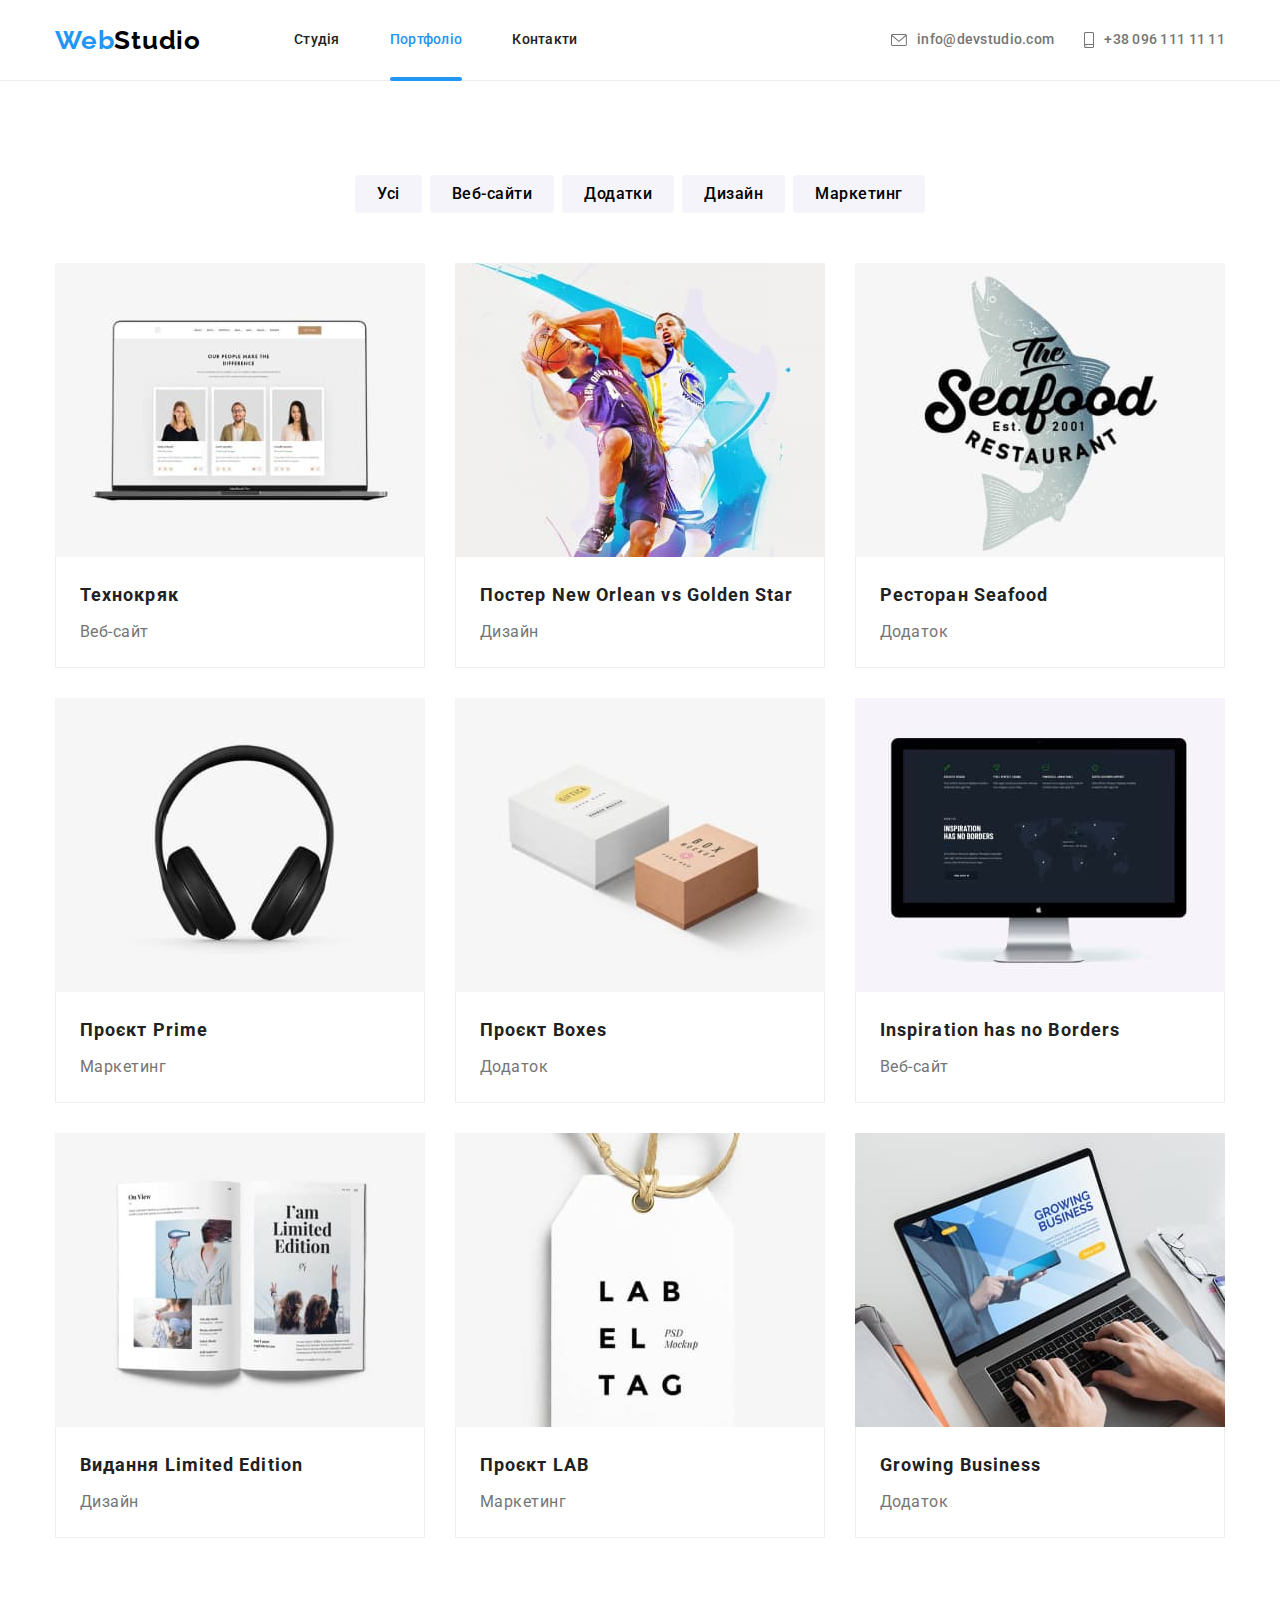
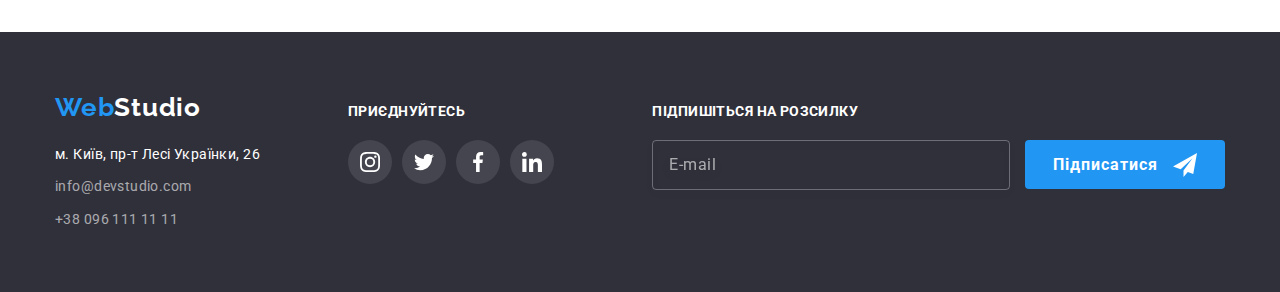
==== commit 2582b9cc: "finish--hw__7" ====
--- a/portfolio.html
+++ b/portfolio.html
@@ -5,12 +5,12 @@
     <meta http-equiv="X-UA-Compatible" content="IE=edge" />
     <meta name="viewport" content="width=device-width, initial-scale=1.0" />
     <title>WebStudio/Portfolio</title>
-    <!-- <link rel="preconnect" href="https://fonts.googleapis.com" />
+    <link rel="preconnect" href="https://fonts.googleapis.com" />
     <link rel="preconnect" href="https://fonts.gstatic.com" crossorigin />
     <link
       href="https://fonts.googleapis.com/css2?family=Raleway:wght@700&family=Roboto:wght@400;500;700;900&display=swap"
       rel="stylesheet"
-    /> -->
+    />
     <link rel="stylesheet" href="./css/main.min.css" />
   </head>
 
--- a/css/main.min.css
+++ b/css/main.min.css
@@ -1 +1 @@
-/*! modern-normalize v1.1.0 | MIT License | https://github.com/sindresorhus/modern-normalize */*,::before,::after{-webkit-box-sizing:border-box;box-sizing:border-box}html{line-height:1.15;-webkit-text-size-adjust:100%;-moz-tab-size:4;-o-tab-size:4;tab-size:4}body{margin:0;font-family:system-ui,-apple-system,"Segoe UI",Roboto,Helvetica,Arial,sans-serif,"Apple Color Emoji","Segoe UI Emoji"}hr{height:0;color:inherit}abbr[title]{-webkit-text-decoration:underline dotted;text-decoration:underline dotted}b,strong{font-weight:bolder}code,kbd,samp,pre{font-family:ui-monospace,SFMono-Regular,Consolas,"Liberation Mono",Menlo,monospace;font-size:1em}small{font-size:80%}sub,sup{font-size:75%;line-height:0;position:relative;vertical-align:baseline}sub{bottom:-0.25em}sup{top:-0.5em}table{text-indent:0;border-color:inherit}button,input,optgroup,select,textarea{font-family:inherit;font-size:100%;line-height:1.15;margin:0}button,select{text-transform:none}button,[type=button],[type=reset],[type=submit]{-webkit-appearance:button}::-moz-focus-inner{border-style:none;padding:0}:-moz-focusring{outline:1px dotted ButtonText}:-moz-ui-invalid{box-shadow:none}legend{padding:0}progress{vertical-align:baseline}::-webkit-inner-spin-button,::-webkit-outer-spin-button{height:auto}[type=search]{-webkit-appearance:textfield;outline-offset:-2px}::-webkit-search-decoration{-webkit-appearance:none}::-webkit-file-upload-button{-webkit-appearance:button;font:inherit}summary{display:list-item}a{text-decoration:none}a:active,a:focus{outline:none}button:active,button:focus{outline:none}input:focus{outline:none}img{display:block}ul{list-style:none;margin-top:0;margin-bottom:0;padding-left:0}p{margin-top:0;margin-bottom:0}h1,h2,h3,h4,h5,h6{margin-top:0;margin-bottom:0}:root{--primary-titel-color: #212121;--primary-text-color: #757575;--logo-color: #000000;--primary-color: #ffffff;--secondary-background-color: #f5f4fa;--primary-background-color: #2f303a;--accent-color: #2196f3;--button-active-color: #188ce8;--header-border-color: #ececec;--card-border-color: #eeeeee;--icon-color: #afb1b8;--footer-contact-color: rgba(255, 255, 255, 0.6);--footer-icon-color: rgba(255, 255, 255, 0.1);--background-speciality-img: rgba(47, 48, 58, 0.8);--background-card-portfolio: rgba(33, 150, 243, 0.9);--background-backdrop: rgba(0, 0, 0, 0.2);--input-border-color: rgba(33, 33, 33, 0.2);--color-placeholder: rgba(117, 117, 117, 0.5)}@font-face{font-family:"Roboto";font-style:normal;font-weight:400;src:url("../../fonts/roboto/roboto-v30-latin_cyrillic-regular.eot");src:local(""),url("../../fonts/roboto/roboto-v30-latin_cyrillic-regular.eot?#iefix") format("embedded-opentype"),url("../../fonts/roboto/roboto-v30-latin_cyrillic-regular.woff2") format("woff2"),url("../../fonts/roboto/roboto-v30-latin_cyrillic-regular.woff") format("woff"),url("../../fonts/roboto/roboto-v30-latin_cyrillic-regular.ttf") format("truetype"),url("../../fonts/roboto/roboto-v30-latin_cyrillic-regular.svg#Roboto") format("svg")}@font-face{font-family:"Roboto";font-style:normal;font-weight:500;src:url("../../fontsroboto//roboto-v30-latin_cyrillic-500.eot");src:local(""),url("../../fonts/roboto/roboto-v30-latin_cyrillic-500.eot?#iefix") format("embedded-opentype"),url("../../fonts/roboto/roboto-v30-latin_cyrillic-500.woff2") format("woff2"),url("../../fonts/roboto/roboto-v30-latin_cyrillic-500.woff") format("woff"),url("../../fonts/roboto/roboto-v30-latin_cyrillic-500.ttf") format("truetype"),url("../../fonts/roboto/roboto-v30-latin_cyrillic-500.svg#Roboto") format("svg")}@font-face{font-family:"Roboto";font-style:normal;font-weight:700;src:url("../../fonts/roboto/roboto-v30-latin_cyrillic-700.eot");src:local(""),url("../../fonts/roboto/roboto-v30-latin_cyrillic-700.eot?#iefix") format("embedded-opentype"),url("../../fonts/roboto/roboto-v30-latin_cyrillic-700.woff2") format("woff2"),url("../../fonts/roboto/roboto-v30-latin_cyrillic-700.woff") format("woff"),url("../../fonts/roboto/roboto-v30-latin_cyrillic-700.ttf") format("truetype"),url("../../fonts/roboto/roboto-v30-latin_cyrillic-700.svg#Roboto") format("svg")}@font-face{font-family:"Roboto";font-style:normal;font-weight:900;src:url("../../fonts/roboto/roboto-v30-latin_cyrillic-900.eot");src:local(""),url("../../fonts/roboto/roboto-v30-latin_cyrillic-900.eot?#iefix") format("embedded-opentype"),url("../../fonts/roboto/roboto-v30-latin_cyrillic-900.woff2") format("woff2"),url("../../fonts/roboto/roboto-v30-latin_cyrillic-900.woff") format("woff"),url("../../fonts/roboto/roboto-v30-latin_cyrillic-900.ttf") format("truetype"),url("../../fonts/roboto/roboto-v30-latin_cyrillic-900.svg#Roboto") format("svg")}@font-face{font-family:"Raleway";font-style:normal;font-weight:700;src:url("../../fonts/raleway/raleway-v28-latin-700.eot");src:local(""),url("../../fonts/raleway/raleway-v28-latin-700.eot?#iefix") format("embedded-opentype"),url("../../fonts/raleway/raleway-v28-latin-700.woff2") format("woff2"),url("../../fonts/raleway/raleway-v28-latin-700.woff") format("woff"),url("../../fonts/raleway/raleway-v28-latin-700.ttf") format("truetype"),url("../../fonts/raleway/raleway-v28-latin-700.svg") format("svg")}body{font-family:"Roboto",sans-serif;font-size:14px;color:var(--primary-text-color);background-color:var(--primary-color)}.container{width:100%;max-width:1200px;margin-left:auto;margin-right:auto;padding-left:15px;padding-right:15px}.titel{margin-bottom:50px;font-weight:700;font-size:36px;line-height:1.16;text-align:center;letter-spacing:.03em;color:var(--primary-titel-color)}.logo{display:inline-block;font-family:"Raleway",sans-serif;font-weight:700;font-size:26px;line-height:1.19;letter-spacing:.03em;color:var(--logo-color)}.logo--color{color:var(--accent-color)}.page-footer__logo{margin-bottom:20px;color:var(--primary-color)}.button{padding:10px 32px;font-weight:700;font-size:16px;line-height:1.87;letter-spacing:.06em;text-align:center;cursor:pointer;color:var(--primary-color);background-color:var(--accent-color);border:none;border-radius:4px;-webkit-transition:background-color 250ms cubic-bezier(0.4, 0, 0.2, 1),-webkit-box-shadow 250ms cubic-bezier(0.4, 0, 0.2, 1);transition:background-color 250ms cubic-bezier(0.4, 0, 0.2, 1),-webkit-box-shadow 250ms cubic-bezier(0.4, 0, 0.2, 1);transition:box-shadow 250ms cubic-bezier(0.4, 0, 0.2, 1),background-color 250ms cubic-bezier(0.4, 0, 0.2, 1);transition:box-shadow 250ms cubic-bezier(0.4, 0, 0.2, 1),background-color 250ms cubic-bezier(0.4, 0, 0.2, 1),-webkit-box-shadow 250ms cubic-bezier(0.4, 0, 0.2, 1)}.button:hover,.button:focus{background-color:var(--button-active-color);-webkit-box-shadow:0px 4px 4px rgba(0,0,0,.15);box-shadow:0px 4px 4px rgba(0,0,0,.15)}.section-hero__button{display:block;margin-left:auto;margin-right:auto}.page-footer__button{padding:10px 28px}.button--icon{vertical-align:middle;margin-left:10px;fill:var(--primary-color)}.form-modal__button{display:-webkit-box;display:-ms-flexbox;display:flex;-webkit-box-align:center;-ms-flex-align:center;align-items:center;margin-left:auto;margin-right:auto;padding:10px 52px}.visually-hidden{position:absolute;white-space:nowrap;width:1px;height:1px;overflow:hidden;border:0;padding:0;clip:rect(0 0 0 0);-webkit-clip-path:inset(50%);clip-path:inset(50%);margin:-1px}.page-header{border-bottom:1px solid var(--header-border-color)}.page-header__container{display:-webkit-box;display:-ms-flexbox;display:flex;-webkit-box-align:center;-ms-flex-align:center;align-items:center}.nav{margin-left:93px}.nav__list{display:-webkit-box;display:-ms-flexbox;display:flex;gap:50px}.nav__link{display:block;padding-top:32px;padding-bottom:32px;position:relative;font-weight:500;line-height:1.14;letter-spacing:.02em;color:var(--primary-titel-color);-webkit-transition:color 250ms cubic-bezier(0.4, 0, 0.2, 1);transition:color 250ms cubic-bezier(0.4, 0, 0.2, 1)}.nav__link:hover,.nav__link:focus{color:var(--accent-color)}.nav__link--active{color:var(--accent-color)}.nav__link--active::after{content:"";position:absolute;left:0;bottom:-1px;width:100%;height:4px;border-radius:2px;background-color:var(--accent-color)}.contact{display:-webkit-box;display:-ms-flexbox;display:flex;margin-left:auto;gap:30px}.contact__link{display:-webkit-box;display:-ms-flexbox;display:flex;-webkit-box-align:center;-ms-flex-align:center;align-items:center;gap:10px;padding-top:32px;padding-bottom:32px;font-weight:500;line-height:1.14;letter-spacing:.02em;color:var(--primary-text-color);fill:var(--primary-text-color);-webkit-transition:color 250ms cubic-bezier(0.4, 0, 0.2, 1),fill 250ms cubic-bezier(0.4, 0, 0.2, 1);transition:color 250ms cubic-bezier(0.4, 0, 0.2, 1),fill 250ms cubic-bezier(0.4, 0, 0.2, 1)}.contact__link:hover,.contact__link:focus{color:var(--accent-color);fill:var(--accent-color)}.section-hero{padding-top:200px;padding-bottom:200px;max-width:1600px;height:600px;margin-left:auto;margin-right:auto;background-color:var(--primary-background-color);background-image:-webkit-gradient(linear, left top, right top, from(rgba(47, 48, 58, 0.4)), to(rgba(47, 48, 58, 0.4))),url(../images/hero/hero.jpg);background-image:linear-gradient(to right, rgba(47, 48, 58, 0.4), rgba(47, 48, 58, 0.4)),url(../images/hero/hero.jpg);background-repeat:no-repeat;background-position:center;background-size:cover}.section-hero__titel{display:block;max-width:696px;margin-left:auto;margin-right:auto;margin-bottom:30px;font-weight:900;font-size:44px;line-height:1.36;text-align:center;letter-spacing:.06em;text-transform:uppercase;color:var(--primary-color)}.section-advantage{padding-top:94px;padding-bottom:94px}.section-advantage__list{display:-webkit-box;display:-ms-flexbox;display:flex;-webkit-box-pack:justify;-ms-flex-pack:justify;justify-content:space-between}.section-advantage__item{width:calc((100% - 90px)/4)}.section-advantage__icon{display:-webkit-box;display:-ms-flexbox;display:flex;-webkit-box-pack:center;-ms-flex-pack:center;justify-content:center;-webkit-box-align:center;-ms-flex-align:center;align-items:center;height:120px;margin-bottom:30px;border-radius:4px;background-color:var(--secondary-background-color)}.section-advantage__subtitel{margin-bottom:10px;font-weight:700;font-size:14px;line-height:1.14;letter-spacing:.03em;text-transform:uppercase;color:var(--primary-titel-color)}.section-advantage__text{line-height:1.71;letter-spacing:.03em}.section-speciality{padding-top:0;padding-bottom:94px}.section-speciality__list{display:-webkit-box;display:-ms-flexbox;display:flex;gap:30px}.section-speciality__item{position:relative;overflow:hidden}.section-speciality__image{display:block;max-width:100%;height:auto}.section-speciality__overlay{position:absolute;left:0;bottom:0;width:100%;height:70px;display:-webkit-box;display:-ms-flexbox;display:flex;-webkit-box-pack:center;-ms-flex-pack:center;justify-content:center;-webkit-box-align:center;-ms-flex-align:center;align-items:center;font-weight:700;line-height:1.14;letter-spacing:.03em;text-transform:uppercase;color:var(--primary-color);background:var(--background-speciality-img);-webkit-transform:translateY(100%);transform:translateY(100%);-webkit-transition:-webkit-transform 250ms cubic-bezier(0.4, 0, 0.2, 1);transition:-webkit-transform 250ms cubic-bezier(0.4, 0, 0.2, 1);transition:transform 250ms cubic-bezier(0.4, 0, 0.2, 1);transition:transform 250ms cubic-bezier(0.4, 0, 0.2, 1), -webkit-transform 250ms cubic-bezier(0.4, 0, 0.2, 1)}.section-speciality__item:hover .section-speciality__overlay{-webkit-transform:translateY(0);transform:translateY(0)}.section-team{padding-top:94px;padding-bottom:94px;background-color:var(--secondary-background-color)}.card-team{display:-webkit-box;display:-ms-flexbox;display:flex;gap:30px}.card-team__item{background-color:var(--primary-color);-webkit-box-shadow:0px 1px 3px rgba(0,0,0,.12),0px 1px 1px rgba(0,0,0,.14),0px 2px 1px rgba(0,0,0,.2);box-shadow:0px 1px 3px rgba(0,0,0,.12),0px 1px 1px rgba(0,0,0,.14),0px 2px 1px rgba(0,0,0,.2);border-radius:0px 0px 4px 4px}.card-team__image{display:block;max-width:100%;height:auto}.card-team__desc{padding-top:30px;padding-bottom:30px}.card-team__name{margin-bottom:10px;font-weight:500;font-size:16px;line-height:1.18;letter-spacing:.03em;text-align:center;color:var(--primary-titel-color)}.card-team__position{margin-bottom:16px;font-size:16px;line-height:1.18;letter-spacing:.03em;text-align:center}.block-social{display:-webkit-box;display:-ms-flexbox;display:flex;-webkit-box-pack:center;-ms-flex-pack:center;justify-content:center;gap:10px}.block-social__item{width:44px;height:44px}.block-social__link{display:-webkit-box;display:-ms-flexbox;display:flex;-webkit-box-pack:center;-ms-flex-pack:center;justify-content:center;-webkit-box-align:center;-ms-flex-align:center;align-items:center;width:100%;height:100%;border-radius:50%;fill:var(--icon-color);-webkit-transition:fill 250ms cubic-bezier(0.4, 0, 0.2, 1),background-color 250ms cubic-bezier(0.4, 0, 0.2, 1);transition:fill 250ms cubic-bezier(0.4, 0, 0.2, 1),background-color 250ms cubic-bezier(0.4, 0, 0.2, 1)}.block-social__link:hover,.block-social__link:focus{fill:var(--primary-color);background-color:var(--accent-color)}.block-social__link--white-fill{fill:var(--primary-color);background:var(--footer-icon-color);-webkit-transition:background-color 250ms cubic-bezier(0.4, 0, 0.2, 1);transition:background-color 250ms cubic-bezier(0.4, 0, 0.2, 1)}.block-social__link--white-fill:hover,.block-social__link--white-fill:focus{background-color:var(--accent-color)}.section-clientage{padding-top:94px;padding-bottom:94px}.block-client{display:-webkit-box;display:-ms-flexbox;display:flex;gap:30px}.block-client__item{width:calc((100% - 150px)/6);height:92px;border-radius:4px}.block-client__link{display:-webkit-box;display:-ms-flexbox;display:flex;-webkit-box-pack:center;-ms-flex-pack:center;justify-content:center;-webkit-box-align:center;-ms-flex-align:center;align-items:center;width:100%;height:100%;fill:var(--icon-color);border:1px solid var(--icon-color);border-radius:4px;-webkit-transition:fill 250ms cubic-bezier(0.4, 0, 0.2, 1),border 250ms cubic-bezier(0.4, 0, 0.2, 1);transition:fill 250ms cubic-bezier(0.4, 0, 0.2, 1),border 250ms cubic-bezier(0.4, 0, 0.2, 1)}.block-client__link:hover,.block-client__link:focus{fill:var(--accent-color);border:1px solid var(--accent-color)}.filter{display:-webkit-box;display:-ms-flexbox;display:flex;-webkit-box-pack:center;-ms-flex-pack:center;justify-content:center;margin-bottom:50px;gap:8px}.filter__button{padding:6px 22px;font-family:inherit;font-weight:500;font-size:16px;line-height:1.62;text-align:center;letter-spacing:.03em;cursor:pointer;background-color:var(--secondary-background-color);border:rgba(0,0,0,0);border-radius:4px;-webkit-transition:background-color 250ms cubic-bezier(0.4, 0, 0.2, 1),color 250ms cubic-bezier(0.4, 0, 0.2, 1),-webkit-box-shadow 250ms cubic-bezier(0.4, 0, 0.2, 1);transition:background-color 250ms cubic-bezier(0.4, 0, 0.2, 1),color 250ms cubic-bezier(0.4, 0, 0.2, 1),-webkit-box-shadow 250ms cubic-bezier(0.4, 0, 0.2, 1);transition:background-color 250ms cubic-bezier(0.4, 0, 0.2, 1),color 250ms cubic-bezier(0.4, 0, 0.2, 1),box-shadow 250ms cubic-bezier(0.4, 0, 0.2, 1);transition:background-color 250ms cubic-bezier(0.4, 0, 0.2, 1),color 250ms cubic-bezier(0.4, 0, 0.2, 1),box-shadow 250ms cubic-bezier(0.4, 0, 0.2, 1),-webkit-box-shadow 250ms cubic-bezier(0.4, 0, 0.2, 1)}.filter__button:hover,.filter__button:focus{color:var(--primary-color);background-color:var(--accent-color);-webkit-box-shadow:0px 3px 1px rgba(0,0,0,.1),0px 1px 2px rgba(0,0,0,.08),0px 2px 2px rgba(0,0,0,.12);box-shadow:0px 3px 1px rgba(0,0,0,.1),0px 1px 2px rgba(0,0,0,.08),0px 2px 2px rgba(0,0,0,.12)}.section-portfolio{padding-top:94px;padding-bottom:94px}.portfolio-card{display:-webkit-box;display:-ms-flexbox;display:flex;-ms-flex-wrap:wrap;flex-wrap:wrap;gap:30px}.portfolio-card__item{width:calc((100% - 60px)/3)}.portfolio-card__link{display:block;width:100%;height:100%;-webkit-transition:-webkit-box-shadow 250ms cubic-bezier(0.4, 0, 0.2, 1);transition:-webkit-box-shadow 250ms cubic-bezier(0.4, 0, 0.2, 1);transition:box-shadow 250ms cubic-bezier(0.4, 0, 0.2, 1);transition:box-shadow 250ms cubic-bezier(0.4, 0, 0.2, 1), -webkit-box-shadow 250ms cubic-bezier(0.4, 0, 0.2, 1)}.portfolio-card__link:hover,.portfolio-card__link:focus{-webkit-box-shadow:0px 1px 1px rgba(0,0,0,.12),0px 4px 4px rgba(0,0,0,.06),1px 4px 6px rgba(0,0,0,.16);box-shadow:0px 1px 1px rgba(0,0,0,.12),0px 4px 4px rgba(0,0,0,.06),1px 4px 6px rgba(0,0,0,.16)}.portfolio-card__overlay{position:relative;overflow:hidden}.portfolio-card__image{display:block;max-width:100%;height:auto}.portfolio-card__text-overlay{position:absolute;top:0;left:0;width:100%;height:100%;padding:63px 24px;font-size:18px;line-height:1.55;letter-spacing:.03em;color:var(--primary-color);background-color:var(--background-card-portfolio);-webkit-transform:translateY(101%);transform:translateY(101%);-webkit-transition:-webkit-transform 250ms cubic-bezier(0.4, 0, 0.2, 1);transition:-webkit-transform 250ms cubic-bezier(0.4, 0, 0.2, 1);transition:transform 250ms cubic-bezier(0.4, 0, 0.2, 1);transition:transform 250ms cubic-bezier(0.4, 0, 0.2, 1), -webkit-transform 250ms cubic-bezier(0.4, 0, 0.2, 1)}.portfolio-card__link:hover .portfolio-card__text-overlay,.portfolio-card__link:hover .portfolio-card__text-overlay,.portfolio-card__link:focus .portfolio-card__text-overlay,.portfolio-card__link:focus .portfolio-card__text-overlay{-webkit-transform:translateY(0);transform:translateY(0)}.portfolio-card__desc{padding:20px 24px;border-bottom:1px solid var(--card-border-color);border-right:1px solid var(--card-border-color);border-left:1px solid var(--card-border-color)}.portfolio-card__titel{margin-bottom:4px;font-weight:700;font-size:18px;line-height:2;letter-spacing:.06em;color:var(--primary-titel-color)}.portfolio-card__text{font-size:16px;line-height:1.87;letter-spacing:.03em;color:var(--primary-text-color)}.page-footer{padding-top:60px;padding-bottom:60px;background-color:var(--primary-background-color)}.page-footer__container{display:-webkit-box;display:-ms-flexbox;display:flex;-webkit-box-align:baseline;-ms-flex-align:baseline;align-items:baseline}.block-address__item:not(:last-child){margin-bottom:9px}.block-address__link-map{font-style:normal;line-height:1.71;letter-spacing:.03em;color:var(--primary-color);-webkit-transition:color 250ms cubic-bezier(0.4, 0, 0.2, 1);transition:color 250ms cubic-bezier(0.4, 0, 0.2, 1)}.block-address__link-map:hover,.block-address__link-map:focus{color:var(--accent-color)}.block-address__link-mail{font-style:normal;line-height:1.71;letter-spacing:.03em;color:var(--footer-contact-color);-webkit-transition:color 250ms cubic-bezier(0.4, 0, 0.2, 1);transition:color 250ms cubic-bezier(0.4, 0, 0.2, 1)}.block-address__link-mail:hover,.block-address__link-mail:focus{color:var(--accent-color)}.block-address__link-tel{font-style:normal;line-height:1.71;letter-spacing:.03em;color:var(--footer-contact-color);-webkit-transition:color 250ms cubic-bezier(0.4, 0, 0.2, 1);transition:color 250ms cubic-bezier(0.4, 0, 0.2, 1)}.block-address__link-tel:hover,.block-address__link-tel:focus{color:var(--accent-color)}.page-footer__social-box{margin-left:88px}.page-footer__titel{margin-bottom:20px;font-weight:700;font-size:14px;line-height:1.14;letter-spacing:.03em;text-transform:uppercase;color:var(--primary-color)}.page-footer__form{margin-left:auto}.page-footer__label{display:block;margin-bottom:20px;font-weight:700;font-size:14px;line-height:1.14;letter-spacing:.03em;text-transform:uppercase;color:var(--primary-color)}.page-footer__input{width:358px;height:50px;margin-right:12px;padding:15px 16px;letter-spacing:.03em;color:var(--footer-contact-color);border:1px solid rgba(255,255,255,.3);-webkit-filter:drop-shadow(0px 4px 4px rgba(0, 0, 0, 0.15));filter:drop-shadow(0px 4px 4px rgba(0, 0, 0, 0.15));border-radius:4px;background-color:rgba(0,0,0,0);-webkit-transition:border-color 250ms cubic-bezier(0.4, 0, 0.2, 1);transition:border-color 250ms cubic-bezier(0.4, 0, 0.2, 1)}.page-footer__input::-webkit-input-placeholder{font-size:16px;line-height:1.25;letter-spacing:.03em;color:rgba(255,255,255,.6)}.page-footer__input::-moz-placeholder{font-size:16px;line-height:1.25;letter-spacing:.03em;color:rgba(255,255,255,.6)}.page-footer__input:-ms-input-placeholder{font-size:16px;line-height:1.25;letter-spacing:.03em;color:rgba(255,255,255,.6)}.page-footer__input::-ms-input-placeholder{font-size:16px;line-height:1.25;letter-spacing:.03em;color:rgba(255,255,255,.6)}.page-footer__input::placeholder{font-size:16px;line-height:1.25;letter-spacing:.03em;color:rgba(255,255,255,.6)}.page-footer__input:focus{border-color:var(--accent-color)}.backdrop{position:fixed;top:0;left:0;width:100%;height:100%;opacity:1;background-color:var(--background-backdrop);opacity:1;-webkit-transition:opacity 250ms cubic-bezier(0.4, 0, 0.2, 1),visibility 250ms cubic-bezier(0.4, 0, 0.2, 1);transition:opacity 250ms cubic-bezier(0.4, 0, 0.2, 1),visibility 250ms cubic-bezier(0.4, 0, 0.2, 1)}.backdrop.is-hidden{visibility:hidden;opacity:0;pointer-events:none}.backdrop.is-hidden .modal{-webkit-transform:translate(-50%, -50%) scale(0.8);transform:translate(-50%, -50%) scale(0.8)}.modal{position:absolute;top:50%;left:50%;width:528px;height:581px;padding:40px;-webkit-transform:translate(-50%, -50%) scale(1);transform:translate(-50%, -50%) scale(1);-webkit-transition:-webkit-transform 250ms cubic-bezier(0.4, 0, 0.2, 1);transition:-webkit-transform 250ms cubic-bezier(0.4, 0, 0.2, 1);transition:transform 250ms cubic-bezier(0.4, 0, 0.2, 1);transition:transform 250ms cubic-bezier(0.4, 0, 0.2, 1), -webkit-transform 250ms cubic-bezier(0.4, 0, 0.2, 1);border-radius:4px;-webkit-box-shadow:0px 1px 3px rgba(0,0,0,.12),0px 1px 1px rgba(0,0,0,.14),0px 2px 1px rgba(0,0,0,.2);box-shadow:0px 1px 3px rgba(0,0,0,.12),0px 1px 1px rgba(0,0,0,.14),0px 2px 1px rgba(0,0,0,.2);background-color:var(--primary-color)}.modal__button-close{position:absolute;top:8px;right:8px;display:-webkit-box;display:-ms-flexbox;display:flex;-webkit-box-pack:center;-ms-flex-pack:center;justify-content:center;-webkit-box-align:center;-ms-flex-align:center;align-items:center;width:30px;height:30px;cursor:pointer;fill:var(--logo-color);background-color:var(--primary-color);border:1px solid rgba(0,0,0,.1);border-radius:50%;-webkit-transition:fill 250ms cubic-bezier(0.4, 0, 0.2, 1);transition:fill 250ms cubic-bezier(0.4, 0, 0.2, 1)}.modal__button-close:hover,.modal__button-close:focus{fill:var(--accent-color)}.modal__titel{margin-bottom:12px;font-weight:700;font-size:20px;line-height:1.15;text-align:center;letter-spacing:.03em;color:var(--primary-titel-color)}.form-modal__label{display:inline-block;margin-bottom:4px;font-size:12px;line-height:1.16;letter-spacing:.01em;color:var(--primary-text-color)}.form-modal__input-box{position:relative;margin-bottom:10px}.form-modal__input{width:100%;height:40px;padding:12px 12px 12px 42px;border:1px solid var(--input-border-color);border-radius:4px;-webkit-transition:border-color 250ms cubic-bezier(0.4, 0, 0.2, 1);transition:border-color 250ms cubic-bezier(0.4, 0, 0.2, 1)}.form-modal__input:focus{border-color:var(--accent-color)}.form-modal__icon{position:absolute;top:50%;left:12px;-webkit-transform:translateY(-50%);transform:translateY(-50%);fill:var(--primary-titel-color);-webkit-transition:fill 250ms cubic-bezier(0.4, 0, 0.2, 1);transition:fill 250ms cubic-bezier(0.4, 0, 0.2, 1)}.form-modal__input:focus+.form-modal__icon{fill:var(--accent-color)}.form-modal__textarea{width:100%;height:120px;margin-bottom:20px;padding:12px 16px;resize:none;border:1px solid var(--input-border-color);border-radius:4px;outline:none;-webkit-transition:border-color 250ms cubic-bezier(0.4, 0, 0.2, 1);transition:border-color 250ms cubic-bezier(0.4, 0, 0.2, 1)}.form-modal__textarea:focus{border-color:var(--accent-color)}.form-modal__textarea::-webkit-input-placeholder{font-size:12px;line-height:1.16;letter-spacing:.01em;color:var(--color-placeholder)}.form-modal__textarea::-moz-placeholder{font-size:12px;line-height:1.16;letter-spacing:.01em;color:var(--color-placeholder)}.form-modal__textarea:-ms-input-placeholder{font-size:12px;line-height:1.16;letter-spacing:.01em;color:var(--color-placeholder)}.form-modal__textarea::-ms-input-placeholder{font-size:12px;line-height:1.16;letter-spacing:.01em;color:var(--color-placeholder)}.form-modal__textarea::placeholder{font-size:12px;line-height:1.16;letter-spacing:.01em;color:var(--color-placeholder)}.form-modal__checkbox{display:-webkit-box;display:-ms-flexbox;display:flex;-webkit-box-align:center;-ms-flex-align:center;align-items:center;gap:8.38px;margin-bottom:30px}.form-modal__checkbox-input{position:absolute;width:1px;height:1px;margin:-1px;padding:0;border:0;clip:rect(0 0 0 0);overflow:hidden}.form-modal__checkbox-icon{width:16px;height:15px;cursor:pointer;border:2px solid var(--primary-titel-color);border-radius:4px}.form-modal__checkbox-input:focus+.form-modal__checkbox-icon{border-color:var(--accent-color)}.form-modal__checkbox-input:checked+.form-modal__checkbox-icon{background-color:var(--accent-color);background-image:url(../images/icon\ check.svg);background-position:center;background-repeat:no-repeat;background-origin:border-box;border-color:var(--accent-color)}.form-modal__checkbox-text{font-size:14px;line-height:1.71;letter-spacing:.03em;color:var(--primary-text-color)}.form-modal__link{text-decoration:underline;color:var(--accent-color)}.form-modal__link:hover,.form-modal__link:focus{color:var(--button-active-color)}/*# sourceMappingURL=main.min.css.map */+/*! modern-normalize v1.1.0 | MIT License | https://github.com/sindresorhus/modern-normalize */*,::before,::after{-webkit-box-sizing:border-box;box-sizing:border-box}html{line-height:1.15;-webkit-text-size-adjust:100%;-moz-tab-size:4;-o-tab-size:4;tab-size:4}body{margin:0;font-family:system-ui,-apple-system,"Segoe UI",Roboto,Helvetica,Arial,sans-serif,"Apple Color Emoji","Segoe UI Emoji"}hr{height:0;color:inherit}abbr[title]{-webkit-text-decoration:underline dotted;text-decoration:underline dotted}b,strong{font-weight:bolder}code,kbd,samp,pre{font-family:ui-monospace,SFMono-Regular,Consolas,"Liberation Mono",Menlo,monospace;font-size:1em}small{font-size:80%}sub,sup{font-size:75%;line-height:0;position:relative;vertical-align:baseline}sub{bottom:-0.25em}sup{top:-0.5em}table{text-indent:0;border-color:inherit}button,input,optgroup,select,textarea{font-family:inherit;font-size:100%;line-height:1.15;margin:0}button,select{text-transform:none}button,[type=button],[type=reset],[type=submit]{-webkit-appearance:button}::-moz-focus-inner{border-style:none;padding:0}:-moz-focusring{outline:1px dotted ButtonText}:-moz-ui-invalid{box-shadow:none}legend{padding:0}progress{vertical-align:baseline}::-webkit-inner-spin-button,::-webkit-outer-spin-button{height:auto}[type=search]{-webkit-appearance:textfield;outline-offset:-2px}::-webkit-search-decoration{-webkit-appearance:none}::-webkit-file-upload-button{-webkit-appearance:button;font:inherit}summary{display:list-item}a{text-decoration:none}a:active,a:focus{outline:none}button:active,button:focus{outline:none}input:focus{outline:none}img{display:block}ul{list-style:none;margin-top:0;margin-bottom:0;padding-left:0}p{margin-top:0;margin-bottom:0}h1,h2,h3,h4,h5,h6{margin-top:0;margin-bottom:0}:root{--primary-titel-color: #212121;--primary-text-color: #757575;--logo-color: #000000;--primary-color: #ffffff;--secondary-background-color: #f5f4fa;--primary-background-color: #2f303a;--accent-color: #2196f3;--button-active-color: #188ce8;--header-border-color: #ececec;--card-border-color: #eeeeee;--icon-color: #afb1b8;--footer-contact-color: rgba(255, 255, 255, 0.6);--footer-icon-color: rgba(255, 255, 255, 0.1);--background-speciality-img: rgba(47, 48, 58, 0.8);--background-card-portfolio: rgba(33, 150, 243, 0.9);--background-backdrop: rgba(0, 0, 0, 0.2);--input-border-color: rgba(33, 33, 33, 0.2);--color-placeholder: rgba(117, 117, 117, 0.5)}body{font-family:"Roboto",sans-serif;font-size:14px;color:var(--primary-text-color);background-color:var(--primary-color)}.container{width:100%;max-width:1200px;margin-left:auto;margin-right:auto;padding-left:15px;padding-right:15px}.titel{margin-bottom:50px;font-weight:700;font-size:36px;line-height:1.16;text-align:center;letter-spacing:.03em;color:var(--primary-titel-color)}.logo{display:inline-block;font-family:"Raleway",sans-serif;font-weight:700;font-size:26px;line-height:1.19;letter-spacing:.03em;color:var(--logo-color)}.logo--color{color:var(--accent-color)}.page-footer__logo{margin-bottom:20px;color:var(--primary-color)}.button{padding:10px 32px;font-weight:700;font-size:16px;line-height:1.87;letter-spacing:.06em;text-align:center;cursor:pointer;color:var(--primary-color);background-color:var(--accent-color);border:none;border-radius:4px;-webkit-transition:background-color 250ms cubic-bezier(0.4, 0, 0.2, 1),-webkit-box-shadow 250ms cubic-bezier(0.4, 0, 0.2, 1);transition:background-color 250ms cubic-bezier(0.4, 0, 0.2, 1),-webkit-box-shadow 250ms cubic-bezier(0.4, 0, 0.2, 1);transition:box-shadow 250ms cubic-bezier(0.4, 0, 0.2, 1),background-color 250ms cubic-bezier(0.4, 0, 0.2, 1);transition:box-shadow 250ms cubic-bezier(0.4, 0, 0.2, 1),background-color 250ms cubic-bezier(0.4, 0, 0.2, 1),-webkit-box-shadow 250ms cubic-bezier(0.4, 0, 0.2, 1)}.button:hover,.button:focus{background-color:var(--button-active-color);-webkit-box-shadow:0px 4px 4px rgba(0,0,0,.15);box-shadow:0px 4px 4px rgba(0,0,0,.15)}.section-hero__button{display:block;margin-left:auto;margin-right:auto}.page-footer__button{padding:10px 28px}.button--icon{vertical-align:middle;margin-left:10px;fill:var(--primary-color)}.form-modal__button{display:-webkit-box;display:-ms-flexbox;display:flex;-webkit-box-align:center;-ms-flex-align:center;align-items:center;margin-left:auto;margin-right:auto;padding:10px 52px}.visually-hidden{position:absolute;white-space:nowrap;width:1px;height:1px;overflow:hidden;border:0;padding:0;clip:rect(0 0 0 0);-webkit-clip-path:inset(50%);clip-path:inset(50%);margin:-1px}.page-header{border-bottom:1px solid var(--header-border-color)}.page-header__container{display:-webkit-box;display:-ms-flexbox;display:flex;-webkit-box-align:center;-ms-flex-align:center;align-items:center}.nav{margin-left:93px}.nav__list{display:-webkit-box;display:-ms-flexbox;display:flex;gap:50px}.nav__link{display:block;padding-top:32px;padding-bottom:32px;position:relative;font-weight:500;line-height:1.14;letter-spacing:.02em;color:var(--primary-titel-color);-webkit-transition:color 250ms cubic-bezier(0.4, 0, 0.2, 1);transition:color 250ms cubic-bezier(0.4, 0, 0.2, 1)}.nav__link:hover,.nav__link:focus{color:var(--accent-color)}.nav__link--active{color:var(--accent-color)}.nav__link--active::after{content:"";position:absolute;left:0;bottom:-1px;width:100%;height:4px;border-radius:2px;background-color:var(--accent-color)}.contact{display:-webkit-box;display:-ms-flexbox;display:flex;margin-left:auto;gap:30px}.contact__link{display:-webkit-box;display:-ms-flexbox;display:flex;-webkit-box-align:center;-ms-flex-align:center;align-items:center;gap:10px;padding-top:32px;padding-bottom:32px;font-weight:500;line-height:1.14;letter-spacing:.02em;color:var(--primary-text-color);fill:var(--primary-text-color);-webkit-transition:color 250ms cubic-bezier(0.4, 0, 0.2, 1),fill 250ms cubic-bezier(0.4, 0, 0.2, 1);transition:color 250ms cubic-bezier(0.4, 0, 0.2, 1),fill 250ms cubic-bezier(0.4, 0, 0.2, 1)}.contact__link:hover,.contact__link:focus{color:var(--accent-color);fill:var(--accent-color)}.section-hero{padding-top:200px;padding-bottom:200px;max-width:1600px;height:600px;margin-left:auto;margin-right:auto;background-color:var(--primary-background-color);background-image:-webkit-gradient(linear, left top, right top, from(rgba(47, 48, 58, 0.4)), to(rgba(47, 48, 58, 0.4))),url(../images/hero/hero.jpg);background-image:linear-gradient(to right, rgba(47, 48, 58, 0.4), rgba(47, 48, 58, 0.4)),url(../images/hero/hero.jpg);background-repeat:no-repeat;background-position:center;background-size:cover}.section-hero__titel{display:block;max-width:696px;margin-left:auto;margin-right:auto;margin-bottom:30px;font-weight:900;font-size:44px;line-height:1.36;text-align:center;letter-spacing:.06em;text-transform:uppercase;color:var(--primary-color)}.section-advantage{padding-top:94px;padding-bottom:94px}.section-advantage__list{display:-webkit-box;display:-ms-flexbox;display:flex;-webkit-box-pack:justify;-ms-flex-pack:justify;justify-content:space-between}.section-advantage__item{width:calc((100% - 90px)/4)}.section-advantage__icon{display:-webkit-box;display:-ms-flexbox;display:flex;-webkit-box-pack:center;-ms-flex-pack:center;justify-content:center;-webkit-box-align:center;-ms-flex-align:center;align-items:center;height:120px;margin-bottom:30px;border-radius:4px;background-color:var(--secondary-background-color)}.section-advantage__subtitel{margin-bottom:10px;font-weight:700;font-size:14px;line-height:1.14;letter-spacing:.03em;text-transform:uppercase;color:var(--primary-titel-color)}.section-advantage__text{line-height:1.71;letter-spacing:.03em}.section-speciality{padding-top:0;padding-bottom:94px}.section-speciality__list{display:-webkit-box;display:-ms-flexbox;display:flex;gap:30px}.section-speciality__item{position:relative;overflow:hidden}.section-speciality__image{display:block;max-width:100%;height:auto}.section-speciality__overlay{position:absolute;left:0;bottom:0;width:100%;height:70px;display:-webkit-box;display:-ms-flexbox;display:flex;-webkit-box-pack:center;-ms-flex-pack:center;justify-content:center;-webkit-box-align:center;-ms-flex-align:center;align-items:center;font-weight:700;line-height:1.14;letter-spacing:.03em;text-transform:uppercase;color:var(--primary-color);background:var(--background-speciality-img);-webkit-transform:translateY(100%);transform:translateY(100%);-webkit-transition:-webkit-transform 250ms cubic-bezier(0.4, 0, 0.2, 1);transition:-webkit-transform 250ms cubic-bezier(0.4, 0, 0.2, 1);transition:transform 250ms cubic-bezier(0.4, 0, 0.2, 1);transition:transform 250ms cubic-bezier(0.4, 0, 0.2, 1), -webkit-transform 250ms cubic-bezier(0.4, 0, 0.2, 1)}.section-speciality__item:hover .section-speciality__overlay{-webkit-transform:translateY(0);transform:translateY(0)}.section-team{padding-top:94px;padding-bottom:94px;background-color:var(--secondary-background-color)}.card-team{display:-webkit-box;display:-ms-flexbox;display:flex;gap:30px}.card-team__item{background-color:var(--primary-color);-webkit-box-shadow:0px 1px 3px rgba(0,0,0,.12),0px 1px 1px rgba(0,0,0,.14),0px 2px 1px rgba(0,0,0,.2);box-shadow:0px 1px 3px rgba(0,0,0,.12),0px 1px 1px rgba(0,0,0,.14),0px 2px 1px rgba(0,0,0,.2);border-radius:0px 0px 4px 4px}.card-team__image{display:block;max-width:100%;height:auto}.card-team__desc{padding-top:30px;padding-bottom:30px}.card-team__name{margin-bottom:10px;font-weight:500;font-size:16px;line-height:1.18;letter-spacing:.03em;text-align:center;color:var(--primary-titel-color)}.card-team__position{margin-bottom:16px;font-size:16px;line-height:1.18;letter-spacing:.03em;text-align:center}.block-social{display:-webkit-box;display:-ms-flexbox;display:flex;-webkit-box-pack:center;-ms-flex-pack:center;justify-content:center;gap:10px}.block-social__item{width:44px;height:44px}.block-social__link{display:-webkit-box;display:-ms-flexbox;display:flex;-webkit-box-pack:center;-ms-flex-pack:center;justify-content:center;-webkit-box-align:center;-ms-flex-align:center;align-items:center;width:100%;height:100%;border-radius:50%;fill:var(--icon-color);-webkit-transition:fill 250ms cubic-bezier(0.4, 0, 0.2, 1),background-color 250ms cubic-bezier(0.4, 0, 0.2, 1);transition:fill 250ms cubic-bezier(0.4, 0, 0.2, 1),background-color 250ms cubic-bezier(0.4, 0, 0.2, 1)}.block-social__link:hover,.block-social__link:focus{fill:var(--primary-color);background-color:var(--accent-color)}.block-social__link--white-fill{fill:var(--primary-color);background:var(--footer-icon-color);-webkit-transition:background-color 250ms cubic-bezier(0.4, 0, 0.2, 1);transition:background-color 250ms cubic-bezier(0.4, 0, 0.2, 1)}.block-social__link--white-fill:hover,.block-social__link--white-fill:focus{background-color:var(--accent-color)}.section-clientage{padding-top:94px;padding-bottom:94px}.block-client{display:-webkit-box;display:-ms-flexbox;display:flex;gap:30px}.block-client__item{width:calc((100% - 150px)/6);height:92px;border-radius:4px}.block-client__link{display:-webkit-box;display:-ms-flexbox;display:flex;-webkit-box-pack:center;-ms-flex-pack:center;justify-content:center;-webkit-box-align:center;-ms-flex-align:center;align-items:center;width:100%;height:100%;fill:var(--icon-color);border:1px solid var(--icon-color);border-radius:4px;-webkit-transition:fill 250ms cubic-bezier(0.4, 0, 0.2, 1),border 250ms cubic-bezier(0.4, 0, 0.2, 1);transition:fill 250ms cubic-bezier(0.4, 0, 0.2, 1),border 250ms cubic-bezier(0.4, 0, 0.2, 1)}.block-client__link:hover,.block-client__link:focus{fill:var(--accent-color);border:1px solid var(--accent-color)}.filter{display:-webkit-box;display:-ms-flexbox;display:flex;-webkit-box-pack:center;-ms-flex-pack:center;justify-content:center;margin-bottom:50px;gap:8px}.filter__button{padding:6px 22px;font-family:inherit;font-weight:500;font-size:16px;line-height:1.62;text-align:center;letter-spacing:.03em;cursor:pointer;background-color:var(--secondary-background-color);border:rgba(0,0,0,0);border-radius:4px;-webkit-transition:background-color 250ms cubic-bezier(0.4, 0, 0.2, 1),color 250ms cubic-bezier(0.4, 0, 0.2, 1),-webkit-box-shadow 250ms cubic-bezier(0.4, 0, 0.2, 1);transition:background-color 250ms cubic-bezier(0.4, 0, 0.2, 1),color 250ms cubic-bezier(0.4, 0, 0.2, 1),-webkit-box-shadow 250ms cubic-bezier(0.4, 0, 0.2, 1);transition:background-color 250ms cubic-bezier(0.4, 0, 0.2, 1),color 250ms cubic-bezier(0.4, 0, 0.2, 1),box-shadow 250ms cubic-bezier(0.4, 0, 0.2, 1);transition:background-color 250ms cubic-bezier(0.4, 0, 0.2, 1),color 250ms cubic-bezier(0.4, 0, 0.2, 1),box-shadow 250ms cubic-bezier(0.4, 0, 0.2, 1),-webkit-box-shadow 250ms cubic-bezier(0.4, 0, 0.2, 1)}.filter__button:hover,.filter__button:focus{color:var(--primary-color);background-color:var(--accent-color);-webkit-box-shadow:0px 3px 1px rgba(0,0,0,.1),0px 1px 2px rgba(0,0,0,.08),0px 2px 2px rgba(0,0,0,.12);box-shadow:0px 3px 1px rgba(0,0,0,.1),0px 1px 2px rgba(0,0,0,.08),0px 2px 2px rgba(0,0,0,.12)}.section-portfolio{padding-top:94px;padding-bottom:94px}.portfolio-card{display:-webkit-box;display:-ms-flexbox;display:flex;-ms-flex-wrap:wrap;flex-wrap:wrap;gap:30px}.portfolio-card__item{width:calc((100% - 60px)/3)}.portfolio-card__link{display:block;width:100%;height:100%;-webkit-transition:-webkit-box-shadow 250ms cubic-bezier(0.4, 0, 0.2, 1);transition:-webkit-box-shadow 250ms cubic-bezier(0.4, 0, 0.2, 1);transition:box-shadow 250ms cubic-bezier(0.4, 0, 0.2, 1);transition:box-shadow 250ms cubic-bezier(0.4, 0, 0.2, 1), -webkit-box-shadow 250ms cubic-bezier(0.4, 0, 0.2, 1)}.portfolio-card__link:hover,.portfolio-card__link:focus{-webkit-box-shadow:0px 1px 1px rgba(0,0,0,.12),0px 4px 4px rgba(0,0,0,.06),1px 4px 6px rgba(0,0,0,.16);box-shadow:0px 1px 1px rgba(0,0,0,.12),0px 4px 4px rgba(0,0,0,.06),1px 4px 6px rgba(0,0,0,.16)}.portfolio-card__overlay{position:relative;overflow:hidden}.portfolio-card__image{display:block;max-width:100%;height:auto}.portfolio-card__text-overlay{position:absolute;top:0;left:0;width:100%;height:100%;padding:63px 24px;font-size:18px;line-height:1.55;letter-spacing:.03em;color:var(--primary-color);background-color:var(--background-card-portfolio);-webkit-transform:translateY(101%);transform:translateY(101%);-webkit-transition:-webkit-transform 250ms cubic-bezier(0.4, 0, 0.2, 1);transition:-webkit-transform 250ms cubic-bezier(0.4, 0, 0.2, 1);transition:transform 250ms cubic-bezier(0.4, 0, 0.2, 1);transition:transform 250ms cubic-bezier(0.4, 0, 0.2, 1), -webkit-transform 250ms cubic-bezier(0.4, 0, 0.2, 1)}.portfolio-card__link:hover .portfolio-card__text-overlay,.portfolio-card__link:hover .portfolio-card__text-overlay,.portfolio-card__link:focus .portfolio-card__text-overlay,.portfolio-card__link:focus .portfolio-card__text-overlay{-webkit-transform:translateY(0);transform:translateY(0)}.portfolio-card__desc{padding:20px 24px;border-bottom:1px solid var(--card-border-color);border-right:1px solid var(--card-border-color);border-left:1px solid var(--card-border-color)}.portfolio-card__titel{margin-bottom:4px;font-weight:700;font-size:18px;line-height:2;letter-spacing:.06em;color:var(--primary-titel-color)}.portfolio-card__text{font-size:16px;line-height:1.87;letter-spacing:.03em;color:var(--primary-text-color)}.page-footer{padding-top:60px;padding-bottom:60px;background-color:var(--primary-background-color)}.page-footer__container{display:-webkit-box;display:-ms-flexbox;display:flex;-webkit-box-align:baseline;-ms-flex-align:baseline;align-items:baseline}.block-address__item:not(:last-child){margin-bottom:9px}.block-address__link-map{font-style:normal;line-height:1.71;letter-spacing:.03em;color:var(--primary-color);-webkit-transition:color 250ms cubic-bezier(0.4, 0, 0.2, 1);transition:color 250ms cubic-bezier(0.4, 0, 0.2, 1)}.block-address__link-map:hover,.block-address__link-map:focus{color:var(--accent-color)}.block-address__link-mail{font-style:normal;line-height:1.71;letter-spacing:.03em;color:var(--footer-contact-color);-webkit-transition:color 250ms cubic-bezier(0.4, 0, 0.2, 1);transition:color 250ms cubic-bezier(0.4, 0, 0.2, 1)}.block-address__link-mail:hover,.block-address__link-mail:focus{color:var(--accent-color)}.block-address__link-tel{font-style:normal;line-height:1.71;letter-spacing:.03em;color:var(--footer-contact-color);-webkit-transition:color 250ms cubic-bezier(0.4, 0, 0.2, 1);transition:color 250ms cubic-bezier(0.4, 0, 0.2, 1)}.block-address__link-tel:hover,.block-address__link-tel:focus{color:var(--accent-color)}.page-footer__social-box{margin-left:88px}.page-footer__titel{margin-bottom:20px;font-weight:700;font-size:14px;line-height:1.14;letter-spacing:.03em;text-transform:uppercase;color:var(--primary-color)}.page-footer__form{margin-left:auto}.page-footer__label{display:block;margin-bottom:20px;font-weight:700;font-size:14px;line-height:1.14;letter-spacing:.03em;text-transform:uppercase;color:var(--primary-color)}.page-footer__input{width:358px;height:50px;margin-right:12px;padding:15px 16px;letter-spacing:.03em;color:var(--footer-contact-color);border:1px solid rgba(255,255,255,.3);-webkit-filter:drop-shadow(0px 4px 4px rgba(0, 0, 0, 0.15));filter:drop-shadow(0px 4px 4px rgba(0, 0, 0, 0.15));border-radius:4px;background-color:rgba(0,0,0,0);-webkit-transition:border-color 250ms cubic-bezier(0.4, 0, 0.2, 1);transition:border-color 250ms cubic-bezier(0.4, 0, 0.2, 1)}.page-footer__input::-webkit-input-placeholder{font-size:16px;line-height:1.25;letter-spacing:.03em;color:rgba(255,255,255,.6)}.page-footer__input::-moz-placeholder{font-size:16px;line-height:1.25;letter-spacing:.03em;color:rgba(255,255,255,.6)}.page-footer__input:-ms-input-placeholder{font-size:16px;line-height:1.25;letter-spacing:.03em;color:rgba(255,255,255,.6)}.page-footer__input::-ms-input-placeholder{font-size:16px;line-height:1.25;letter-spacing:.03em;color:rgba(255,255,255,.6)}.page-footer__input::placeholder{font-size:16px;line-height:1.25;letter-spacing:.03em;color:rgba(255,255,255,.6)}.page-footer__input:focus{border-color:var(--accent-color)}.backdrop{position:fixed;top:0;left:0;width:100%;height:100%;opacity:1;background-color:var(--background-backdrop);opacity:1;-webkit-transition:opacity 250ms cubic-bezier(0.4, 0, 0.2, 1),visibility 250ms cubic-bezier(0.4, 0, 0.2, 1);transition:opacity 250ms cubic-bezier(0.4, 0, 0.2, 1),visibility 250ms cubic-bezier(0.4, 0, 0.2, 1)}.backdrop.is-hidden{visibility:hidden;opacity:0;pointer-events:none}.backdrop.is-hidden .modal{-webkit-transform:translate(-50%, -50%) scale(0.8);transform:translate(-50%, -50%) scale(0.8)}.modal{position:absolute;top:50%;left:50%;width:528px;height:581px;padding:40px;-webkit-transform:translate(-50%, -50%) scale(1);transform:translate(-50%, -50%) scale(1);-webkit-transition:-webkit-transform 250ms cubic-bezier(0.4, 0, 0.2, 1);transition:-webkit-transform 250ms cubic-bezier(0.4, 0, 0.2, 1);transition:transform 250ms cubic-bezier(0.4, 0, 0.2, 1);transition:transform 250ms cubic-bezier(0.4, 0, 0.2, 1), -webkit-transform 250ms cubic-bezier(0.4, 0, 0.2, 1);border-radius:4px;-webkit-box-shadow:0px 1px 3px rgba(0,0,0,.12),0px 1px 1px rgba(0,0,0,.14),0px 2px 1px rgba(0,0,0,.2);box-shadow:0px 1px 3px rgba(0,0,0,.12),0px 1px 1px rgba(0,0,0,.14),0px 2px 1px rgba(0,0,0,.2);background-color:var(--primary-color)}.modal__button-close{position:absolute;top:8px;right:8px;display:-webkit-box;display:-ms-flexbox;display:flex;-webkit-box-pack:center;-ms-flex-pack:center;justify-content:center;-webkit-box-align:center;-ms-flex-align:center;align-items:center;width:30px;height:30px;cursor:pointer;fill:var(--logo-color);background-color:var(--primary-color);border:1px solid rgba(0,0,0,.1);border-radius:50%;-webkit-transition:fill 250ms cubic-bezier(0.4, 0, 0.2, 1);transition:fill 250ms cubic-bezier(0.4, 0, 0.2, 1)}.modal__button-close:hover,.modal__button-close:focus{fill:var(--accent-color)}.modal__titel{margin-bottom:12px;font-weight:700;font-size:20px;line-height:1.15;text-align:center;letter-spacing:.03em;color:var(--primary-titel-color)}.form-modal__label{display:inline-block;margin-bottom:4px;font-size:12px;line-height:1.16;letter-spacing:.01em;color:var(--primary-text-color)}.form-modal__input-box{position:relative;margin-bottom:10px}.form-modal__input{width:100%;height:40px;padding:12px 12px 12px 42px;border:1px solid var(--input-border-color);border-radius:4px;-webkit-transition:border-color 250ms cubic-bezier(0.4, 0, 0.2, 1);transition:border-color 250ms cubic-bezier(0.4, 0, 0.2, 1)}.form-modal__input:focus{border-color:var(--accent-color)}.form-modal__icon{position:absolute;top:50%;left:12px;-webkit-transform:translateY(-50%);transform:translateY(-50%);fill:var(--primary-titel-color);-webkit-transition:fill 250ms cubic-bezier(0.4, 0, 0.2, 1);transition:fill 250ms cubic-bezier(0.4, 0, 0.2, 1)}.form-modal__input:focus+.form-modal__icon{fill:var(--accent-color)}.form-modal__textarea{width:100%;height:120px;margin-bottom:20px;padding:12px 16px;resize:none;border:1px solid var(--input-border-color);border-radius:4px;outline:none;-webkit-transition:border-color 250ms cubic-bezier(0.4, 0, 0.2, 1);transition:border-color 250ms cubic-bezier(0.4, 0, 0.2, 1)}.form-modal__textarea:focus{border-color:var(--accent-color)}.form-modal__textarea::-webkit-input-placeholder{font-size:12px;line-height:1.16;letter-spacing:.01em;color:var(--color-placeholder)}.form-modal__textarea::-moz-placeholder{font-size:12px;line-height:1.16;letter-spacing:.01em;color:var(--color-placeholder)}.form-modal__textarea:-ms-input-placeholder{font-size:12px;line-height:1.16;letter-spacing:.01em;color:var(--color-placeholder)}.form-modal__textarea::-ms-input-placeholder{font-size:12px;line-height:1.16;letter-spacing:.01em;color:var(--color-placeholder)}.form-modal__textarea::placeholder{font-size:12px;line-height:1.16;letter-spacing:.01em;color:var(--color-placeholder)}.form-modal__checkbox{display:-webkit-box;display:-ms-flexbox;display:flex;-webkit-box-align:center;-ms-flex-align:center;align-items:center;gap:8.38px;margin-bottom:30px}.form-modal__checkbox-input{position:absolute;width:1px;height:1px;margin:-1px;padding:0;border:0;clip:rect(0 0 0 0);overflow:hidden}.form-modal__checkbox-icon{width:16px;height:15px;cursor:pointer;border:2px solid var(--primary-titel-color);border-radius:4px}.form-modal__checkbox-input:focus+.form-modal__checkbox-icon{border-color:var(--accent-color)}.form-modal__checkbox-input:checked+.form-modal__checkbox-icon{background-color:var(--accent-color);background-image:url(../images/icon\ check.svg);background-position:center;background-repeat:no-repeat;background-origin:border-box;border-color:var(--accent-color)}.form-modal__checkbox-text{font-size:14px;line-height:1.71;letter-spacing:.03em;color:var(--primary-text-color)}.form-modal__link{text-decoration:underline;color:var(--accent-color)}.form-modal__link:hover,.form-modal__link:focus{color:var(--button-active-color)}/*# sourceMappingURL=main.min.css.map */